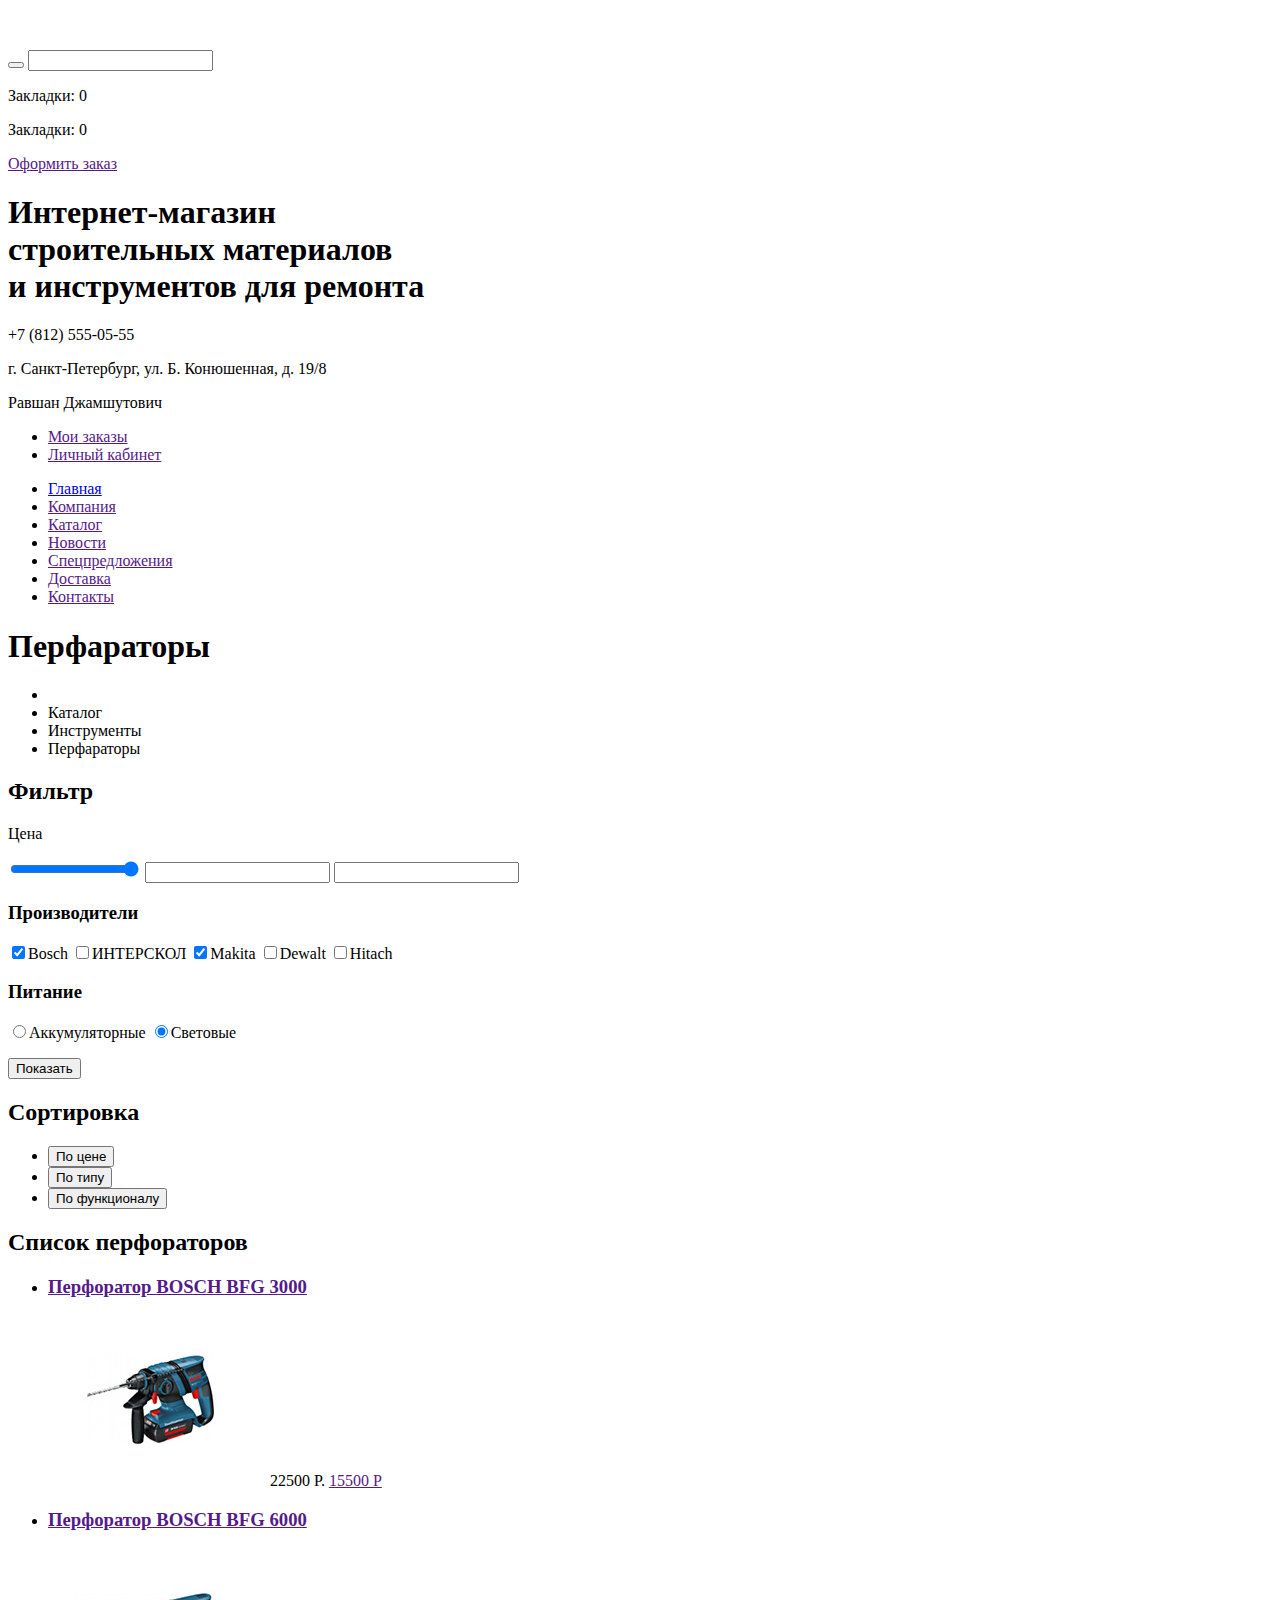
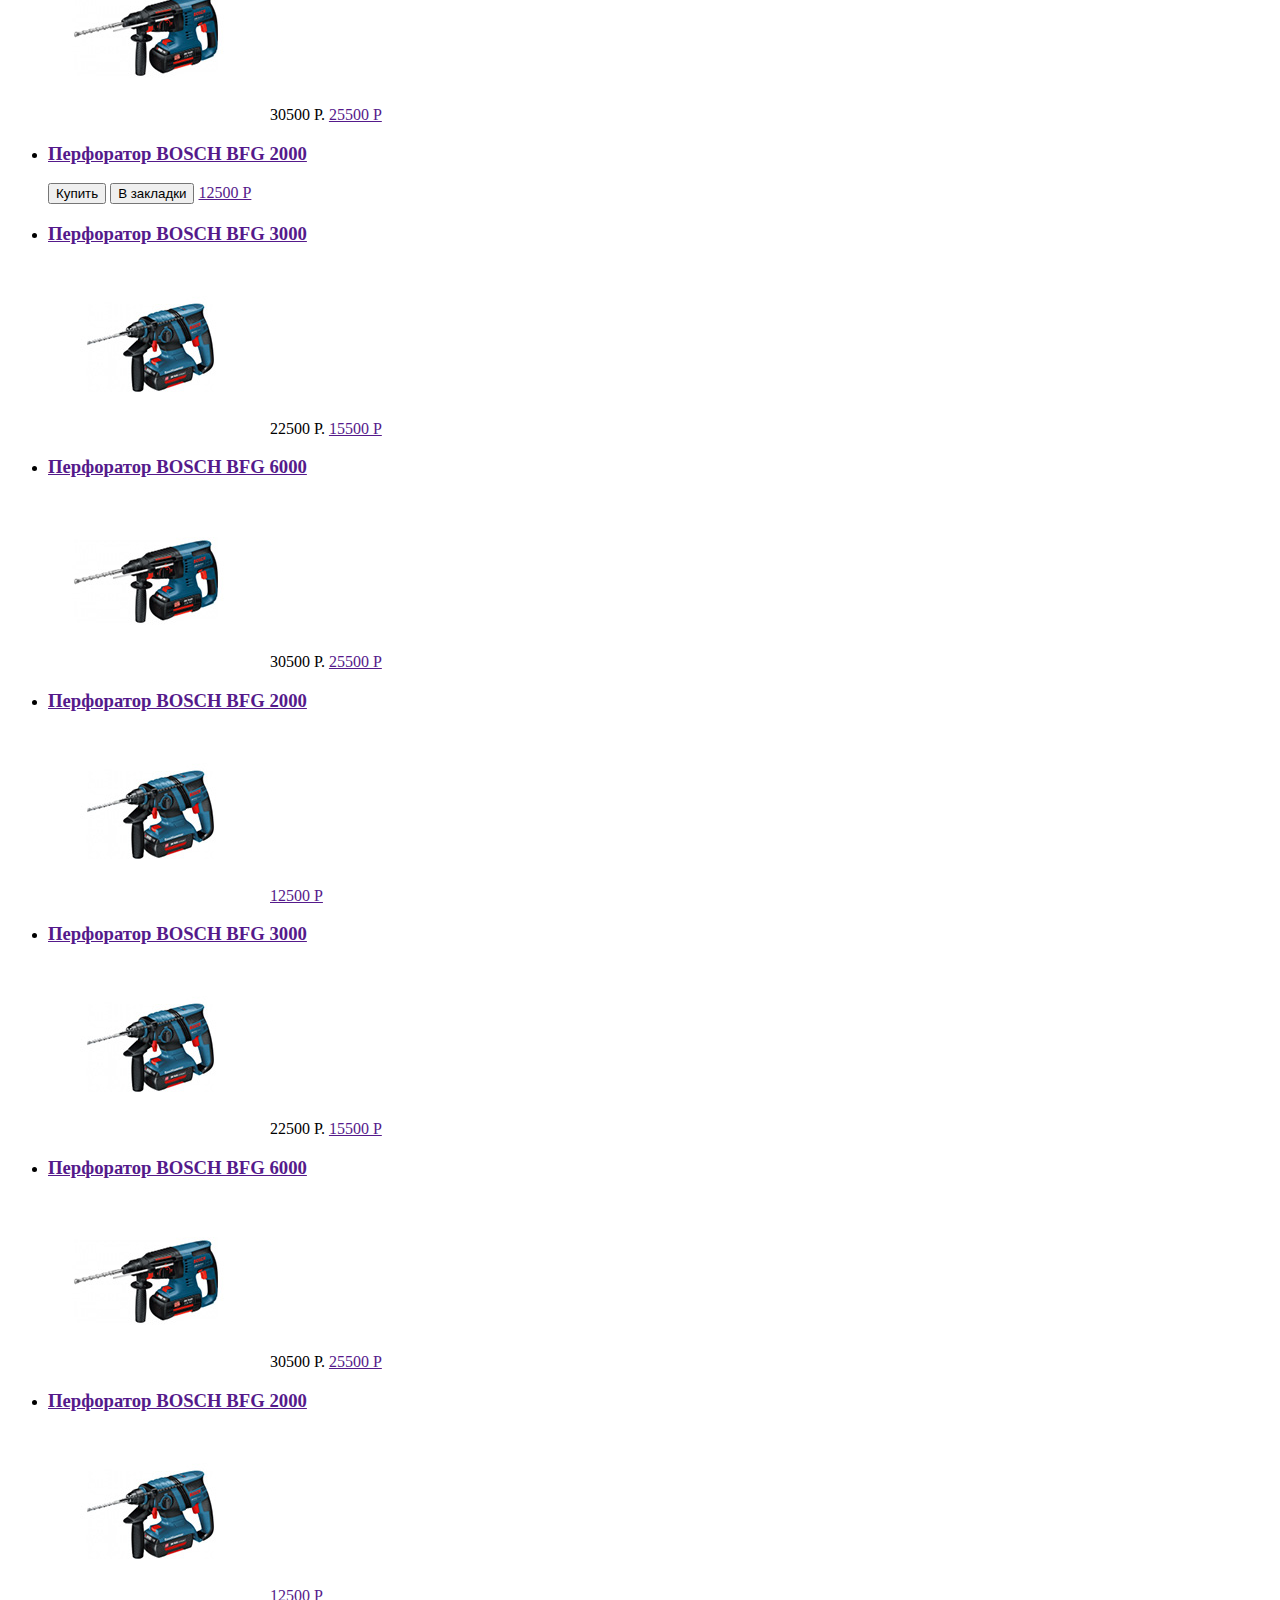
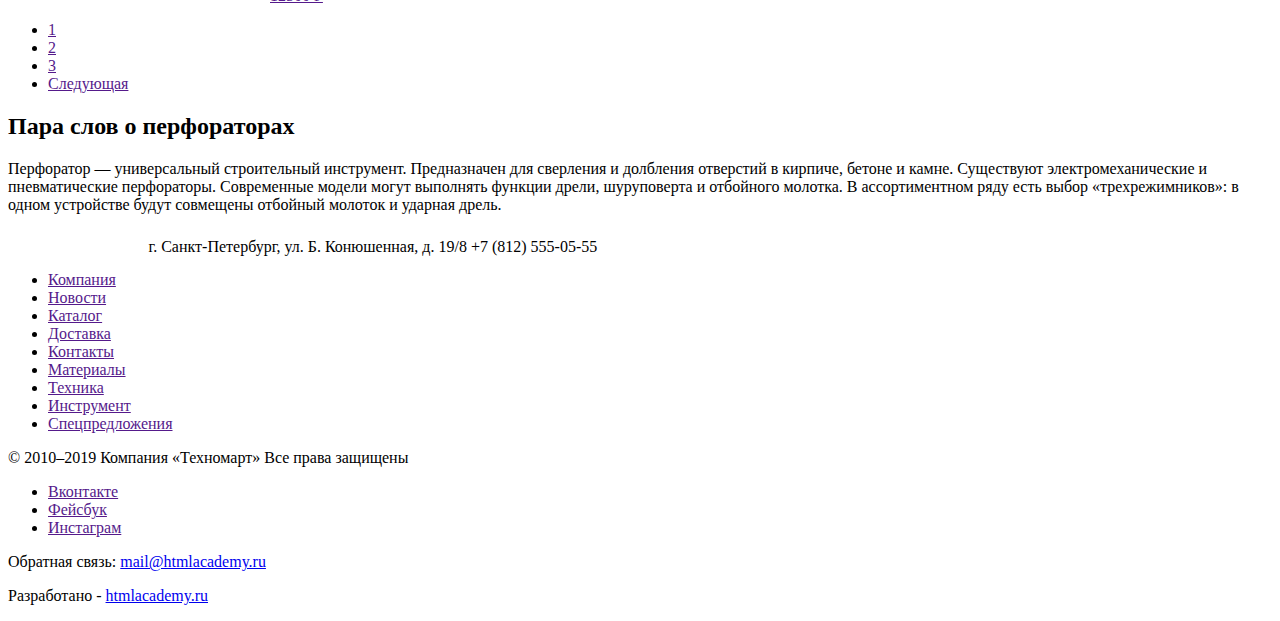
==== catalog.html @ bb12ab4a "Личный проект: продолжаем подготовку графики" ====
<!DOCTYPE html>
<html lang="en">
<head>
    <meta charset="UTF-8">
    <meta name="viewport" content="width=device-width, initial-scale=1.0">
    <meta http-equiv="X-UA-Compatible" content="ie=edge">
    <title>Каталог</title>
</head>
<body>
    <header>
        <section>
          <a href="#">
            <img src="img/logo-technomart.svg" alt="Техномарт">
          </a>

          <p>
            <button type="button"></button>
            <input type="text" placehilder="Поиск:">
          </p>

          <p>
            <span>Закладки:</span>
            <span>0</span>
          </p>

          <p>
            <span>Закладки:</span>
            <span>0</span>
          </p>

          <a href="">Оформить заказ</a>
        </section>

        <section>
          <h1>Интернет-магазин <br> строительных материалов <br> и инструментов для ремонта</h1>
          <p>+7 (812) 555-05-55</p>
          <p>г. Санкт-Петербург, ул. Б. Конюшенная, д. 19/8</p>
          <p>
            <a>Равшан Джамшутович</a>
            <ul>
                <li><a href="">Мои заказы</a></li>
                <li><a href="">Личный кабинет</a></li>
            </ul>
          </p>
        </section>

        <nav>
          <ul>
            <li><a href="index.html">Главная</a></li>
            <li><a href="">Компания</a></li>
            <li><a href="">Каталог</a></li>
            <li><a href="">Новости</a></li>
            <li><a href="">Спецпредложения</a></li>
            <li><a href="">Доставка</a></li>
            <li><a href="">Контакты</a></li>
          </ul>
        </nav>
    </header>

    <main>
        <h1>Перфараторы</h1>

        <section>
            <ul>
                <li><a href=""></a></li>
                <li><a href=""></a>Каталог</li>
                <li><a href=""></a>Инструменты</li>
                <li>Перфараторы</li>
            </ul>
        </section>
    
        <section>
            <h2>Фильтр</h2>
            <p>Цена</p>
            <input type="range" min="0" max="35000" step="100" value="35000">
            <input type="text">
            <input type="text">
    
            <p>
                <h3>Производители</h3>
                <p>
                    <input type="checkbox" name="option1" value="bosch" id="check1" checked><label for="check1">Bosch</label>
                    <input type="checkbox" name="option2" value="ИНТЕРСКОЛ" id="check2"><label for="check2">ИНТЕРСКОЛ</label>
                    <input type="checkbox" name="option3" value="Makita" id="check3" checked><label for="check3">Makita</label>
                    <input type="checkbox" name="option4" value="Dewalt" id="check4"><label for="check4">Dewalt</label>
                    <input type="checkbox" name="option5" value="Hitach" id="check5"><label for="check5">Hitach</label>
                </p>
            </p>
    
            <p>
                <h3>Питание</h3>
                <input type="radio" name="feed" value="Аккумуляторные" id="check6" checked><label for="check6">Аккумуляторные</label>
                <input type="radio" name="feed" value="Световые" id="check7" checked><label for="check7">Световые</label>
            </p>
            <button type="button">Показать</button>
        </section>
    
        <section>
            <h2>Сортировка</h2>
            <ul>
              <li><button type="button">По цене</button></li>
              <li><button type="button">По типу</button></li>
              <li><button type="button">По функционалу</button></li>
            </ul>
        </section>
    
        <section>
            <h2>Список перфораторов</h2>
            <ul>
                <li>
                    <h3><a href="">Перфоратор BOSCH BFG 3000</a></h3>
                    <a href=""><img src="img/Perforator_1.jpg" width="218" height="170" alt="Перфоратор BOSCH BFG 3000"></a>
                    <span>22500 Р.</span>
                    <a href="">15500 Р</a>
                </li>
                <li>
                    <h3><a href="">Перфоратор BOSCH BFG 6000</a></h3>
                    <a href=""><img src="img/Perforator_2.jpg" width="218" height="170" alt="Перфоратор BOSCH BFG 6000"></a>
                    <span>30500 Р.</span>
                    <a href="">25500 Р</a>
                </li>
                <li>
                    <h3><a href="">Перфоратор BOSCH BFG 2000</a></h3>
                    <button type="button">Купить</button>
                    <button type="button">В закладки</button>
                    <span></span>
                    <a href="">12500 Р</a>
                </li>
                <li>
                    <h3><a href="">Перфоратор BOSCH BFG 3000</a></h3>
                    <a href=""><img src="img/Perforator_1.jpg" width="218" height="170" alt="Перфоратор BOSCH BFG 3000"></a>
                    <span>22500 Р.</span>
                    <a href="">15500 Р</a>
                </li>
                <li>
                    <h3><a href="">Перфоратор BOSCH BFG 6000</a></h3>
                    <a href=""><img src="img/Perforator_2.jpg" width="218" height="170" alt="Перфоратор BOSCH BFG 6000"></a>
                    <span>30500 Р.</span>
                    <a href="">25500 Р</a>
                </li>
                <li>
                    <h3><a href="">Перфоратор BOSCH BFG 2000</a></h3>
                    <a href=""><img src="img/Perforator_3.jpg" width="218" height="170" alt="Перфоратор BOSCH BFG 3000"></a>
                    <span></span>
                    <a href="">12500 Р</a>
                </li>
                <li>
                    <h3><a href="">Перфоратор BOSCH BFG 3000</a></h3>
                    <a href=""><img src="img/Perforator_1.jpg" width="218" height="170" alt="Перфоратор BOSCH BFG 3000"></a>
                    <span>22500 Р.</span>
                    <a href="">15500 Р</a>
                </li>
                <li>
                    <h3><a href="">Перфоратор BOSCH BFG 6000</a></h3>
                    <a href=""><img src="img/Perforator_2.jpg" width="218" height="170" alt="Перфоратор BOSCH BFG 6000"></a>
                    <span>30500 Р.</span>
                    <a href="">25500 Р</a>
                </li>
                <li>
                    <h3><a href="">Перфоратор BOSCH BFG 2000</a></h3>
                    <a href=""><img src="img/Perforator_3.jpg" width="218" height="170" alt="Перфоратор BOSCH BFG 3000"></a>
                    <span></span>
                    <a href="">12500 Р</a>
                </li>
            </ul>
            <ul>
                <li><a href="">1</a></li>
                <li><a href="">2</a></li>
                <li><a href="">3</a></li>
                <li><a href="">Следующая</a></li>
            </ul>
        </section>

        <section>
            <h2>Пара слов о перфораторах</h2>
            <p>
                Перфоратор — универсальный строительный инструмент. Предназначен для сверления и долбления отверстий в кирпиче, бетоне и камне.
                Существуют электромеханические и пневматические перфораторы. Современные модели могут выполнять функции дрели, шуруповерта и отбойного молотка. 
                В ассортиментном ряду есть выбор «трехрежимников»: в одном устройстве будут совмещены отбойный молоток и ударная дрель.
            </p>
        </section>
    </main>

    <footer>
        <div>
          <p>
            <a href=""><img src="img/logo-technomart.svg" alt="Техномарт"></a>
            <span>г. Санкт-Петербург, ул. Б. Конюшенная, д. 19/8 +7 (812) 555-05-55</span>
          </p>

          <ul>
            <li><a href="">Компания</a></li>
            <li><a href="">Новости</a></li>
            <li><a href="">Каталог</a></li>
            <li><a href="">Доставка</a></li>
            <li><a href="">Контакты</a></li>
            <li><a href="">Материалы</a></li>
            <li><a href="">Техника</a></li>
            <li><a href="">Инструмент</a></li>
            <li><a href="">Спецпредложения</a></li>
          </ul>
        </div>

        <div>
          <p>© 2010–2019 Компания «Техномарт» Все права защищены</p>
          <p>
            <ul>
              <li><a href="">Вконтакте</a></li>
              <li><a href="">Фейсбук</a></li>
              <li><a href="">Инстаграм</a></li>
            </ul>
          </p>
          <p>
            Обратная связь:
            <a href="https://mail@htmlacademy.ru">mail@htmlacademy.ru</a>
          </p>
          <p>
            Разработано - 
            <a href="https://htmlacademy.ru">htmlacademy.ru</a>
          </p>
        </div>
      </footer>
</body>
</html>
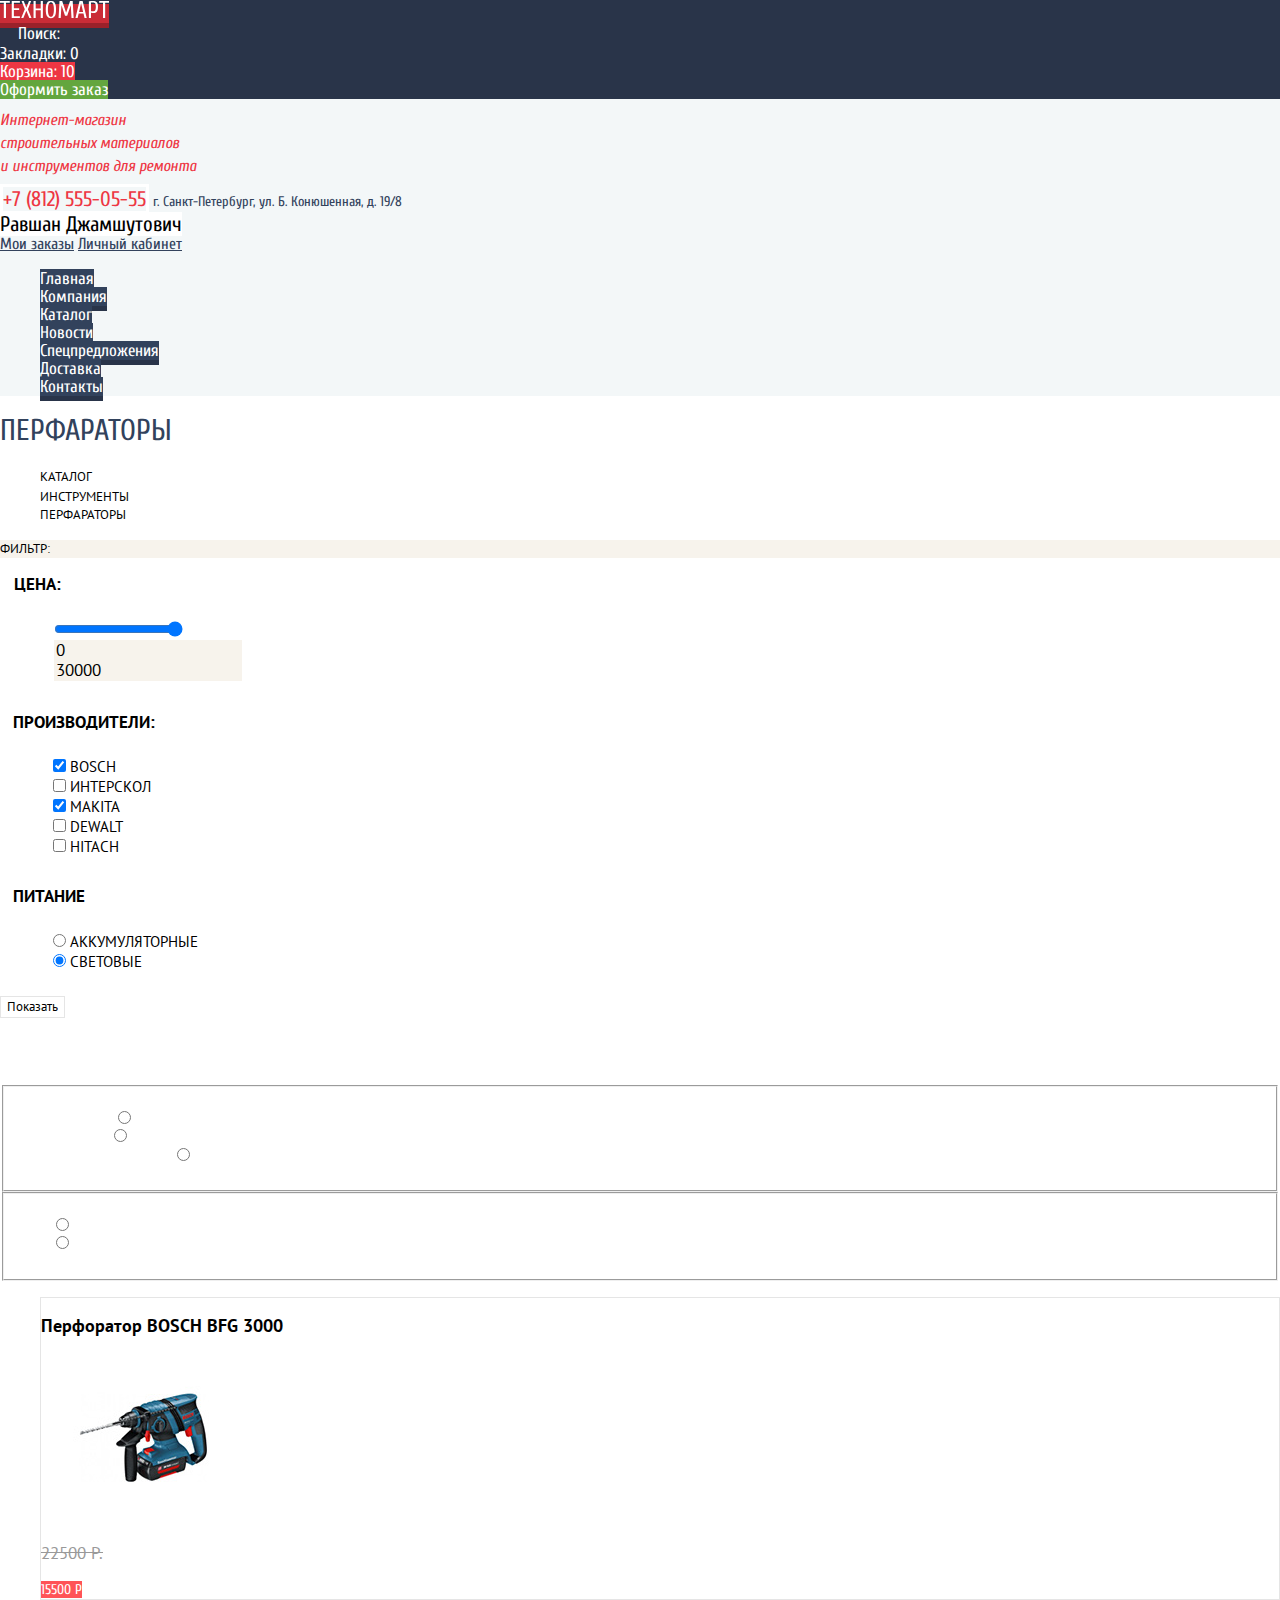
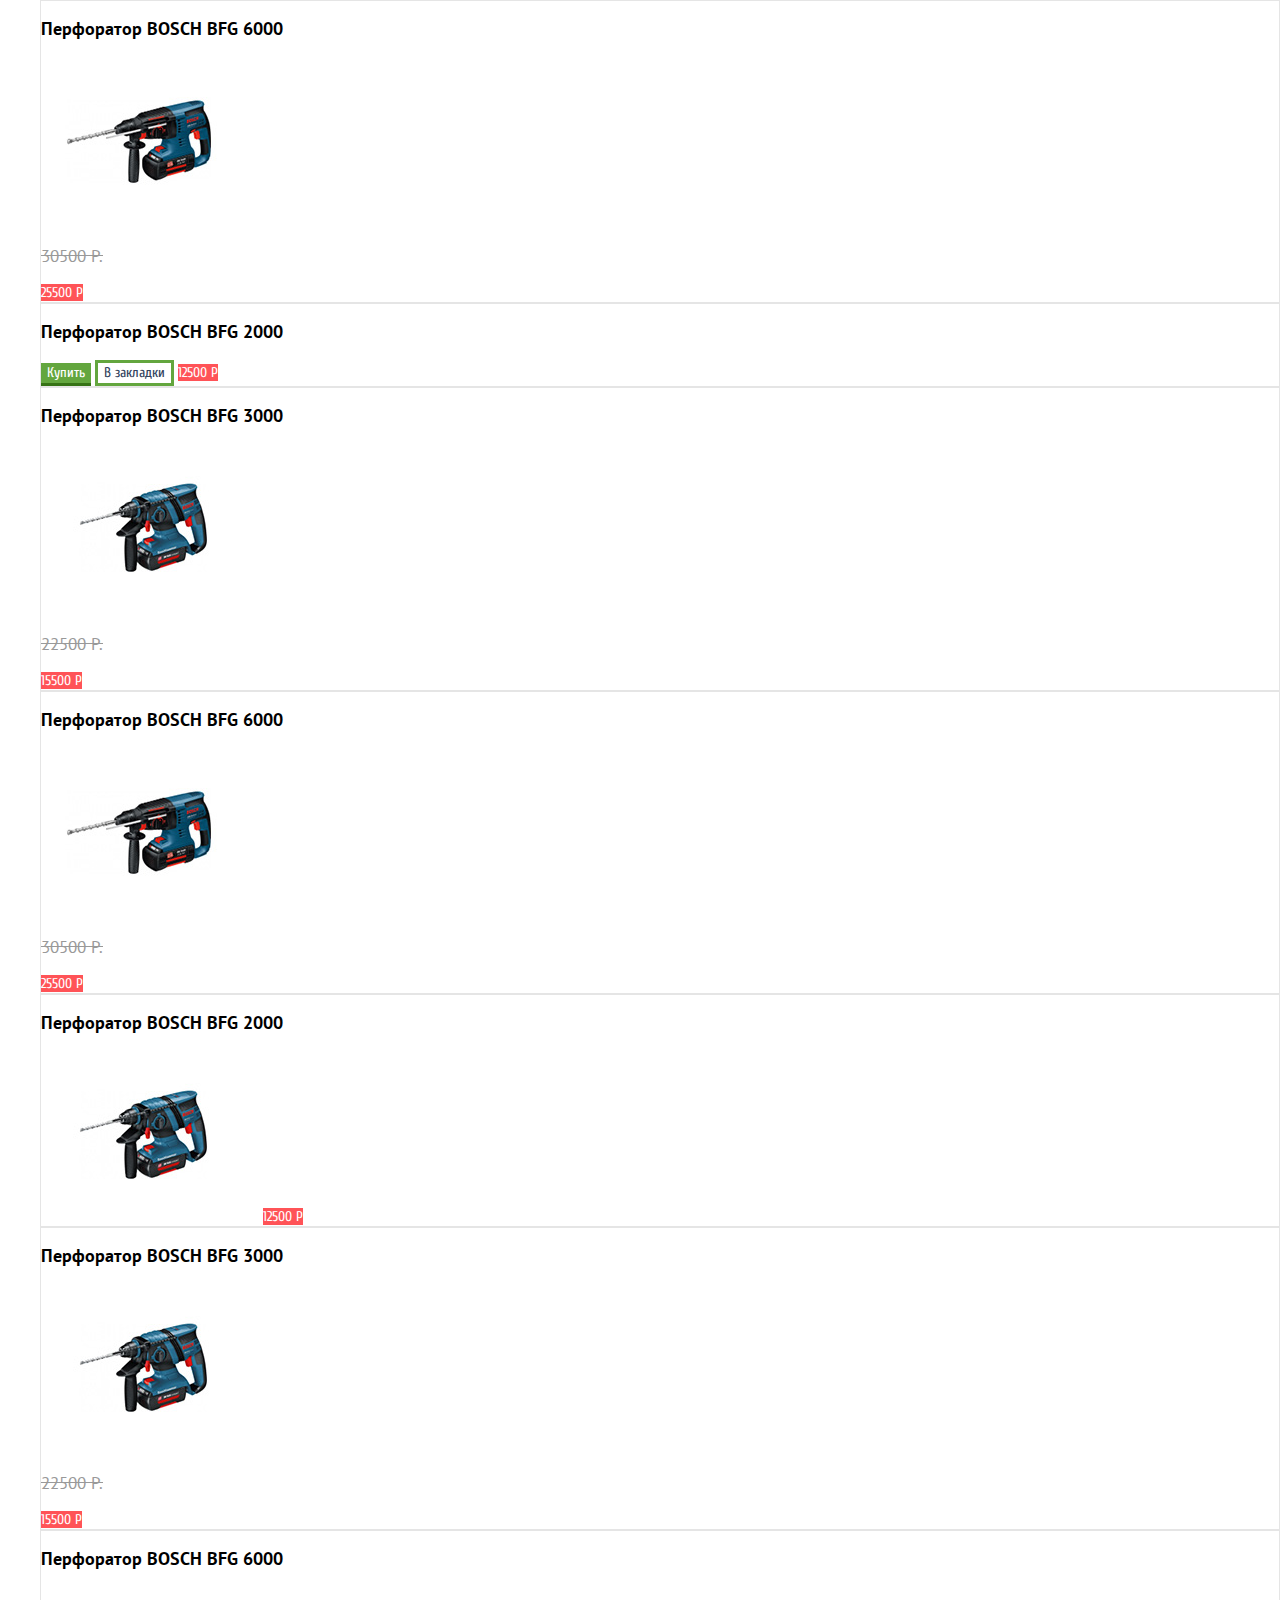
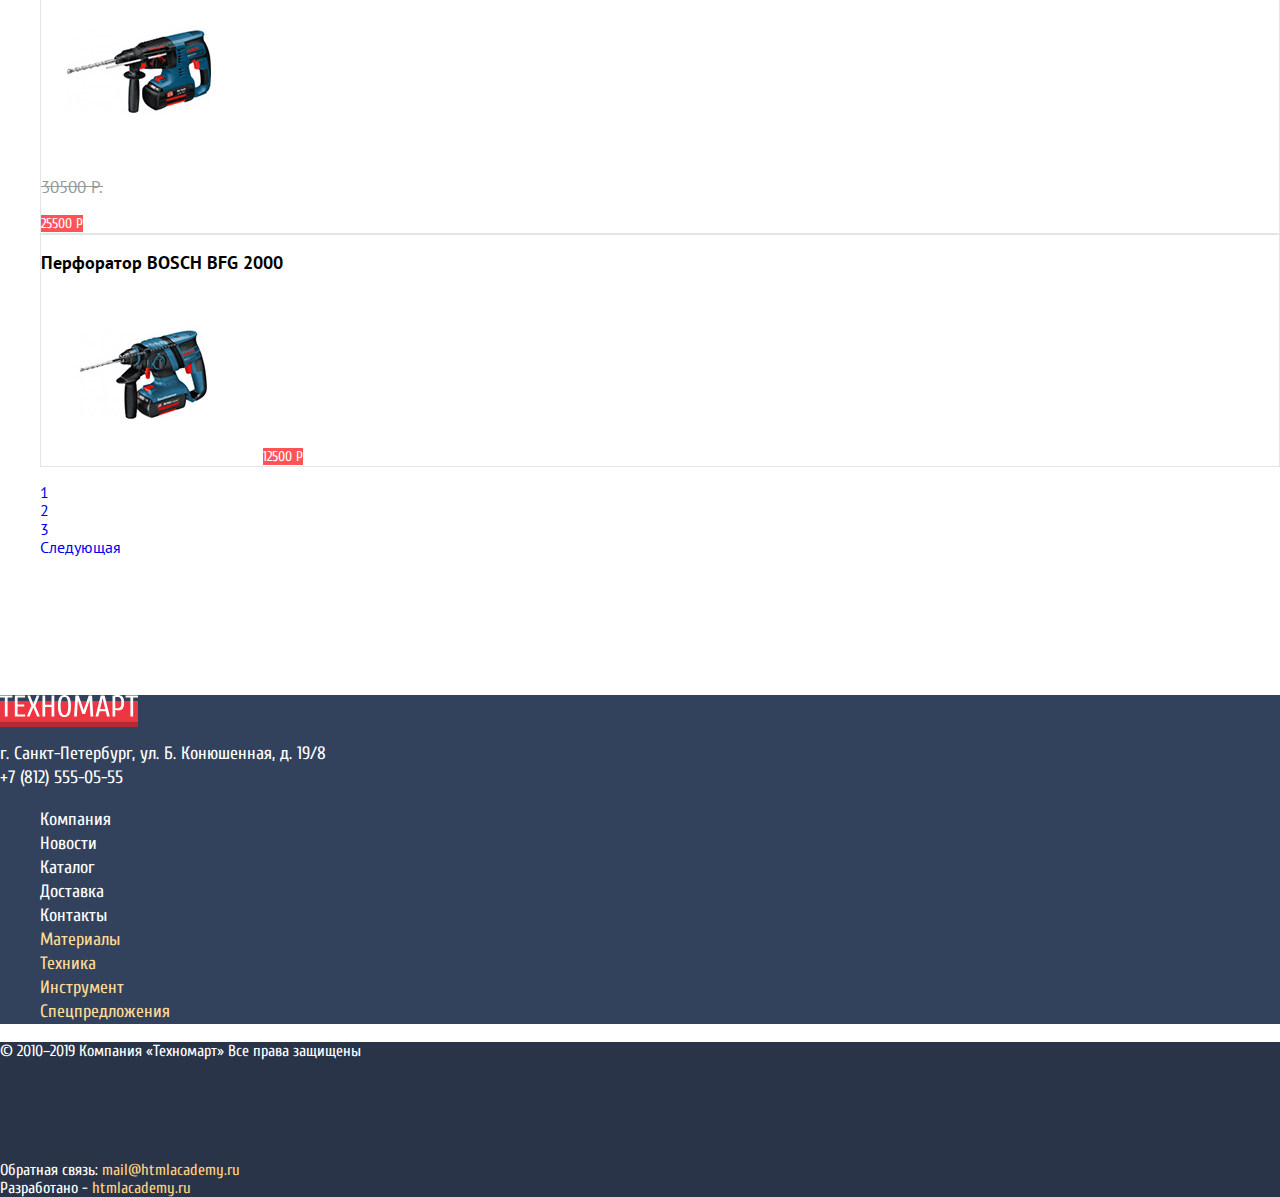
==== commit 06047550: "Личный проект: начинаем базовую стилизацию" ====
--- a/catalog.html
+++ b/catalog.html
@@ -4,171 +4,272 @@
     <meta charset="UTF-8">
     <meta name="viewport" content="width=device-width, initial-scale=1.0">
     <meta http-equiv="X-UA-Compatible" content="ie=edge">
+    <link href="https://fonts.googleapis.com/css?family=Cuprum:400,400i,700|PT+Sans:400,700&display=swap&subset=cyrillic" rel="stylesheet">
+    <link rel="stylesheet" href="css/normalize.css">
+    <link rel="stylesheet" href="css/style.css">
     <title>Каталог</title>
 </head>
 <body>
-    <header>
-        <section>
-          <a href="#">
-            <img src="img/logo-technomart.svg" alt="Техномарт">
-          </a>
-
-          <p>
-            <button type="button"></button>
-            <input type="text" placehilder="Поиск:">
-          </p>
-
-          <p>
-            <span>Закладки:</span>
-            <span>0</span>
-          </p>
-
-          <p>
-            <span>Закладки:</span>
-            <span>0</span>
-          </p>
-
-          <a href="">Оформить заказ</a>
-        </section>
-
-        <section>
-          <h1>Интернет-магазин <br> строительных материалов <br> и инструментов для ремонта</h1>
-          <p>+7 (812) 555-05-55</p>
-          <p>г. Санкт-Петербург, ул. Б. Конюшенная, д. 19/8</p>
-          <p>
-            <a>Равшан Джамшутович</a>
-            <ul>
-                <li><a href="">Мои заказы</a></li>
-                <li><a href="">Личный кабинет</a></li>
-            </ul>
-          </p>
-        </section>
-
-        <nav>
-          <ul>
-            <li><a href="index.html">Главная</a></li>
-            <li><a href="">Компания</a></li>
-            <li><a href="">Каталог</a></li>
-            <li><a href="">Новости</a></li>
-            <li><a href="">Спецпредложения</a></li>
-            <li><a href="">Доставка</a></li>
-            <li><a href="">Контакты</a></li>
+  <header class="header">
+    <section class="header-menu">
+      <div>
+        <a class="logo header-logo" href="#">
+          <img src="img/logo-technomart.svg" width="109" height="19" alt="На главную Техномарт">
+        </a>
+      </div>
+
+      <form class="form-search" action="" method="GET">
+        <button type="submit"></button>
+        <input type="search" name="search-field" placeholder="Поиск:">
+      </form>
+
+     <div>
+        <a class="bookmarks" href="#">
+          <span class="bookmarks-text">Закладки:</span>
+          <span class="bookmarks-count">0</span>
+        </a>
+     </div>
+
+      <div>
+        <a class="basket" href="#">
+          <span class="basket-text">Корзина:</span>
+          <span class="basket-count">10</span>
+        </a>
+      </div>
+
+      <div>
+        <a class="checkout-button" href="#">
+          Оформить заказ
+        </a>
+      </div>
+    </section>
+
+    <section class="header-info">
+      <h1>
+        Интернет-магазин <br>
+        строительных материалов <br> 
+        и инструментов для ремонта
+      </h1>
+
+      <div>
+        <span class="info-phone">+7 (812) 555-05-55</span>
+        <span class="info-address">г. Санкт-Петербург, ул. Б. Конюшенная, д. 19/8</span>
+      </div>
+      
+      <div>
+        <a class="personal-area" href="#">Равшан Джамшутович</a>
+        <div class="catalog-header-inner">
+          <a href="#">Мои заказы</a>
+          <a href="#">Личный кабинет</a>
+        </div>
+      </div>
+    </section>
+
+    <nav class="navigation">
+      <ul class="navigation-list">
+        <li class="navigation-item"><a href="index.html">Главная</a></li>
+        <li class="navigation-item"><a href="#">Компания</a></li>
+        <li class="navigation-item"><a href="catalog.html">Каталог</a></li>
+        <li class="navigation-item"><a href="#">Новости</a></li>
+        <li class="navigation-item"><a href="#">Спецпредложения</a></li>
+        <li class="navigation-item"><a href="#">Доставка</a></li>
+        <li class="navigation-item"><a href="#">Контакты</a></li>
+      </ul>
+    </nav>
+  </header>
+
+    <main class="catalog">
+        <h1>Перфараторы</h1>
+
+        <section class="catalog-breadcrumbs">
+          <ul class="catalog-breadcrumbs-list">
+              <li class="catalog-breadcrumbs-item"><a href="index.html"></a></li>
+              <li class="catalog-breadcrumbs-item"><a href="#">Каталог</a></li>
+              <li class="catalog-breadcrumbs-item"><a href="#">Инструменты</a></li>
+              <li class="catalog-breadcrumbs-item current">Перфараторы</li>
           </ul>
-        </nav>
-    </header>
-
-    <main>
-        <h1>Перфараторы</h1>
-
-        <section>
-            <ul>
-                <li><a href=""></a></li>
-                <li><a href=""></a>Каталог</li>
-                <li><a href=""></a>Инструменты</li>
-                <li>Перфараторы</li>
-            </ul>
-        </section>
-    
-        <section>
-            <h2>Фильтр</h2>
-            <p>Цена</p>
-            <input type="range" min="0" max="35000" step="100" value="35000">
-            <input type="text">
-            <input type="text">
-    
-            <p>
-                <h3>Производители</h3>
-                <p>
-                    <input type="checkbox" name="option1" value="bosch" id="check1" checked><label for="check1">Bosch</label>
-                    <input type="checkbox" name="option2" value="ИНТЕРСКОЛ" id="check2"><label for="check2">ИНТЕРСКОЛ</label>
-                    <input type="checkbox" name="option3" value="Makita" id="check3" checked><label for="check3">Makita</label>
-                    <input type="checkbox" name="option4" value="Dewalt" id="check4"><label for="check4">Dewalt</label>
-                    <input type="checkbox" name="option5" value="Hitach" id="check5"><label for="check5">Hitach</label>
-                </p>
-            </p>
-    
-            <p>
-                <h3>Питание</h3>
-                <input type="radio" name="feed" value="Аккумуляторные" id="check6" checked><label for="check6">Аккумуляторные</label>
-                <input type="radio" name="feed" value="Световые" id="check7" checked><label for="check7">Световые</label>
-            </p>
-            <button type="button">Показать</button>
-        </section>
-    
-        <section>
-            <h2>Сортировка</h2>
-            <ul>
-              <li><button type="button">По цене</button></li>
-              <li><button type="button">По типу</button></li>
-              <li><button type="button">По функционалу</button></li>
-            </ul>
-        </section>
-    
-        <section>
-            <h2>Список перфораторов</h2>
-            <ul>
+        </section>
+    
+        <section class="catalog-filter">
+          <h2>Фильтр:</h2>
+          <form action="" method="GET">
+            <fieldset class="catalog-filter-price">
+              <legend>Цена:</legend>
+              <ul>
                 <li>
-                    <h3><a href="">Перфоратор BOSCH BFG 3000</a></h3>
-                    <a href=""><img src="img/Perforator_1.jpg" width="218" height="170" alt="Перфоратор BOSCH BFG 3000"></a>
-                    <span>22500 Р.</span>
-                    <a href="">15500 Р</a>
+                  <label class="visually-hidden" for="filter-price-range">Диапозон цен</label>
+                  <input type="range" min="0" max="35000" step="100" value="35000" id="filter-price-range">
                 </li>
                 <li>
-                    <h3><a href="">Перфоратор BOSCH BFG 6000</a></h3>
-                    <a href=""><img src="img/Perforator_2.jpg" width="218" height="170" alt="Перфоратор BOSCH BFG 6000"></a>
-                    <span>30500 Р.</span>
-                    <a href="">25500 Р</a>
+                  <label class="visually-hidden" for="filter-min-price">Минимальная цена</label>
+                  <input type="text" name="min-price" placeholder="0" id="filter-min-price">
                 </li>
                 <li>
-                    <h3><a href="">Перфоратор BOSCH BFG 2000</a></h3>
-                    <button type="button">Купить</button>
-                    <button type="button">В закладки</button>
-                    <span></span>
-                    <a href="">12500 Р</a>
+                  <label class="visually-hidden" for="filter-max-price">Максимальная цена</label>
+                  <input type="text" name="max-price" placeholder="30000" id="filter-max-price">
                 </li>
-                <li>
-                    <h3><a href="">Перфоратор BOSCH BFG 3000</a></h3>
-                    <a href=""><img src="img/Perforator_1.jpg" width="218" height="170" alt="Перфоратор BOSCH BFG 3000"></a>
-                    <span>22500 Р.</span>
-                    <a href="">15500 Р</a>
-                </li>
-                <li>
-                    <h3><a href="">Перфоратор BOSCH BFG 6000</a></h3>
-                    <a href=""><img src="img/Perforator_2.jpg" width="218" height="170" alt="Перфоратор BOSCH BFG 6000"></a>
-                    <span>30500 Р.</span>
-                    <a href="">25500 Р</a>
-                </li>
-                <li>
-                    <h3><a href="">Перфоратор BOSCH BFG 2000</a></h3>
-                    <a href=""><img src="img/Perforator_3.jpg" width="218" height="170" alt="Перфоратор BOSCH BFG 3000"></a>
-                    <span></span>
-                    <a href="">12500 Р</a>
-                </li>
-                <li>
-                    <h3><a href="">Перфоратор BOSCH BFG 3000</a></h3>
-                    <a href=""><img src="img/Perforator_1.jpg" width="218" height="170" alt="Перфоратор BOSCH BFG 3000"></a>
-                    <span>22500 Р.</span>
-                    <a href="">15500 Р</a>
-                </li>
-                <li>
-                    <h3><a href="">Перфоратор BOSCH BFG 6000</a></h3>
-                    <a href=""><img src="img/Perforator_2.jpg" width="218" height="170" alt="Перфоратор BOSCH BFG 6000"></a>
-                    <span>30500 Р.</span>
-                    <a href="">25500 Р</a>
-                </li>
-                <li>
-                    <h3><a href="">Перфоратор BOSCH BFG 2000</a></h3>
-                    <a href=""><img src="img/Perforator_3.jpg" width="218" height="170" alt="Перфоратор BOSCH BFG 3000"></a>
-                    <span></span>
-                    <a href="">12500 Р</a>
-                </li>
-            </ul>
-            <ul>
-                <li><a href="">1</a></li>
-                <li><a href="">2</a></li>
-                <li><a href="">3</a></li>
-                <li><a href="">Следующая</a></li>
-            </ul>
+              </ul>
+            </fieldset>
+    
+            <fieldset class="catalog-filter-manufacturers">
+                <legend>Производители:</legend>
+                <ul>
+                  <li>
+                    <input type="checkbox" name="Bosch" value="bosch" id="filter-bosch" checked>
+                    <label for="filter-bosch">Bosch</label>
+                  </li>
+                  <li>
+                    <input type="checkbox" name="interscol" value="interscol" id="filter-interscol">
+                    <label for="filter-interscol">ИНТЕРСКОЛ</label>
+                  </li>
+                  <li>
+                    <input type="checkbox" name="makita" value="makita" id="filter-makita" checked>
+                    <label for="filter-makita">Makita</label>
+                  </li>
+                  <li>
+                    <input type="checkbox" name="dewalt" value="dewalt" id="filter-dewalt">
+                    <label for="filter-dewalt">Dewalt</label>
+                  </li>
+                  <li>
+                    <input type="checkbox" name="hitach" value="hitach" id="filter-hitach">
+                    <label for="filter-hitach">Hitach</label>
+                  </li>
+                </ul>
+            </fieldset>
+    
+            <fieldset class="catalog-filter-feed">
+                <legend>Питание</legend>
+                <ul>
+                  <li>
+                    <input type="radio" name="feed" value="battery" id="filter-battery" checked>
+                    <label for="filter-battery">Аккумуляторные</label>
+                  </li>
+                  <li>
+                    <input type="radio" name="feed" value="light" id="filter-light" checked>
+                    <label for="filter-light">Световые</label>
+                  </li>
+                </ul>
+            </fieldset>
+            <button type="submit">Показать</button>
+          </form>
+        </section>
+    
+        <section class="catalog-sort">
+          <h2>Сортировка:</h2>
+            <form action="" method="GET">
+              <fieldset>
+                <ul>
+                  <li>
+                    <label for="sort-price">По цене</label>
+                    <input type="radio" name="sort-type" value="price" id="sort-price">
+                  </li>
+                  <li>
+                    <label for="sort-type">По типу</label>
+                    <input type="radio" name="sort-type" value="type" id="sort-type">
+                  </li>
+                  <li>
+                    <label for="sort-func">По функционалу</label>
+                    <input type="radio" name="sort-type" value="func" id="sort-func">
+                  </li>
+                </ul>
+              </fieldset>
+              <fieldset>
+                <ul>
+                  <li>
+                    <label class="visually-hidden" for="growth-increase">По возрастанию</label>
+                    <input type="radio" name="growth" value="increase" id="growth-increase">
+                  </li>
+                  <li>
+                    <label class="visually-hidden" for="growth-decrease">По убиыванию</label>
+                    <input type="radio" name="growth" value="decrease" id="growth-decrease">
+                  </li>
+                </ul>
+              </fieldset>
+            </form>
+        </section>
+    
+        <section class="catalog-products">
+          <h2 class="visually-hidden">Список перфораторов</h2>
+          <ul>
+            <li>
+              <a href="#">
+                <h3>Перфоратор BOSCH BFG 3000</h3>
+                <img src="img/Perforator_1.jpg" width="218" height="170" alt="Перфоратор BOSCH BFG 3000">
+              </a>
+              <p>22500 Р.</p>
+              <a class="button price-link" href="#">15500 Р</a>
+            </li>
+            <li>
+              <a href="#">
+                <h3>Перфоратор BOSCH BFG 6000</h3>
+                <img src="img/Perforator_2.jpg" width="218" height="170" alt="Перфоратор BOSCH BFG 6000">
+              </a>
+              <p>30500 Р.</p>
+              <a class="button price-link" href="#">25500 Р</a>
+            </li>
+            <li>
+              <a href="#"></a><h3>Перфоратор BOSCH BFG 2000</h3></a>
+              <button class="product-buy" type="button">Купить</button>
+              <button class="product-add-bookmarks" type="button">В закладки</button>
+              <a class="button price-link" href="#">12500 Р</a>
+            </li>
+            <li>
+              <a href="#">
+                <h3>Перфоратор BOSCH BFG 3000</h3>
+                <img src="img/Perforator_1.jpg" width="218" height="170" alt="Перфоратор BOSCH BFG 3000">
+              </a>
+              <p>22500 Р.</p>
+              <a class="button price-link" href="#">15500 Р</a>
+            </li>
+            <li>
+              <a href="#">
+                <h3>Перфоратор BOSCH BFG 6000</h3>
+                <img src="img/Perforator_2.jpg" width="218" height="170" alt="Перфоратор BOSCH BFG 6000">
+              </a>
+              <p>30500 Р.</p>
+              <a class="button price-link" href="#">25500 Р</a>
+            </li>
+            <li>
+              <a href="#">
+                <h3>Перфоратор BOSCH BFG 2000</h3>
+                <img src="img/Perforator_3.jpg" width="218" height="170" alt="Перфоратор BOSCH BFG 3000">
+              </a>
+              <a class="button price-link" href="#">12500 Р</a>
+            </li>
+            <li>
+              <a href="#">
+                <h3>Перфоратор BOSCH BFG 3000</h3>
+                <img src="img/Perforator_1.jpg" width="218" height="170" alt="Перфоратор BOSCH BFG 3000">
+              </a>
+              <p>22500 Р.</p>
+              <a class="button price-link" href="#">15500 Р</a>
+            </li>
+            <li>
+              <a href="#">
+                <h3>Перфоратор BOSCH BFG 6000</h3>
+                <img src="img/Perforator_2.jpg" width="218" height="170" alt="Перфоратор BOSCH BFG 6000">
+              </a>
+              <p>30500 Р.</p>
+              <a class="button price-link" href="#">25500 Р</a>
+            </li>
+            <li>
+              <a href="#">
+                <h3>Перфоратор BOSCH BFG 2000</h3>
+                <img src="img/Perforator_3.jpg" width="218" height="170" alt="Перфоратор BOSCH BFG 3000">
+              </a>
+              <a class="button price-link" href="#">12500 Р</a>
+            </li>
+          </ul>
+        </section>
+
+        <section class="catalog-pagination">
+          <h2 class="visually-hidden">Пагинация</h2>
+          <ul>
+            <li><a class="active" href="#">1</a></li>
+            <li><a href="#">2</a></li>
+            <li><a href="#">3</a></li>
+            <li><a href="#">Следующая</a></li>
+        </ul>
         </section>
 
         <section>
@@ -181,44 +282,49 @@
         </section>
     </main>
 
-    <footer>
+    <footer class="footer">
+      <div class="footer-wrapper">
         <div>
-          <p>
-            <a href=""><img src="img/logo-technomart.svg" alt="Техномарт"></a>
-            <span>г. Санкт-Петербург, ул. Б. Конюшенная, д. 19/8 +7 (812) 555-05-55</span>
-          </p>
-
-          <ul>
-            <li><a href="">Компания</a></li>
-            <li><a href="">Новости</a></li>
-            <li><a href="">Каталог</a></li>
-            <li><a href="">Доставка</a></li>
-            <li><a href="">Контакты</a></li>
-            <li><a href="">Материалы</a></li>
-            <li><a href="">Техника</a></li>
-            <li><a href="">Инструмент</a></li>
-            <li><a href="">Спецпредложения</a></li>
-          </ul>
+          <a class="logo" href="#"><img src="img/logo-technomart.svg" width="138" height="22" alt="Техномарт"></a>
+          <p>г. Санкт-Петербург, ул. Б. Конюшенная, д. 19/8 <br> +7 (812) 555-05-55</p>
         </div>
 
+        <ul class="footer-list">
+          <li class="footer-item"><a href="#">Компания</a></li>
+          <li class="footer-item"><a href="#">Новости</a></li>
+          <li class="footer-item"><a href="catalog.html">Каталог</a></li>
+          <li class="footer-item"><a href="#">Доставка</a></li>
+          <li class="footer-item"><a href="#">Контакты</a></li>
+          <li class="footer-item"><a href="#">Материалы</a></li>
+          <li class="footer-item"><a href="#">Техника</a></li>
+          <li class="footer-item"><a href="#">Инструмент</a></li>
+          <li class="footer-item"><a href="#">Спецпредложения</a></li>
+        </ul>
+      </div>
+
+      <div class="footer-wrapper">
+        <p class="footer-copyright">© 2010–2019 Компания «Техномарт» Все права защищены</p>
+        <ul class="footer-society-list">
+          <li class="footer-society-item"><a href="#">Вконтакте</a></li>
+          <li class="footer-society-item"><a href="#">Фейсбук</a></li>
+          <li class="footer-society-item"><a href="#">Инстаграм</a></li>
+        </ul>
         <div>
-          <p>© 2010–2019 Компания «Техномарт» Все права защищены</p>
-          <p>
-            <ul>
-              <li><a href="">Вконтакте</a></li>
-              <li><a href="">Фейсбук</a></li>
-              <li><a href="">Инстаграм</a></li>
-            </ul>
-          </p>
-          <p>
-            Обратная связь:
-            <a href="https://mail@htmlacademy.ru">mail@htmlacademy.ru</a>
-          </p>
-          <p>
-            Разработано - 
-            <a href="https://htmlacademy.ru">htmlacademy.ru</a>
-          </p>
+          Обратная связь:
+          <a class="footer-dev-link" href="https://mail@htmlacademy.ru">mail@htmlacademy.ru</a>
         </div>
-      </footer>
+        <div>
+          Разработано - 
+          <a class="footer-dev-link" href="https://htmlacademy.ru">htmlacademy.ru</a>
+        </div>
+      </div>
+    </footer>
+
+      <section class="product-add">
+        <p>Товар добавлен в корзину!</p>
+        <a href="#">Оформить заказ</a>
+        <button type="button">Продолжить покупки</button>
+        <button type="button">Закрыть</button>
+      </section>
 </body>
 </html>--- a/css/style.css
+++ b/css/style.css
@@ -0,0 +1,575 @@
+.visually-hidden {
+	position: absolute !important;
+	clip: rect(1px 1px 1px 1px); /* IE6, IE7 */
+	clip: rect(1px, 1px, 1px, 1px);
+	padding:0 !important;
+	border:0 !important;
+	height: 1px !important; 
+	width: 1px !important; 
+	overflow: hidden;
+}
+
+body {
+    padding: 0;
+    margin: 0;
+
+    color: #ffffff;
+}
+
+a {
+    text-decoration: none;
+}
+
+.logo {
+    background-color: #ee3643;
+    border-bottom: 5px solid #b52933;
+}
+
+.logo:hover {
+    background-color: #ca2c37;
+    border-bottom-color: #9a212a;
+}
+
+.logo:active {
+    background-color: #ba2732;
+    border-bottom-color: #8e1e26;
+}
+
+.button {
+    font-family: 'Cuprum', sans-serif;
+    font-size: 14px;
+    font-weight: normal;
+    line-height: 18px;
+    text-transform: uppercase;
+    color: #ffffff;
+
+    border: none;
+    background-color: #ff5357;
+
+    cursor: pointer;
+}
+
+.button:hover {
+    background-color: #ca2c37;
+}
+
+.button:active {
+    background-color: #ba2732;
+}
+
+/* === section header-menu === */
+.header {
+    font-family: 'Cuprum', sans-serif;
+    font-weight: normal;
+    font-size: 17px;
+    line-height: 18px;
+
+    background-color: #f3f7f8;
+}
+
+.header a {
+    color: #ffffff;
+}
+  
+.header-menu {
+    background-color: #293449;
+}
+
+.form-search button {
+   background: none;
+   border: none;   
+}
+
+.form-search input {
+    background: none;
+    border: none;
+}
+
+.form-search input::placeholder {
+    color: #ffffff;
+}
+
+.checkout-button {
+    background-color: #63a63e;
+}
+
+.basket {
+    background-color: #ee3643;
+}
+
+.form-search:hover,
+.bookmarks:hover,
+.basket:hover {
+    background-color: #212a3a;
+}
+
+.checkout-button:hover {
+    background-color: #5fbb2d;
+}
+
+.bookmarks:active,
+.basket:active {
+    background-color: #161d29;
+}
+
+.checkout-button:active {
+    background-color: #518534;
+}
+
+.form-search input:focus {
+    background-color: #ffffff;
+}
+
+.form-search input:focus::placeholder {
+    color: #000000;
+}
+/* === /section header-menu === */
+
+/* === section header-info === */
+.header-info h1 {
+    font-size: 16px;
+    font-style: italic;
+    font-weight: inherit;
+    line-height: 23px;
+    color: #ee3643;
+}
+
+.info-phone {
+    font-size: 21px;
+    line-height: 21px;
+    color: #ee3643;
+
+    border: 3px solid #ffffff;
+}
+
+.info-address {
+    font-size: 14px;
+    line-height: 24px;
+    color: #32425c;
+}
+
+div .button-authorization,
+div .button-registration {
+    font-size: 21px;
+    line-height: 21px;
+    color: #000000;
+
+    background-color: #ffffff;
+}
+
+div .button-authorization:hover,
+div .button-registration:hover,
+.catalog-header-inner a:hover {
+    color: #ee3643;
+}
+
+div .button-authorization:active,
+div .button-registration:active,
+div .personal-area:active,
+.catalog-header-inner a:active {
+    color: #b2b2b2;
+}
+
+div .personal-area {
+    font-size: 21px;
+    line-height: 21px;
+    font-weight: normal;
+    color: #000000;
+
+    background-color: #ffffff;
+}
+
+.catalog-header-inner a {
+    font-size: 16px;
+    line-height: 18px;
+    font-weight: normal;
+    color: #32425c;
+    text-decoration: underline;
+}
+/* === /section header-info === */
+
+/* === section navigation === */
+.navigation-list {
+    list-style: none;
+    line-height: 18px;
+}
+
+.navigation-list a {
+    background-color: #32425c;
+    border-bottom: 5px solid #293449;
+}
+
+.navigation-list a:hover {
+    background-color: #293449;
+}
+
+.navigation-list a:active {
+    color: #8e939c;
+
+    background-color: #1d2739;
+}
+/* === /section navigation === */
+
+/* === section categories === */
+/* === /section categories === */
+
+/* === section products === */
+/* === /section products === */
+
+/* === section manufacturers === */
+/* === /section manufacturers === */
+
+/* === section services === */
+.services {
+    background-color: #f4f8f9;
+
+    font-weight: normal;
+    color: #000000;
+}
+
+.services ul {
+    list-style: none;
+}
+
+.services h2,
+.services h3 {
+    font-family: 'Cuprum', sans-serif;
+    text-transform: uppercase;
+}
+
+.services h2 {
+    font-size: 30px;
+    line-height: 30px;
+}
+
+.services h3 {
+    font-size: 36px;
+    line-height: 36px;
+    color: #32425c;
+}
+
+.services p {
+    font-family: 'PT Sans', sans-serif;
+    font-size: 13px;
+    line-height: 24px;
+    font-weight: normal;
+}
+
+.services input {
+    display: none;
+}
+
+.services label {
+    font-family: 'Cuprum', sans-serif;
+    font-weight: bold;
+    font-size: 21px;
+    line-height: 30px;
+    color: #ffffff;
+
+    background-color: #32425c;
+}
+
+.services label:hover {
+    background-color: #293449;
+}
+
+.services input:checked + label {
+    color: #32425c;
+
+    background-color: #ffffff;
+}
+/* === /section services === */
+
+/* === section company-and-contacts === */
+.company-and-contacts {
+    color: #000000;
+}
+
+.company-and-contacts h2 {
+    font-family: 'Cuprum', sans-serif;
+    font-weight: normal;
+    font-size: 30px;
+    line-height: 30px;
+}
+
+.company-and-contacts p {
+    font-family: 'PT Sans', sans-serif;
+    font-size: 13px;
+    line-height: 24px; 
+}
+
+.company ul {
+    font-family: 'Cuprum', sans-serif;
+    font-weight: normal;   
+    font-size: 18px;
+    line-height: 20px;
+}
+
+.company-item a {
+    color: inherit;
+}
+/* === /section company-and-contacts === */
+
+/* === section catalog === */
+.catalog h1 {
+    font-family: 'Cuprum', sans-serif;
+    font-size: 30px;
+    font-weight: normal;
+    line-height: 30px;
+    text-transform: uppercase;
+    color: #32425c;
+}
+
+.catalog {
+    font-family: 'PT sans', sans-serif;
+}
+/* === /section catalog === */
+
+/* === section catalog-breadcrumbs === */
+.catalog-breadcrumbs ul {
+    list-style: none;
+}
+
+.catalog-breadcrumbs a,
+.catalog-breadcrumbs .current {
+    font-size: 13px;   
+    font-weight: normal;
+    line-height: 18px;
+    text-transform: uppercase;
+    color: #000000;
+}
+/* === /section catalog-breadcrumbs === */
+
+/* === section catalog-filter === */
+.catalog-filter {
+    text-transform: uppercase;
+    color: #000000;
+}
+
+.catalog-filter h2 {
+    font-size: 13px;
+    font-weight: normal;
+    line-height: 18px;
+
+    background-color: #f7f3ec;
+}
+
+.catalog-filter fieldset {
+    border: none;
+}
+
+.catalog-filter legend {
+    font-size: 17px;
+    font-weight: bold;
+    line-height: 30px;
+}
+
+.catalog-filter ul {
+    list-style: none;
+}
+
+.catalog-filter button {
+    font-size: 13px;
+    line-height: 18px;
+
+    border: 1px solid #e5e5e5;
+    background-color: transparent;
+}
+
+.catalog-filter input[type="range"],
+.catalog-filter input[type="text"] {
+    background-color: #f7f3ec;
+}
+
+.catalog-filter input[type="text"] {
+    border: none;
+}
+
+.catalog-filter input[type="text"]::placeholder {
+    font-size: 17px;
+    line-height: 18px;
+    font-weight: normal;
+    color: inherit;
+}
+
+input[disabled] + label,
+input[disabled] + label {
+    color: #999999;
+}
+
+.catalog-filter-manufacturers,
+.catalog-filter-feed {
+    font-size: 15px;
+    font-weight: normal;
+    line-height: 20px;
+}
+/* === /section catalog-filter === */
+
+/* === section catalog-sort === */
+/* === /section catalog-sort === */
+
+/* === section catalog-products === */
+.catalog-products h3 {
+    font-size: 18px;
+    font-weight: bold;
+    line-height: 20px;
+    color: #000000;
+}
+
+.catalog-products li {
+    border: 1px solid #e5e5e5;
+}
+
+.catalog-products p {
+    font-size: 17px;
+    font-weight: normal;
+    line-height: 18px;
+    color: #999999;
+    text-decoration: line-through;
+}
+
+.product-buy {
+    color: #ffffff;
+
+    background-color: #63a63e;
+    border: none;
+    border-bottom: 3px solid #367315;
+}
+
+.product-add-bookmarks {
+    color: #32425c;
+
+    background-color: transparent;
+    border: 3px solid #63a63e;
+}
+
+.product-buy,
+.product-add-bookmarks {
+    font-family: 'Cuprum', sans-serif;
+    font-size: 14px;
+    font-weight: normal;
+    line-height: 18px;
+}
+
+.product-buy:hover {
+    background-color: #5fbb2d;
+}
+
+.product-buy:active {
+    background-color: #518534;
+}
+
+.product-add-bookmarks:hover {
+    border-color: #32425c;
+}
+
+.product-add-bookmarks:active {
+    color: #c1c6ce;
+
+    border-color: #c1c6ce;
+}
+/* === /section catalog-products === */
+
+/* === section catalog-pagination === */
+/* .catalog-pagination a {
+    font-size: 13px;
+    font-weight: normal;
+    line-height: 18px;
+    color: #000000;
+
+    border: 1px solid #e5e5e5;
+}
+
+.catalog-pagination a:hover {
+    border-color: #bdc6ca;
+}
+
+.catalog-pagination a:active {
+    border-color: #ee3744;
+}
+
+.catalog-pagination .active {
+    color: #ffffff;
+
+    background-color: #ee3744;
+    border-color: #ee3744;  
+} */
+/* === /section catalog-pagination === */
+
+/* === section footer === */
+.footer {
+    color: #ffffff;
+}
+
+.footer ul {
+    list-style: none;
+}
+
+.footer-wrapper:first-child {
+    font-family: 'Cuprum', sans-serif;
+    font-weight: normal;
+    font-size: 18px;
+    line-height: 24px;
+
+    background-color: #32425c;
+}
+
+.footer-item:nth-child(-n + 5) a {
+    color: #ffffff;
+}
+
+.footer-item:nth-child(n + 6) a {
+    color: #ffda96;
+}
+
+.footer-item:hover a {
+    text-decoration: underline;
+}
+
+.footer-item:nth-child(-n + 5):active a {
+    color: #929caa;
+
+    text-decoration: none;
+}
+
+.footer-item:nth-child(n + 6):active a {
+    color: #ad956f;
+
+    text-decoration: none;
+}
+
+.footer-wrapper:last-child {
+    font-family: 'Cuprum', sans-serif;
+    font-size: 16px;
+    font-weight: normal;
+    line-height: 18px;
+
+    background-color: #293449;
+}
+
+.footer-society-item a {
+    font-size: 0;
+
+    background-color: #212a3a;
+}
+
+.footer-dev-link {
+    color: #ffd180;
+}
+
+.footer-dev-link:hover {
+    text-decoration: underline;
+}
+
+.footer-dev-link:active {
+    color: #ee3643;
+
+    text-decoration: none;
+}
+/* === /section footer === */
+
+.writeus,
+.map,
+.product-add {
+    display: none;
+}  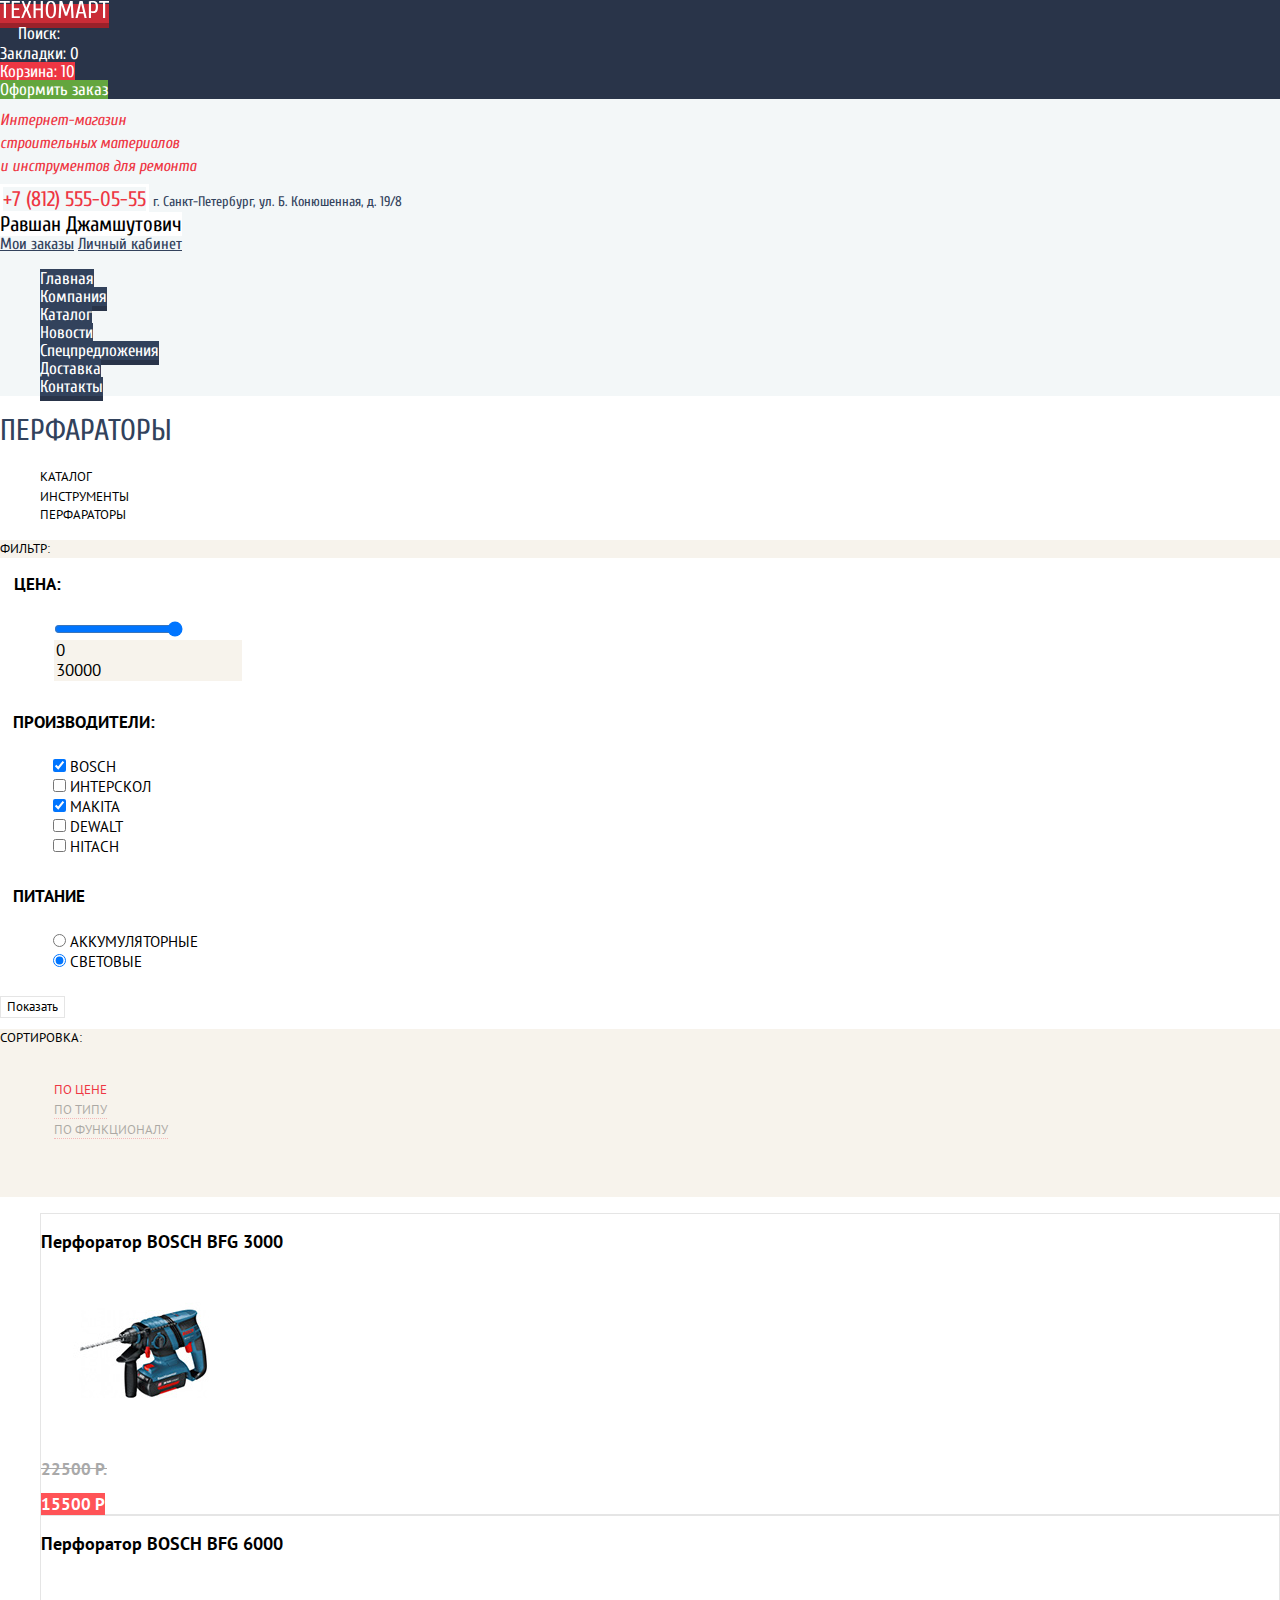
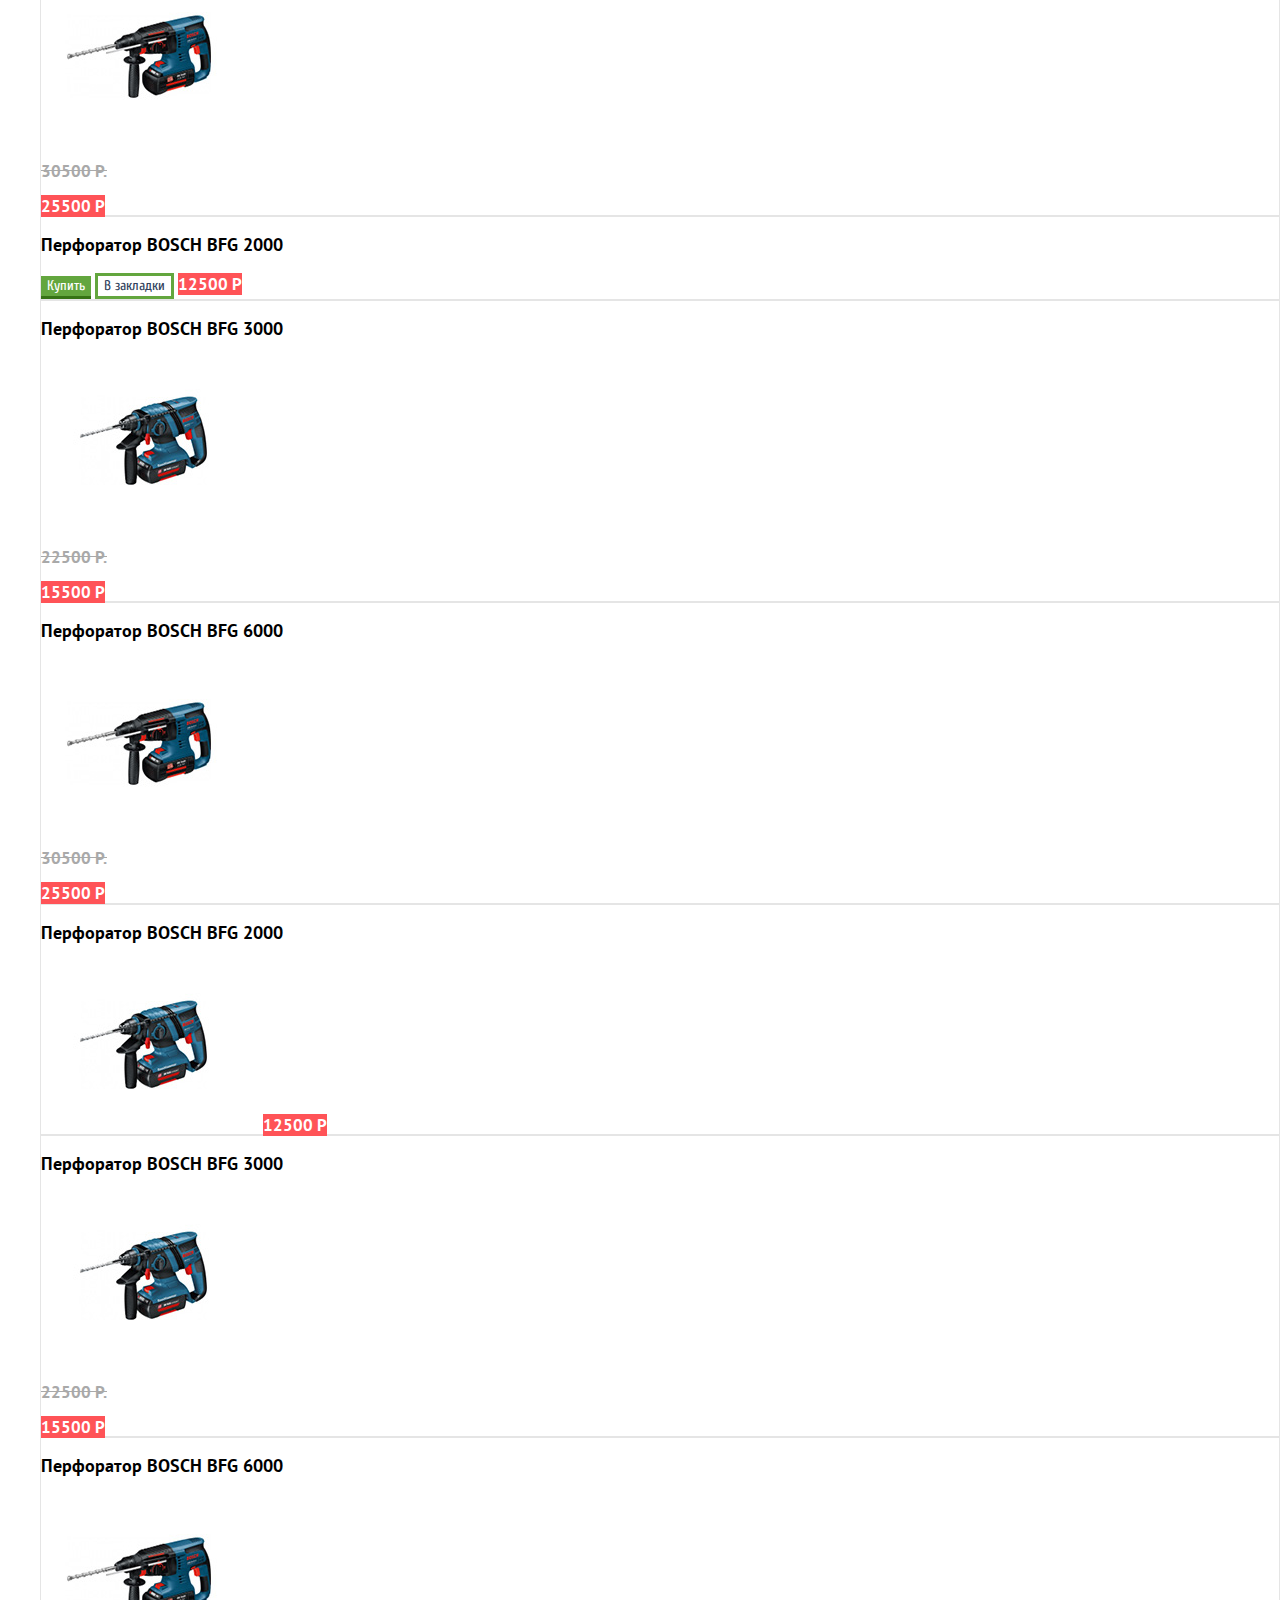
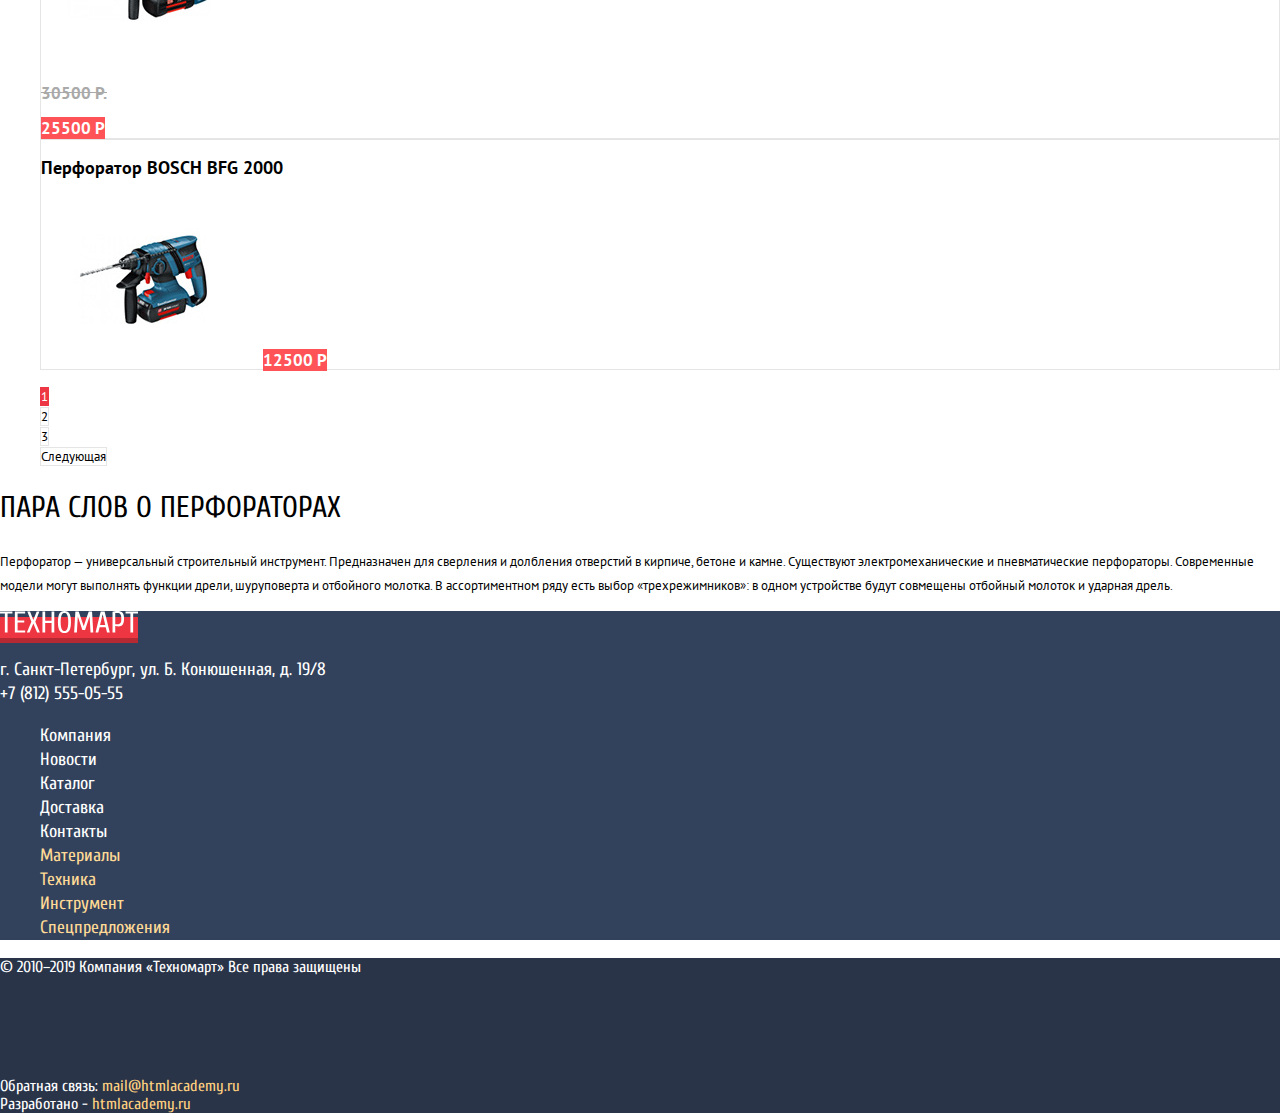
==== commit 5002683f: "Личный проект: завершаем базовую стилизацию" ====
--- a/catalog.html
+++ b/catalog.html
@@ -31,16 +31,14 @@
      </div>
 
       <div>
-        <a class="basket" href="#">
+        <a class="basket bg-basket" href="#">
           <span class="basket-text">Корзина:</span>
           <span class="basket-count">10</span>
         </a>
       </div>
 
       <div>
-        <a class="checkout-button" href="#">
-          Оформить заказ
-        </a>
+        <a class="checkout-button" href="#">Оформить заказ</a>
       </div>
     </section>
 
@@ -160,8 +158,8 @@
               <fieldset>
                 <ul>
                   <li>
-                    <label for="sort-price">По цене</label>
-                    <input type="radio" name="sort-type" value="price" id="sort-price">
+                    <label class="active" for="sort-price">По цене</label>
+                    <input type="radio" name="sort-type" value="price" id="sort-price" checked>
                   </li>
                   <li>
                     <label for="sort-type">По типу</label>
@@ -190,74 +188,74 @@
     
         <section class="catalog-products">
           <h2 class="visually-hidden">Список перфораторов</h2>
-          <ul>
+          <ul class="products-list">
             <li>
               <a href="#">
                 <h3>Перфоратор BOSCH BFG 3000</h3>
                 <img src="img/Perforator_1.jpg" width="218" height="170" alt="Перфоратор BOSCH BFG 3000">
               </a>
-              <p>22500 Р.</p>
-              <a class="button price-link" href="#">15500 Р</a>
+              <p class="products-sale">22500 Р.</p>
+              <a class="button products-buy-button" href="#">15500 Р</a>
             </li>
             <li>
               <a href="#">
                 <h3>Перфоратор BOSCH BFG 6000</h3>
                 <img src="img/Perforator_2.jpg" width="218" height="170" alt="Перфоратор BOSCH BFG 6000">
               </a>
-              <p>30500 Р.</p>
-              <a class="button price-link" href="#">25500 Р</a>
+              <p class="products-sale">30500 Р.</p>
+              <a class="button products-buy-button" href="#">25500 Р</a>
             </li>
             <li>
               <a href="#"></a><h3>Перфоратор BOSCH BFG 2000</h3></a>
               <button class="product-buy" type="button">Купить</button>
               <button class="product-add-bookmarks" type="button">В закладки</button>
-              <a class="button price-link" href="#">12500 Р</a>
+              <a class="button products-buy-button" href="#">12500 Р</a>
             </li>
             <li>
               <a href="#">
                 <h3>Перфоратор BOSCH BFG 3000</h3>
                 <img src="img/Perforator_1.jpg" width="218" height="170" alt="Перфоратор BOSCH BFG 3000">
               </a>
-              <p>22500 Р.</p>
-              <a class="button price-link" href="#">15500 Р</a>
+              <p class="products-sale">22500 Р.</p>
+              <a class="button products-buy-button" href="#">15500 Р</a>
             </li>
             <li>
               <a href="#">
                 <h3>Перфоратор BOSCH BFG 6000</h3>
                 <img src="img/Perforator_2.jpg" width="218" height="170" alt="Перфоратор BOSCH BFG 6000">
               </a>
-              <p>30500 Р.</p>
-              <a class="button price-link" href="#">25500 Р</a>
+              <p class="products-sale">30500 Р.</p>
+              <a class="button products-buy-button" href="#">25500 Р</a>
             </li>
             <li>
               <a href="#">
                 <h3>Перфоратор BOSCH BFG 2000</h3>
                 <img src="img/Perforator_3.jpg" width="218" height="170" alt="Перфоратор BOSCH BFG 3000">
               </a>
-              <a class="button price-link" href="#">12500 Р</a>
+              <a class="button products-buy-button" href="#">12500 Р</a>
             </li>
             <li>
               <a href="#">
                 <h3>Перфоратор BOSCH BFG 3000</h3>
                 <img src="img/Perforator_1.jpg" width="218" height="170" alt="Перфоратор BOSCH BFG 3000">
               </a>
-              <p>22500 Р.</p>
-              <a class="button price-link" href="#">15500 Р</a>
+              <p class="products-sale">22500 Р.</p>
+              <a class="button products-buy-button" href="#">15500 Р</a>
             </li>
             <li>
               <a href="#">
                 <h3>Перфоратор BOSCH BFG 6000</h3>
                 <img src="img/Perforator_2.jpg" width="218" height="170" alt="Перфоратор BOSCH BFG 6000">
               </a>
-              <p>30500 Р.</p>
-              <a class="button price-link" href="#">25500 Р</a>
+              <p class="products-sale">30500 Р.</p>
+              <a class="button products-buy-button" href="#">25500 Р</a>
             </li>
             <li>
               <a href="#">
                 <h3>Перфоратор BOSCH BFG 2000</h3>
                 <img src="img/Perforator_3.jpg" width="218" height="170" alt="Перфоратор BOSCH BFG 3000">
               </a>
-              <a class="button price-link" href="#">12500 Р</a>
+              <a class="button products-buy-button" href="#">12500 Р</a>
             </li>
           </ul>
         </section>
@@ -272,7 +270,7 @@
         </ul>
         </section>
 
-        <section>
+        <section class="catalog-about">
             <h2>Пара слов о перфораторах</h2>
             <p>
                 Перфоратор — универсальный строительный инструмент. Предназначен для сверления и долбления отверстий в кирпиче, бетоне и камне.
--- a/css/style.css
+++ b/css/style.css
@@ -1,19 +1,17 @@
 .visually-hidden {
-	position: absolute !important;
+	position: absolute;
 	clip: rect(1px 1px 1px 1px); /* IE6, IE7 */
 	clip: rect(1px, 1px, 1px, 1px);
-	padding:0 !important;
-	border:0 !important;
-	height: 1px !important; 
-	width: 1px !important; 
+	padding:0;
+	border:0;
+	height: 1px; 
+	width: 1px; 
 	overflow: hidden;
 }
 
 body {
     padding: 0;
     margin: 0;
-
-    color: #ffffff;
 }
 
 a {
@@ -93,7 +91,7 @@
     background-color: #63a63e;
 }
 
-.basket {
+.bg-basket {
     background-color: #ee3643;
 }
 
@@ -109,10 +107,12 @@
 
 .bookmarks:active,
 .basket:active {
+    color: rgba(255, 255, 255, 0.6);
     background-color: #161d29;
 }
 
 .checkout-button:active {
+    color: rgba(255, 255, 255, 0.5);
     background-color: #518534;
 }
 
@@ -148,8 +148,8 @@
     color: #32425c;
 }
 
-div .button-authorization,
-div .button-registration {
+.header-info .button-authorization,
+.header-info .button-registration {
     font-size: 21px;
     line-height: 21px;
     color: #000000;
@@ -157,20 +157,23 @@
     background-color: #ffffff;
 }
 
-div .button-authorization:hover,
-div .button-registration:hover,
+.header-info .button-authorization:hover,
+.header-info .button-registration:hover,
 .catalog-header-inner a:hover {
     color: #ee3643;
 }
 
-div .button-authorization:active,
-div .button-registration:active,
-div .personal-area:active,
+.header-info .button-authorization:active,
+.header-info .button-registration:active,
+.header-info .personal-area:active {
+    color: rgba(0, 0, 0, 0.3)
+}
+
 .catalog-header-inner a:active {
-    color: #b2b2b2;
-}
-
-div .personal-area {
+    color: rgba(50, 66, 92, 0.3)
+}
+
+.header-info .personal-area {
     font-size: 21px;
     line-height: 21px;
     font-weight: normal;
@@ -204,19 +207,158 @@
 }
 
 .navigation-list a:active {
-    color: #8e939c;
+    color: rgba(255, 255, 255, 0.5);
 
     background-color: #1d2739;
 }
 /* === /section navigation === */
 
 /* === section categories === */
+.categories {
+    font-family: 'Cuprum', sans-serif;
+}
+
+.categories,
+.categories a {
+    color: #ffffff;
+}
+
+.categories ul {
+    list-style: none;
+}
+
+.categories li:first-child {
+    background-color: #ffbf47;
+}
+
+.categories li:nth-child(2) {
+    background-color: #3bbce3;
+}
+
+.categories li:nth-child(3) {
+    background-color: #dc91d8;
+}
+
+.categories li:nth-child(4) {
+    background-color: #8ed78f;
+}
+
+.categories li:nth-child(5) {
+    background-color: #ffc047;
+}
+
+.categories-list h3 {
+    font-size: 24px;
+    line-height: 30px;
+    font-weight: bold;
+}
+
+.categories-list a {
+    font-size: 14px;
+    line-height: 18px;
+    font-weight: normal;
+    text-transform: uppercase;
+
+    background-color: rgba(0, 0, 0, 0.1);
+}
+
+.categories-list a:hover {
+    background-color: rgba(0, 0, 0, 0.2); 
+}
+
+.categories-list a:active {
+    background-color: rgba(0, 0, 0, 0.3); 
+}
+
+.slider h3 {
+    font-size: 36px;
+    line-height: 36px;
+    font-weight: bold;
+    text-transform: uppercase;
+}
+
+.slider-text {
+    font-size: 18px;
+    line-height: 24px;
+    font-weight: normal;
+}
+
+.slider-item:first-child {
+    background-image: url(../img/slide1.jpg);
+    background-repeat: no-repeat;
+    background-size: cover;
+}
+
+.slider-item:last-child {
+    background-image: url(../img/slide2.jpg);
+    background-repeat: no-repeat;
+    background-size: cover;
+}
 /* === /section categories === */
 
 /* === section products === */
+.products h2 {
+    font-family: 'Cuprum', sans-serif;
+    font-size: 30px;
+    line-height: 30px;
+    font-weight: normal;
+    color: #32425c;
+}
+
+.products ul {
+    list-style: none;
+}
+
+.popular-products {
+    background-color: #f9f5f0;
+}
+
+.products-list h3 {
+    font-family: 'PT sans', sans-serif;
+    font-size: 18px;
+    line-height: 20px;
+    font-weight: bold;
+    color: #000000;
+}
+
+.products-list li {
+    border: 1px solid #e5e5e5;
+}
+
+.products-sale,
+.products-buy-button {
+    font-family: 'PT sans', sans-serif;
+    font-size: 17px;
+    line-height: 18px;
+    font-weight: bold;
+}
+
+.products-sale {
+    color: #a9a9a9;
+    text-decoration: line-through;
+}
 /* === /section products === */
 
 /* === section manufacturers === */
+.manufacturers h2 {
+    font-family: 'Cuprum', sans-serif;
+    font-size: 30px;
+    line-height: 30px;
+    font-weight: normal;
+    color: #32425c;
+}
+
+.manufacturers ul {
+    list-style: none;
+}
+
+.popular-manufacturers {
+    background-color: #f9f5f0;
+}
+
+.manufacturers-item a {
+    border: 1px solid #eaeaea;
+}
 /* === /section manufacturers === */
 
 /* === section services === */
@@ -394,7 +536,7 @@
 
 input[disabled] + label,
 input[disabled] + label {
-    color: #999999;
+    color: rgba(0, 0, 0, 0.4);
 }
 
 .catalog-filter-manufacturers,
@@ -406,26 +548,49 @@
 /* === /section catalog-filter === */
 
 /* === section catalog-sort === */
+.catalog-sort {
+    background-color: #f7f3ec;
+}
+
+.catalog-sort h2 {
+    font-size: 13px;
+    line-height: 18px;
+    font-weight: normal;
+    text-transform: uppercase;
+}
+
+.catalog-sort ul {
+    list-style: none;
+}
+
+.catalog-sort input {
+    display: none;
+}
+
+.catalog-sort fieldset {
+    border: none;
+}
+
+.catalog-sort label {
+    font-size: 13px;
+    line-height: 18px;
+    font-weight: normal;
+    text-transform: uppercase;
+
+    opacity: 0.3;
+    border-bottom: 1px dotted #ee3643;
+}
+
+.catalog-sort .active {
+    opacity: 1;
+    color: #ee3643;
+    border: none;
+}
 /* === /section catalog-sort === */
 
 /* === section catalog-products === */
-.catalog-products h3 {
-    font-size: 18px;
-    font-weight: bold;
-    line-height: 20px;
-    color: #000000;
-}
-
-.catalog-products li {
-    border: 1px solid #e5e5e5;
-}
-
-.catalog-products p {
-    font-size: 17px;
-    font-weight: normal;
-    line-height: 18px;
-    color: #999999;
-    text-decoration: line-through;
+.catalog-products ul {
+    list-style: none;
 }
 
 .product-buy {
@@ -464,14 +629,18 @@
 }
 
 .product-add-bookmarks:active {
-    color: #c1c6ce;
+    color: rgba(50, 66, 92, 0.3);
 
     border-color: #c1c6ce;
 }
 /* === /section catalog-products === */
 
 /* === section catalog-pagination === */
-/* .catalog-pagination a {
+.catalog-pagination ul {
+    list-style: none;
+}
+
+.catalog-pagination a {
     font-size: 13px;
     font-weight: normal;
     line-height: 18px;
@@ -493,8 +662,24 @@
 
     background-color: #ee3744;
     border-color: #ee3744;  
-} */
+}
 /* === /section catalog-pagination === */
+
+/* === section catalog-about=== */
+.catalog-about h2 {
+    font-family: 'Cuprum', sans-serif;
+    font-size: 30px;
+    background-image: 30px;
+    font-weight: normal;
+    text-transform: uppercase;
+}
+
+.catalog-about p {
+    font-size: 13px;
+    line-height: 24px;
+    font-weight: normal;
+}
+/* === /section catalog-about=== */
 
 /* === section footer === */
 .footer {
@@ -527,13 +712,13 @@
 }
 
 .footer-item:nth-child(-n + 5):active a {
-    color: #929caa;
+    color: rgba(255, 255, 255, 0.5);
 
     text-decoration: none;
 }
 
 .footer-item:nth-child(n + 6):active a {
-    color: #ad956f;
+    color: rgba(255, 209, 128, 0.5);
 
     text-decoration: none;
 }
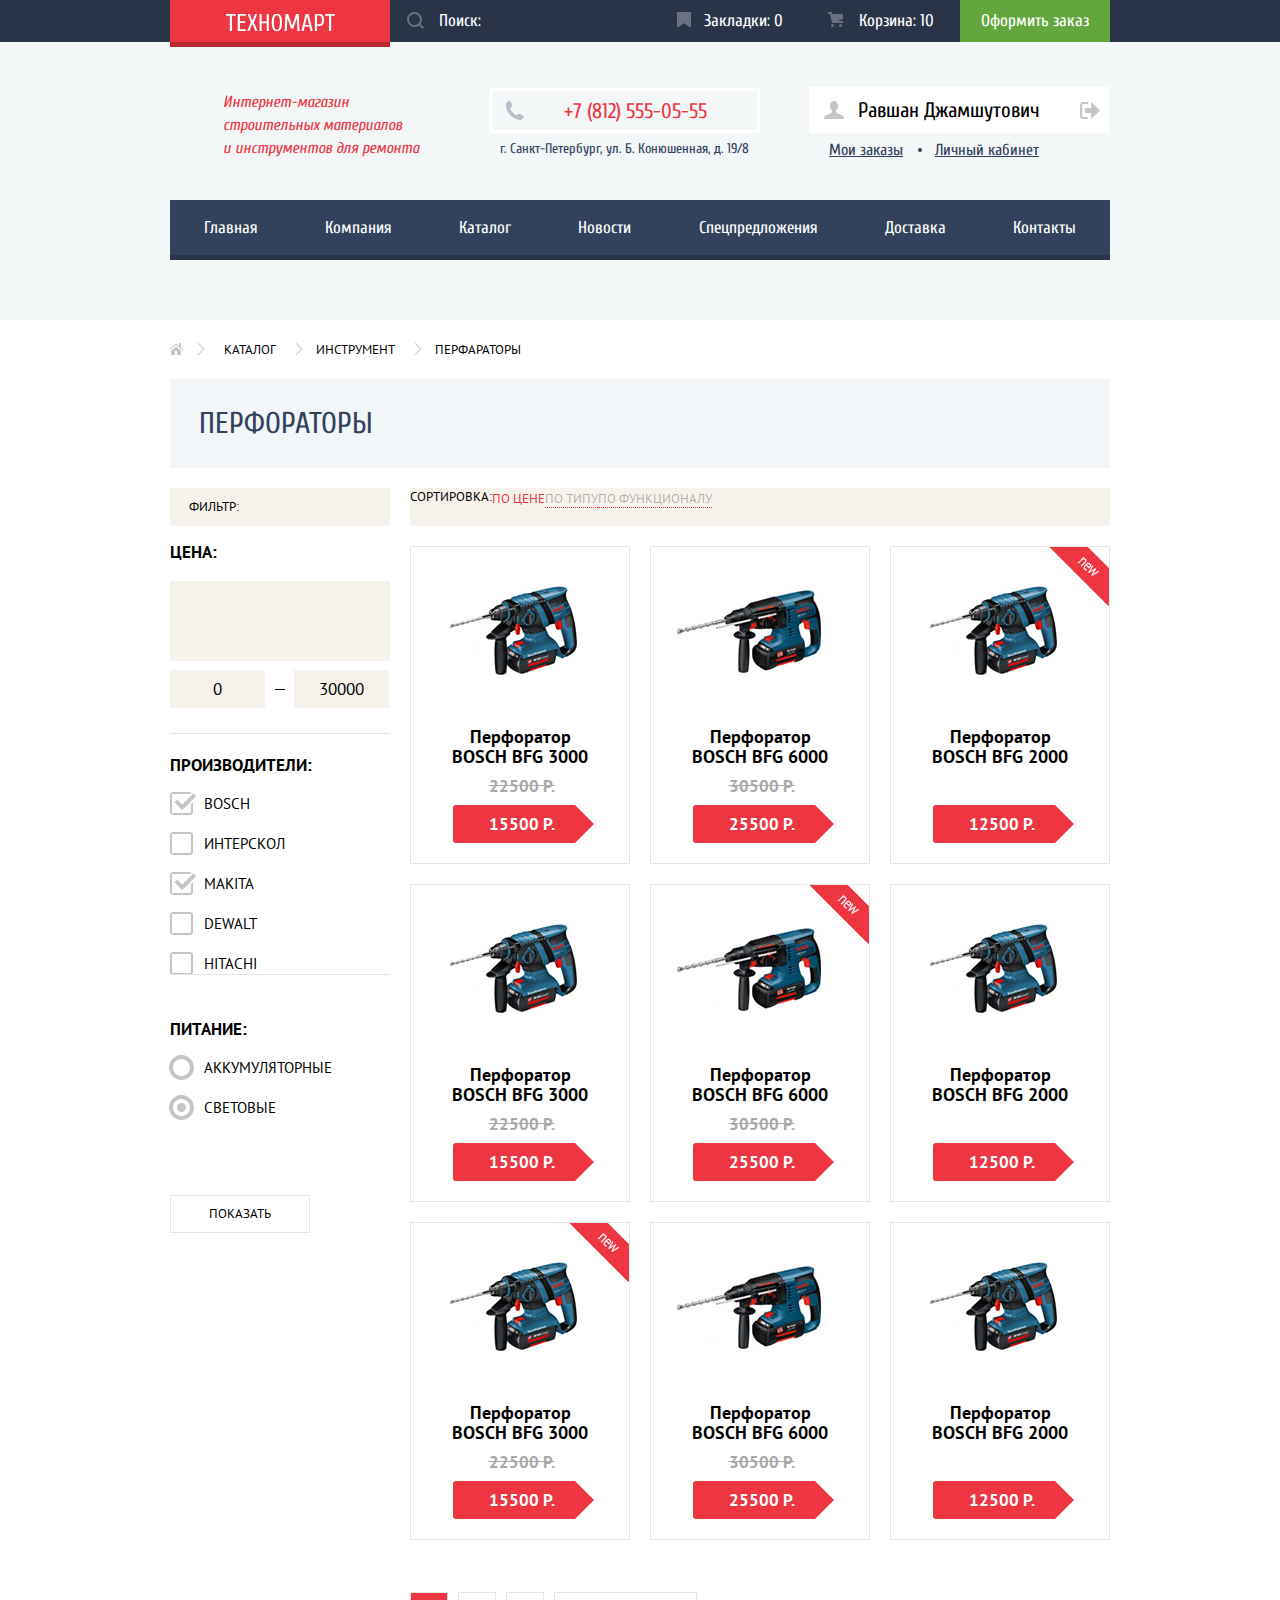
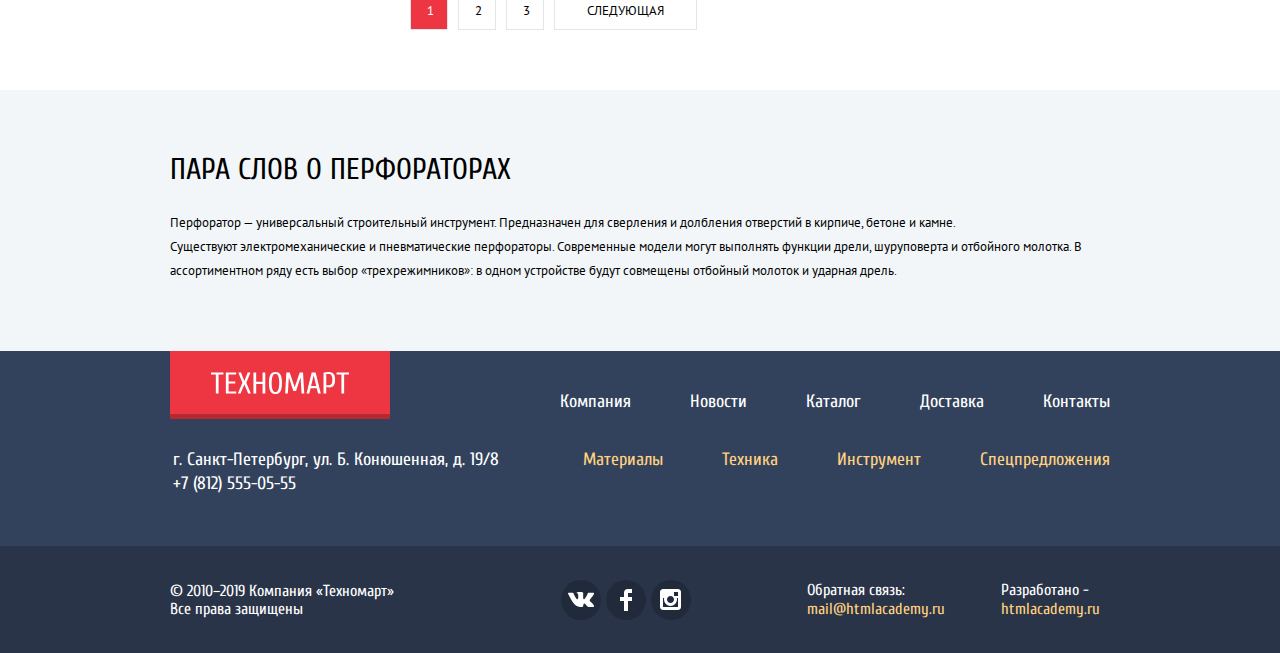
==== commit 009fa59f: "18. Личный проект: начинаем оформление декоративных элементов" ====
--- a/catalog.html
+++ b/catalog.html
@@ -11,318 +11,459 @@
 </head>
 <body>
   <header class="header">
-    <section class="header-menu">
-      <div>
-        <a class="logo header-logo" href="#">
-          <img src="img/logo-technomart.svg" width="109" height="19" alt="На главную Техномарт">
+    <div class="header__menu header-menu">
+      <div class="wrap">
+        <a class="header-menu__logo header-menu--logo logo" href="#">
+          <img class="header-menu__img" src="img/logo-technomart.svg" width="109" height="19" alt="На главную Техномарт">
         </a>
+
+        <form class="header-menu__search header-search" action="#" method="GET">
+          <input class="header-search__field" type="text" name="search-field" placeholder="Поиск:">
+          <button class="header-search__btn" type="submit">
+            <svg class="header-search__svg" xmlns="http://www.w3.org/2000/svg" width="17" height="17" viewBox="0 0 17 17">
+              <path class="header-search__path" fill="#ffffff" d="M17 15.586l-3.542-3.542A7.465 7.465 0 0 0 15 7.5 7.5 7.5 0 1 0 7.5 15c1.71 0 3.282-.579 4.544-1.542L15.586 17 17 15.586zM2 7.5C2 4.467 4.467 2 7.5 2 10.532 2 13 4.467 13 7.5c0 3.032-2.468 5.5-5.5 5.5A5.506 5.506 0 0 1 2 7.5z"/>
+            </svg>
+          </button>
+      </form>
+
+        <a class="header-menu__bookmarks header-bookmarks" href="#">
+          <span class="header-bookmarks__text">Закладки:</span>
+          <span class="header-bookmarks__count">0</span>
+        </a>
+
+        <a class="header-menu__basket header-basket" href="#">
+          <span class="header-basket__text">Корзина:</span>
+          <span class="header-basket__count">10</span>
+        </a>
+
+        <a class="header-menu__btn" href="#">Оформить заказ</a>
       </div>
-
-      <form class="form-search" action="" method="GET">
-        <button type="submit"></button>
-        <input type="search" name="search-field" placeholder="Поиск:">
-      </form>
-
-     <div>
-        <a class="bookmarks" href="#">
-          <span class="bookmarks-text">Закладки:</span>
-          <span class="bookmarks-count">0</span>
-        </a>
-     </div>
-
-      <div>
-        <a class="basket bg-basket" href="#">
-          <span class="basket-text">Корзина:</span>
-          <span class="basket-count">10</span>
-        </a>
-      </div>
-
-      <div>
-        <a class="checkout-button" href="#">Оформить заказ</a>
-      </div>
-    </section>
-
-    <section class="header-info">
-      <h1>
-        Интернет-магазин <br>
-        строительных материалов <br> 
-        и инструментов для ремонта
-      </h1>
-
-      <div>
-        <span class="info-phone">+7 (812) 555-05-55</span>
-        <span class="info-address">г. Санкт-Петербург, ул. Б. Конюшенная, д. 19/8</span>
-      </div>
-      
-      <div>
-        <a class="personal-area" href="#">Равшан Джамшутович</a>
-        <div class="catalog-header-inner">
-          <a href="#">Мои заказы</a>
-          <a href="#">Личный кабинет</a>
+    </div>
+
+    <div class="wrap">
+      <div class="header__info header-info">
+        <h1 class="header-info__heading">
+          Интернет-магазин <br>
+          строительных материалов <br> 
+          и инструментов для ремонта
+        </h1>
+
+        <div class="header-info__contacts header-contacts">
+          <span class="header-contacts__phone">+7 (812) 555-05-55</span>
+          <span class="header-contacts__address">г. Санкт-Петербург, ул. Б. Конюшенная, д. 19/8</span>
+        </div>
+        
+        <div class="header-info__login header-login">
+          <div class="info-inner">
+            <a class="header-login__profile" href="#">
+              <svg xmlns="http://www.w3.org/2000/svg" width="20" height="18" viewBox="0 0 20 18">
+                <path fill="#c5c5c5" d="M17.881 14.166c-2.144-.735-4.256-1.666-5.207-2.39-.657-.501-.77-1.618-.517-2.415 1.118-.903 1.864-2.477 1.864-4.278C14.021 2.276 12.221 0 10 0S5.979 2.276 5.979 5.083c0 1.801.746 3.374 1.863 4.277.253.798.141 1.915-.517 2.416-.95.724-3.063 1.654-5.207 2.39S0 18 0 18h20s.025-3.099-2.119-3.834z"/>
+              </svg>
+              Равшан Джамшутович
+            </a>
+            <button class="header-login__logout" type="button">
+              <svg xmlns="http://www.w3.org/2000/svg" width="21" height="17" viewBox="0 0 21 17">
+                <g fill="#c5c5c5">
+                  <path fill="#c5c5c5" d="M21 8.5L12.125 0v6h-6v5h6v6z"/>
+                  <path fill="#c5c5c5" d="M3.106 13.952V3.048c.018-.376.171-1.057 1.01-1.057h5.027V0H4.116C1.938 0 1.112 1.81 1.087 3.027v10.946C1.112 15.189 1.938 17 4.116 17h5.027v-1.99H4.116c-.839 0-.992-.683-1.01-1.058z"/>
+                </g>
+              </svg>
+            </button>
+          </div>
+          <div class="header-login__inner">
+            <a class="header-login__orders" href="#">Мои заказы</a>
+            <a class="header-login__personal" href="#">Личный кабинет</a>
+          </div>
         </div>
       </div>
-    </section>
-
-    <nav class="navigation">
-      <ul class="navigation-list">
-        <li class="navigation-item"><a href="index.html">Главная</a></li>
-        <li class="navigation-item"><a href="#">Компания</a></li>
-        <li class="navigation-item"><a href="catalog.html">Каталог</a></li>
-        <li class="navigation-item"><a href="#">Новости</a></li>
-        <li class="navigation-item"><a href="#">Спецпредложения</a></li>
-        <li class="navigation-item"><a href="#">Доставка</a></li>
-        <li class="navigation-item"><a href="#">Контакты</a></li>
-      </ul>
-    </nav>
+
+      <nav class="header__navigation header-navigation">
+        <ul class="header-navigation__list">
+          <li class="header-navigation__item">
+            <a class="header-navigation__link" href="index.html">Главная</a>
+          </li>
+          <li class="header-navigation__item">
+            <a class="header-navigation__link" href="#">Компания</a>
+          </li>
+          <li class="header-navigation__item">
+            <a class="header-navigation__link" href="catalog.html">Каталог</a>
+          </li>
+          <li class="header-navigation__item">
+            <a class="header-navigation__link" href="#">Новости</a>
+          </li>
+          <li class="header-navigation__item">
+            <a class="header-navigation__link" href="#">Спецпредложения</a>
+          </li>
+          <li class="header-navigation__item">
+            <a class="header-navigation__link" href="#">Доставка</a>
+          </li>
+          <li class="header-navigation__item">
+            <a class="header-navigation__link" href="#">Контакты</a>
+          </li>
+        </ul>
+      </nav>
+    </div>
   </header>
 
-    <main class="catalog">
-        <h1>Перфараторы</h1>
-
-        <section class="catalog-breadcrumbs">
-          <ul class="catalog-breadcrumbs-list">
-              <li class="catalog-breadcrumbs-item"><a href="index.html"></a></li>
-              <li class="catalog-breadcrumbs-item"><a href="#">Каталог</a></li>
-              <li class="catalog-breadcrumbs-item"><a href="#">Инструменты</a></li>
-              <li class="catalog-breadcrumbs-item current">Перфараторы</li>
-          </ul>
-        </section>
-    
-        <section class="catalog-filter">
-          <h2>Фильтр:</h2>
-          <form action="" method="GET">
-            <fieldset class="catalog-filter-price">
-              <legend>Цена:</legend>
-              <ul>
-                <li>
-                  <label class="visually-hidden" for="filter-price-range">Диапозон цен</label>
-                  <input type="range" min="0" max="35000" step="100" value="35000" id="filter-price-range">
-                </li>
-                <li>
-                  <label class="visually-hidden" for="filter-min-price">Минимальная цена</label>
-                  <input type="text" name="min-price" placeholder="0" id="filter-min-price">
-                </li>
-                <li>
-                  <label class="visually-hidden" for="filter-max-price">Максимальная цена</label>
-                  <input type="text" name="max-price" placeholder="30000" id="filter-max-price">
+  <main class="catalog-page">
+    <div class="wrap">
+      <h1 class="catalog-page__heading">Перфораторы</h1>
+  
+      <section class="catalog-page__breadcrumbs catalog-breadcrumbs">
+        <h2 class="catalog-breadcrumbs__heading visually-hidden">Текущий путь</h2>
+
+        <ul class="catalog-breadcrumbs__list">
+            <li class="catalog-breadcrumbs__item">
+              <a class="catalog-breadcrumbs__link" href="index.html"></a>
+            </li>
+            <li class="catalog-breadcrumbs__item">
+              <a class="catalog-breadcrumbs__link" href="#">Каталог</a>
+            </li>
+            <li class="catalog-breadcrumbs__item">
+              <a class="catalog-breadcrumbs__link" href="#">Инструмент</a>
+            </li>
+            <li class="catalog-breadcrumbs__item current">
+              Перфараторы
+            </li>
+        </ul>
+      </section>
+  
+      <section class="catalog-page__filter filter">
+        <h2 class="filter__heading">Фильтр:</h2>
+  
+        <form class="filter__form filter-form" action="#" method="GET">
+          <fieldset class="filter-form__fieldset fieldset-price">
+            <legend class="fieldset-price__legend">Цена:</legend>
+              <div class="fieldset-price__range"></div>
+              <div class="fieldset-price__value min">
+                <input class="fieldset-price__input" type="text" name="min-price" placeholder="0" id="filter-min-price">
+                <label class="fieldset-price__label visually-hidden" for="filter-min-price">Минимальная цена</label>
+              </div>
+              <div class="fieldset-price__value max">
+                <input class="fieldset-price__input" type="text" name="max-price" placeholder="30000" id="filter-max-price">
+                <label class="fieldset-price__label visually-hidden" for="filter-max-price">Максимальная цена</label>
+              </div>
+          </fieldset>
+  
+          <fieldset class="filter-form__fieldset fieldset-manufacturers">
+              <legend class="fieldset-manufacturers__legend">Производители:</legend>
+              <ul class="fieldset-manufacturers__list">
+                <li class="fieldset-manufacturers__item">
+                  <input class="fieldset-manufacturers__input" type="checkbox" name="Bosch" value="bosch" id="filter-bosch" checked>
+                  <span class="fieldset-manufacturers__box"></span>
+                  <label class="fieldset-manufacturers__label" for="filter-bosch">Bosch</label>
+                </li>
+                <li class="fieldset-manufacturers__item">
+                  <input class="fieldset-manufacturers__input" type="checkbox" name="interscol" value="interscol" id="filter-interscol">
+                  <span class="fieldset-manufacturers__box"></span>
+                  <label class="fieldset-manufacturers__label" for="filter-interscol">ИНТЕРСКОЛ</label>
+                </li>
+                <li class="fieldset-manufacturers__item">
+                  <input class="fieldset-manufacturers__input" type="checkbox" name="makita" value="makita" id="filter-makita" checked>
+                  <span class="fieldset-manufacturers__box"></span>
+                  <label class="fieldset-manufacturers__label" for="filter-makita">Makita</label>
+                </li>
+                <li class="fieldset-manufacturers__item">
+                  <input class="fieldset-manufacturers__input" type="checkbox" name="dewalt" value="dewalt" id="filter-dewalt">
+                  <span class="fieldset-manufacturers__box"></span>
+                  <label class="fieldset-manufacturers__label" for="filter-dewalt">Dewalt</label>
+                </li>
+                <li class="fieldset-manufacturers__item">
+                  <input class="fieldset-manufacturers__input" type="checkbox" name="hitach" value="hitach" id="filter-hitach">
+                  <span class="fieldset-manufacturers__box"></span>
+                  <label class="fieldset-manufacturers__label" for="filter-hitach">Hitachi</label>
                 </li>
               </ul>
-            </fieldset>
-    
-            <fieldset class="catalog-filter-manufacturers">
-                <legend>Производители:</legend>
-                <ul>
-                  <li>
-                    <input type="checkbox" name="Bosch" value="bosch" id="filter-bosch" checked>
-                    <label for="filter-bosch">Bosch</label>
+          </fieldset>
+  
+          <fieldset class="filter-form__fieldset filedset-power">
+              <legend class="filedset-power__legend">Питание:</legend>
+              <ul class="filedset-power__list">
+                <li class="filedset-power__item">
+                  <input class="filedset-power__input" type="radio" name="feed" value="battery" id="filter-battery" checked>
+                  <span class="filedset-power__box"></span>
+                  <label class="filedset-power__label" for="filter-battery">Аккумуляторные</label>
+                </li>
+                <li class="filedset-power__item">
+                  <input class="filedset-power__input" type="radio" name="feed" value="light" id="filter-light" checked>
+                  <span class="filedset-power__box"></span>
+                  <label class="filedset-power__label" for="filter-light">Световые</label>
+                </li>
+              </ul>
+          </fieldset>
+          <button class="filter-form__btn" type="submit">Показать</button>
+        </form>
+      </section>
+  
+      <div class="catalog-wrap">
+        <section class="catalog-page__sort sort">
+          <h2 class="sort__heading">Сортировка:</h2>
+  
+            <form class="sort__form sort-form" action="#" method="GET">
+              <fieldset class="sort-form__fieldset fieldset-type">
+                <ul class="fieldset-type__list">
+                  <li class="fieldset-type__item">
+                    <input class="fieldset-type__input" type="radio" name="sort-type" value="price" id="sort-price" checked>
+                    <label class="fieldset-type__label active" for="sort-price">По цене</label>
                   </li>
-                  <li>
-                    <input type="checkbox" name="interscol" value="interscol" id="filter-interscol">
-                    <label for="filter-interscol">ИНТЕРСКОЛ</label>
+                  <li class="fieldset-type__item">
+                    <input class="fieldset-type__input" type="radio" name="sort-type" value="type" id="sort-type">
+                    <label class="fieldset-type__label " for="sort-type">По типу</label>
                   </li>
-                  <li>
-                    <input type="checkbox" name="makita" value="makita" id="filter-makita" checked>
-                    <label for="filter-makita">Makita</label>
-                  </li>
-                  <li>
-                    <input type="checkbox" name="dewalt" value="dewalt" id="filter-dewalt">
-                    <label for="filter-dewalt">Dewalt</label>
-                  </li>
-                  <li>
-                    <input type="checkbox" name="hitach" value="hitach" id="filter-hitach">
-                    <label for="filter-hitach">Hitach</label>
-                  </li>
-                </ul>
-            </fieldset>
-    
-            <fieldset class="catalog-filter-feed">
-                <legend>Питание</legend>
-                <ul>
-                  <li>
-                    <input type="radio" name="feed" value="battery" id="filter-battery" checked>
-                    <label for="filter-battery">Аккумуляторные</label>
-                  </li>
-                  <li>
-                    <input type="radio" name="feed" value="light" id="filter-light" checked>
-                    <label for="filter-light">Световые</label>
-                  </li>
-                </ul>
-            </fieldset>
-            <button type="submit">Показать</button>
-          </form>
-        </section>
-    
-        <section class="catalog-sort">
-          <h2>Сортировка:</h2>
-            <form action="" method="GET">
-              <fieldset>
-                <ul>
-                  <li>
-                    <label class="active" for="sort-price">По цене</label>
-                    <input type="radio" name="sort-type" value="price" id="sort-price" checked>
-                  </li>
-                  <li>
-                    <label for="sort-type">По типу</label>
-                    <input type="radio" name="sort-type" value="type" id="sort-type">
-                  </li>
-                  <li>
-                    <label for="sort-func">По функционалу</label>
-                    <input type="radio" name="sort-type" value="func" id="sort-func">
+                  <li class="fieldset-type__item">
+                    <input class="fieldset-type__input" type="radio" name="sort-type" value="func" id="sort-func">
+                    <label class="fieldset-type__label " for="sort-func">По функционалу</label>
                   </li>
                 </ul>
               </fieldset>
-              <fieldset>
-                <ul>
-                  <li>
-                    <label class="visually-hidden" for="growth-increase">По возрастанию</label>
-                    <input type="radio" name="growth" value="increase" id="growth-increase">
+  
+              <fieldset class="sort-form__fieldset fieldset-growth">
+                <ul class="fieldset-growth__list">
+                  <li class="fieldset-growth__item">
+                    <label class="fieldset-growth__label visually-hidden" for="growth-increase">По возрастанию</label>
+                    <input class="fieldset-growth__input" type="radio" name="growth" value="increase" id="growth-increase">
                   </li>
                   <li>
-                    <label class="visually-hidden" for="growth-decrease">По убиыванию</label>
-                    <input type="radio" name="growth" value="decrease" id="growth-decrease">
+                    <label class="fieldset-growth__label visually-hidden" for="growth-decrease">По убиыванию</label>
+                    <input class="fieldset-growth__input" type="radio" name="growth" value="decrease" id="growth-decrease">
                   </li>
                 </ul>
               </fieldset>
             </form>
         </section>
     
-        <section class="catalog-products">
-          <h2 class="visually-hidden">Список перфораторов</h2>
-          <ul class="products-list">
-            <li>
-              <a href="#">
-                <h3>Перфоратор BOSCH BFG 3000</h3>
-                <img src="img/Perforator_1.jpg" width="218" height="170" alt="Перфоратор BOSCH BFG 3000">
-              </a>
-              <p class="products-sale">22500 Р.</p>
-              <a class="button products-buy-button" href="#">15500 Р</a>
-            </li>
-            <li>
-              <a href="#">
-                <h3>Перфоратор BOSCH BFG 6000</h3>
-                <img src="img/Perforator_2.jpg" width="218" height="170" alt="Перфоратор BOSCH BFG 6000">
-              </a>
-              <p class="products-sale">30500 Р.</p>
-              <a class="button products-buy-button" href="#">25500 Р</a>
-            </li>
-            <li>
-              <a href="#"></a><h3>Перфоратор BOSCH BFG 2000</h3></a>
-              <button class="product-buy" type="button">Купить</button>
-              <button class="product-add-bookmarks" type="button">В закладки</button>
-              <a class="button products-buy-button" href="#">12500 Р</a>
-            </li>
-            <li>
-              <a href="#">
-                <h3>Перфоратор BOSCH BFG 3000</h3>
-                <img src="img/Perforator_1.jpg" width="218" height="170" alt="Перфоратор BOSCH BFG 3000">
-              </a>
-              <p class="products-sale">22500 Р.</p>
-              <a class="button products-buy-button" href="#">15500 Р</a>
-            </li>
-            <li>
-              <a href="#">
-                <h3>Перфоратор BOSCH BFG 6000</h3>
-                <img src="img/Perforator_2.jpg" width="218" height="170" alt="Перфоратор BOSCH BFG 6000">
-              </a>
-              <p class="products-sale">30500 Р.</p>
-              <a class="button products-buy-button" href="#">25500 Р</a>
-            </li>
-            <li>
-              <a href="#">
-                <h3>Перфоратор BOSCH BFG 2000</h3>
-                <img src="img/Perforator_3.jpg" width="218" height="170" alt="Перфоратор BOSCH BFG 3000">
-              </a>
-              <a class="button products-buy-button" href="#">12500 Р</a>
-            </li>
-            <li>
-              <a href="#">
-                <h3>Перфоратор BOSCH BFG 3000</h3>
-                <img src="img/Perforator_1.jpg" width="218" height="170" alt="Перфоратор BOSCH BFG 3000">
-              </a>
-              <p class="products-sale">22500 Р.</p>
-              <a class="button products-buy-button" href="#">15500 Р</a>
-            </li>
-            <li>
-              <a href="#">
-                <h3>Перфоратор BOSCH BFG 6000</h3>
-                <img src="img/Perforator_2.jpg" width="218" height="170" alt="Перфоратор BOSCH BFG 6000">
-              </a>
-              <p class="products-sale">30500 Р.</p>
-              <a class="button products-buy-button" href="#">25500 Р</a>
-            </li>
-            <li>
-              <a href="#">
-                <h3>Перфоратор BOSCH BFG 2000</h3>
-                <img src="img/Perforator_3.jpg" width="218" height="170" alt="Перфоратор BOSCH BFG 3000">
-              </a>
-              <a class="button products-buy-button" href="#">12500 Р</a>
+        <section class="catalog-page__products catalog-products">
+          <h2 class="catalog-products__heading visually-hidden">Список перфораторов</h2>
+  
+          <ul class="catalog-products__list">
+            <li class="catalog-products__item products-item">
+              <a class="products-item__link" href="#">
+                <h3 class="products-item__heading">Перфоратор BOSCH BFG 3000</h3>
+                <img class="products-item__img" src="img/Perforator_1.jpg" width="218" height="170" alt="Перфоратор BOSCH BFG 3000">
+              </a>
+              <div class="products-item__hover product-hover">
+                <button class="product-hover__buy" type="button">Купить</button>
+                <button class="product-hover__bookmarks" type="button">В закладки</button>
+              </div>
+              <strong class="products-item__sale">22500 Р.</strong>
+              <a class="products-item__btn button" href="#">15500 Р.</a>
+            </li>
+  
+            <li class="catalog-products__item products-item">
+              <a class="products-item__link" href="#">
+                <h3 class="products-item__heading">Перфоратор BOSCH BFG 6000</h3>
+                <img class="products-item__img" src="img/Perforator_2.jpg" width="218" height="170" alt="Перфоратор BOSCH BFG 6000">
+              </a>
+              <div class="products-item__hover product-hover">
+                <button class="product-hover__buy" type="button">Купить</button>
+                <button class="product-hover__bookmarks" type="button">В закладки</button>
+              </div>
+              <strong class="products-item__sale">30500 Р.</strong>
+              <a class="products-item__btn button" href="#">25500 Р.</a>
+            </li>
+  
+            <li class="catalog-products__item products-item new">
+              <a class="products-item__link" href="#">
+                <h3 class="products-item__heading">Перфоратор BOSCH BFG 2000</h3>
+                <img class="products-item__img" src="img/Perforator_3.jpg" width="218" height="170" alt="Перфоратор BOSCH BFG 2000">
+              </a>
+              <div class="products-item__hover product-hover">
+                <button class="product-hover__buy" type="button">Купить</button>
+                <button class="product-hover__bookmarks" type="button">В закладки</button>
+              </div>
+              <a class="products-item__btn button" href="#">12500 Р.</a>
+            </li>
+  
+            <li class="catalog-products__item products-item">
+              <a class="products-item__link" href="#">
+                <h3 class="products-item__heading">Перфоратор BOSCH BFG 3000</h3>
+                <img class="products-item__img" src="img/Perforator_1.jpg" width="218" height="170" alt="Перфоратор BOSCH BFG 3000">
+              </a>
+              <div class="products-item__hover product-hover">
+                <button class="product-hover__buy" type="button">Купить</button>
+                <button class="product-hover__bookmarks" type="button">В закладки</button>
+              </div>
+              <strong class="products-item__sale">22500 Р.</strong>
+              <a class="products-item__btn button" href="#">15500 Р.</a>
+            </li>
+  
+            <li class="catalog-products__item products-item new">
+              <a class="products-item__link" href="#">
+                <h3 class="products-item__heading">Перфоратор BOSCH BFG 6000</h3>
+                <img class="products-item__img" src="img/Perforator_2.jpg" width="218" height="170" alt="Перфоратор BOSCH BFG 6000">
+              </a>
+              <div class="products-item__hover product-hover">
+                <button class="product-hover__buy" type="button">Купить</button>
+                <button class="product-hover__bookmarks" type="button">В закладки</button>
+              </div>
+              <strong class="products-item__sale">30500 Р.</strong>
+              <a class="products-item__btn button" href="#">25500 Р.</a>
+            </li>
+  
+            <li class="catalog-products__item products-item">
+              <a class="products-item__link" href="#">
+                <h3 class="products-item__heading">Перфоратор BOSCH BFG 2000</h3>
+                <img class="products-item__img" src="img/Perforator_3.jpg" width="218" height="170" alt="Перфоратор BOSCH BFG 2000">
+              </a>
+              <div class="products-item__hover product-hover">
+                <button class="product-hover__buy" type="button">Купить</button>
+                <button class="product-hover__bookmarks" type="button">В закладки</button>
+              </div>
+              <a class="products-item__btn button" href="#">12500 Р.</a>
+            </li>
+  
+            <li class="catalog-products__item products-item new">
+              <a class="products-item__link" href="#">
+                <h3 class="products-item__heading">Перфоратор BOSCH BFG 3000</h3>
+                <img class="products-item__img" src="img/Perforator_1.jpg" width="218" height="170" alt="Перфоратор BOSCH BFG 3000">
+              </a>
+              <div class="products-item__hover product-hover">
+                <button class="product-hover__buy" type="button">Купить</button>
+                <button class="product-hover__bookmarks" type="button">В закладки</button>
+              </div>
+              <strong class="products-item__sale">22500 Р.</strong>
+              <a class="products-item__btn button" href="#">15500 Р.</a>
+            </li>
+  
+            <li class="catalog-products__item products-item">
+              <a class="products-item__link" href="#">
+                <h3 class="products-item__heading">Перфоратор BOSCH BFG 6000</h3>
+                <img class="products-item__img" src="img/Perforator_2.jpg" width="218" height="170" alt="Перфоратор BOSCH BFG 6000">
+              </a>
+              <div class="products-item__hover product-hover">
+                <button class="product-hover__buy" type="button">Купить</button>
+                <button class="product-hover__bookmarks" type="button">В закладки</button>
+              </div>
+              <strong class="products-item__sale">30500 Р.</strong>
+              <a class="products-item__btn button" href="#">25500 Р.</a>
+            </li>
+  
+            <li class="catalog-products__item products-item">
+              <a class="products-item__link" href="#">
+                <h3 class="products-item__heading">Перфоратор BOSCH BFG 2000</h3>
+                <img class="products-item__img" src="img/Perforator_3.jpg" width="218" height="170" alt="Перфоратор BOSCH BFG 2000">
+              </a>
+              <div class="products-item__hover product-hover">
+                <button class="product-hover__buy" type="button">Купить</button>
+                <button class="product-hover__bookmarks" type="button">В закладки</button>
+              </div>
+              <a class="products-item__btn button" href="#">12500 Р.</a>
             </li>
           </ul>
         </section>
-
-        <section class="catalog-pagination">
-          <h2 class="visually-hidden">Пагинация</h2>
-          <ul>
-            <li><a class="active" href="#">1</a></li>
-            <li><a href="#">2</a></li>
-            <li><a href="#">3</a></li>
-            <li><a href="#">Следующая</a></li>
-        </ul>
+  
+        <section class="catalog-page__pagination catalog-pagination">
+          <h2 class="catalog-pagination__heading visually-hidden">Пагинация</h2>
+
+          <ul class="catalog-pagination__list">
+            <li class="catalog-pagination__item">
+              <a class="catalog-pagination__link active" href="#">1</a>
+            </li>
+            <li class="catalog-pagination__item">
+              <a class="catalog-pagination__link" href="#">2</a>
+            </li>
+            <li class="catalog-pagination__item">
+              <a class="catalog-pagination__link" href="#">3</a>
+            </li>
+            <li class="catalog-pagination__item">
+              <a class="catalog-pagination__link" href="#">Следующая</a>
+            </li>
+          </ul>
         </section>
-
-        <section class="catalog-about">
-            <h2>Пара слов о перфораторах</h2>
-            <p>
-                Перфоратор — универсальный строительный инструмент. Предназначен для сверления и долбления отверстий в кирпиче, бетоне и камне.
-                Существуют электромеханические и пневматические перфораторы. Современные модели могут выполнять функции дрели, шуруповерта и отбойного молотка. 
-                В ассортиментном ряду есть выбор «трехрежимников»: в одном устройстве будут совмещены отбойный молоток и ударная дрель.
-            </p>
-        </section>
-    </main>
-
-    <footer class="footer">
-      <div class="footer-wrapper">
-        <div>
-          <a class="logo" href="#"><img src="img/logo-technomart.svg" width="138" height="22" alt="Техномарт"></a>
-          <p>г. Санкт-Петербург, ул. Б. Конюшенная, д. 19/8 <br> +7 (812) 555-05-55</p>
+      </div>
+    </div>
+
+      <section class="catalog-page__description catalog-description">
+        <div class="wrap">
+          <h2 class="catalog-description__headin">Пара слов о перфораторах</h2>
+  
+          <p class="catalog-description__text text">
+              Перфоратор — универсальный строительный инструмент. Предназначен для сверления и долбления отверстий в кирпиче, бетоне и камне. <br>
+              Существуют электромеханические и пневматические перфораторы. Современные модели могут выполнять функции дрели, шуруповерта и отбойного молотка.
+              В <br> ассортиментном ряду есть выбор «трехрежимников»: в одном устройстве будут совмещены отбойный молоток и ударная дрель.
+          </p>
         </div>
-
-        <ul class="footer-list">
-          <li class="footer-item"><a href="#">Компания</a></li>
-          <li class="footer-item"><a href="#">Новости</a></li>
-          <li class="footer-item"><a href="catalog.html">Каталог</a></li>
-          <li class="footer-item"><a href="#">Доставка</a></li>
-          <li class="footer-item"><a href="#">Контакты</a></li>
-          <li class="footer-item"><a href="#">Материалы</a></li>
-          <li class="footer-item"><a href="#">Техника</a></li>
-          <li class="footer-item"><a href="#">Инструмент</a></li>
-          <li class="footer-item"><a href="#">Спецпредложения</a></li>
-        </ul>
-      </div>
-
-      <div class="footer-wrapper">
-        <p class="footer-copyright">© 2010–2019 Компания «Техномарт» Все права защищены</p>
-        <ul class="footer-society-list">
-          <li class="footer-society-item"><a href="#">Вконтакте</a></li>
-          <li class="footer-society-item"><a href="#">Фейсбук</a></li>
-          <li class="footer-society-item"><a href="#">Инстаграм</a></li>
-        </ul>
-        <div>
-          Обратная связь:
-          <a class="footer-dev-link" href="https://mail@htmlacademy.ru">mail@htmlacademy.ru</a>
+      </section>
+  </main>
+
+  <footer class="footer">
+        <div class="footer__top footer-top">
+          <div class="wrap">
+            <div class="footer-top__inner">
+              <a class="footer-top__logo logo" href="#">
+                <img class="footer-top__img" src="img/logo-technomart.svg" width="138" height="22" alt="Техномарт">
+              </a>
+              <p class="footer-top__text">г. Санкт-Петербург, ул. Б. Конюшенная, д. 19/8 <br> +7 (812) 555-05-55</p>
+            </div>
+  
+            <ul class="footer-top__list">
+              <li class="footer-top__item">
+                <a class="footer-top__link" href="#">Компания</a>
+              </li>
+              <li class="footer-top__item">
+                <a class="footer-top__link" href="#">Новости</a>
+              </li>
+              <li class="footer-top__item">
+                <a class="footer-top__link" href="catalog.html">Каталог</a>
+              </li>
+              <li class="footer-top__item">
+                <a class="footer-top__link" href="#">Доставка</a>
+              </li>
+              <li class="footer-top__item">
+                <a class="footer-top__link" href="#">Контакты</a>
+              </li>
+              <li class="footer-top__item">
+                <a class="footer-top__link" href="#">Материалы</a>
+              </li>
+              <li class="footer-top__item">
+                <a class="footer-top__link" href="#">Техника</a>
+              </li>
+              <li class="footer-top__item">
+                <a class="footer-top__link" href="#">Инструмент</a>
+              </li>
+              <li class="footer-top__item">
+                <a class="footer-top__link" href="#">Спецпредложения</a>
+              </li>
+            </ul>
+          </div>
         </div>
-        <div>
-          Разработано - 
-          <a class="footer-dev-link" href="https://htmlacademy.ru">htmlacademy.ru</a>
-        </div>
-      </div>
-    </footer>
-
-      <section class="product-add">
-        <p>Товар добавлен в корзину!</p>
-        <a href="#">Оформить заказ</a>
-        <button type="button">Продолжить покупки</button>
-        <button type="button">Закрыть</button>
-      </section>
+
+        <div class="footer__bottom footer-bottom">
+          <div class="wrap">
+            <p class="footer-bottom__copyright">© 2010–2019 Компания «Техномарт» Все права защищены</p>
+  
+            <ul class="footer-bottom__society">
+              <li class="footer-bottom__item">
+                <a class="footer-bottom__link" href="#">Вконтакте</a>
+              </li>
+              <li class="footer-bottom__item">
+                <a class="footer-bottom__link" href="#">Фейсбук</a>
+              </li>
+              <li class="footer-bottom__item">
+                <a class="footer-bottom__link" href="#">Инстаграм</a>
+              </li>
+            </ul>
+  
+            <div class="footer-bottom__inner footer-dev">
+              <span class="footer-dev__text">Обратная связь:</span>
+              <a class="footer-dev__link" href="https://mail@htmlacademy.ru">mail@htmlacademy.ru</a>
+            </div>
+  
+            <div class="footer-bottom__inner footer-dev">
+              <span class="footer-dev__text">Разработано - </span>
+              <a class="footer-dev__link" href="https://htmlacademy.ru">htmlacademy.ru</a>
+            </div>
+          </div>
+          </div>
+  </footer>
+
+  <section class="add-popup">
+    <h2 class="add-popup__heading">Товар добавлен в корзину!</h2>
+    <div class="add-inner">
+      <a class="add-popup__link button" href="#">Оформить заказ</a>
+      <button class="add-popup__btn" type="button">Продолжить покупки</button>
+    </div>
+    <button class="add-popup__close" type="button">Закрыть</button>
+  </section>
 </body>
 </html>--- a/css/style.css
+++ b/css/style.css
@@ -1,3 +1,4 @@
+/* ===== common ===== */
 .visually-hidden {
 	position: absolute;
 	clip: rect(1px 1px 1px 1px); /* IE6, IE7 */
@@ -9,6 +10,9 @@
 	overflow: hidden;
 }
 
+html { box-sizing: border-box; }
+*, *::before, *::after { box-sizing: inherit; }
+
 body {
     padding: 0;
     margin: 0;
@@ -36,18 +40,20 @@
 .button {
     font-family: 'Cuprum', sans-serif;
     font-size: 14px;
-    font-weight: normal;
     line-height: 18px;
+    font-weight: normal;
+    color: #ffffff;
     text-transform: uppercase;
-    color: #ffffff;
 
     border: none;
-    background-color: #ff5357;
-
-    cursor: pointer;
-}
-
-.button:hover {
+    border-radius: 3px;
+    background-color: #ee3643;
+
+    padding: 0;
+    margin: 0;
+}
+
+.button:hover{
     background-color: #ca2c37;
 }
 
@@ -55,205 +61,571 @@
     background-color: #ba2732;
 }
 
-/* === section header-menu === */
+.text {
+    font-family: 'PT sans', sans-serif;
+    font-size: 13px;
+    line-height: 24px;
+    font-weight: normal;
+}
+
+.wrap {
+    max-width: 940px;
+    margin: 0 auto;
+}
+/* ===== /common ===== */
+
+/* ===== header ===== */
 .header {
     font-family: 'Cuprum', sans-serif;
-    font-weight: normal;
+
+    background-color: #f3f7f8;
+
+    padding-bottom: 60px;
+}
+
+.header-menu {
+    background-color: #293449;
+}
+
+.header-menu .wrap {
+    display: flex;
+    align-items: center;
+    justify-content: flex-end;
+
+    position: relative;
+}
+
+.header-menu .header-menu__logo {
+    position: absolute;
+    left: 0;
+    top: 0;
+
+    width: 220px;
+    min-height: 47px;
+    padding-top: 13px;
+    padding-bottom: 6px;
+
+    vertical-align: middle;
+    text-align: center;
+}
+
+.header-menu .header-menu__btn {
+    width: 150px;
+    height: 42px;
+    padding-top: 12px;
+
+    text-align: center;
+
+    background-color: #63a63e;
+}
+
+.header-menu .header-menu__search {
+    position: relative;
+
+    width: 270px;
+    min-height: 42px;
+}
+
+.header-search {
+    position: relative;
+}
+
+.header-search .header-search__btn {
+    position: absolute;
+    left: 0;
+    top: 0;
+
+    width: 45px; 
+    padding: 0;
+
+    cursor: pointer;
+}
+
+.header-search .header-search__field {
+    width: 270px;
+    padding-left: 49px;
+}
+
+.header-search .header-search__btn,
+.header-search .header-search__field {
+    min-height: 42px;
+
+    vertical-align: middle;
+
+    border: none;
+    background: none;
+}
+
+.header-search .header-search__svg {
+    position: absolute;
+    left: 17px;
+    top: 12px;
+
+    opacity: 0.3;
+}
+
+.header-menu a,
+.header-search .header-search__field::placeholder {
     font-size: 17px;
     line-height: 18px;
-
-    background-color: #f3f7f8;
-}
-
-.header a {
+    font-weight: normal;
     color: #ffffff;
 }
-  
-.header-menu {
-    background-color: #293449;
-}
-
-.form-search button {
-   background: none;
-   border: none;   
-}
-
-.form-search input {
-    background: none;
-    border: none;
-}
-
-.form-search input::placeholder {
-    color: #ffffff;
-}
-
-.checkout-button {
-    background-color: #63a63e;
-}
-
-.bg-basket {
-    background-color: #ee3643;
-}
-
-.form-search:hover,
-.bookmarks:hover,
-.basket:hover {
+
+.header-menu .header-menu__bookmarks,
+.header-menu .header-menu__basket {
+    position: relative;
+
+    width: 150px;
+    min-height: 42px;
+    padding-top: 12px;
+}
+
+.header-menu .header-menu__bookmarks {
+        padding-left: 44px;
+}
+
+.header-bookmarks::after {
+    content: "";
+    
+    position: absolute;
+    top: 12px;
+    left: 17px;
+
+    width: 14px;
+    height: 16px;
+
+    opacity: 0.3;
+    background-image: url(../img/icon-bookmark.svg);
+    background-position: 0 0;
+    background-repeat: no-repeat;
+}
+
+.header-basket::after {
+    content: "";
+    
+    position: absolute;
+    top: 12px;
+    left: 18px;
+
+    width: 15px;
+    height: 15px;
+
+    opacity: 0.3;
+    background-image: url(../img/icon-cart.svg);
+    background-position: 0 0;
+    background-repeat: no-repeat;
+}
+
+.header-bookmarks:hover::after,
+.header-basket:hover::after {
+    opacity: 1;
+}
+
+.header-menu .header-menu__basket {
+    padding-left: 49px;
+}
+
+.header-search .header-search__field:hover,
+.header-menu .header-menu__bookmarks:hover,
+.header-menu .header-menu__basket:hover {
     background-color: #212a3a;
 }
 
-.checkout-button:hover {
+.header-search__field:hover ~ .header-search__svg {
+    opacity: 1;
+}
+
+.header-menu .header-menu__bookmarks:active,
+.header-menu .header-menu__basket:active {
+    color: rgba(255, 255, 255, 0.6);
+
+    background-color: #161d29;
+}
+
+.header-menu .header-menu__btn:hover {
     background-color: #5fbb2d;
 }
 
-.bookmarks:active,
-.basket:active {
-    color: rgba(255, 255, 255, 0.6);
-    background-color: #161d29;
-}
-
-.checkout-button:active {
+.header-menu .header-menu__btn:active {
     color: rgba(255, 255, 255, 0.5);
+
     background-color: #518534;
 }
 
-.form-search input:focus {
-    background-color: #ffffff;
-}
-
-.form-search input:focus::placeholder {
+.header-search .header-search__field:focus {
+    background-color: #fff;
+}
+
+.header-search .header-search__field:focus::placeholder {
     color: #000000;
 }
-/* === /section header-menu === */
-
-/* === section header-info === */
+
+.header-search__field:focus + .header-search__btn path {
+    fill: #ee3643;
+}
+
+.header-search__field:focus + .header-search__btn .header-search__svg {
+    opacity: 1;
+}
+
+.header-info {
+    display: flex;
+    align-items: center;
+    justify-content: space-between;
+
+    min-height: 158px;
+    padding-left: 53px;
+}
+
 .header-info h1 {
     font-size: 16px;
+    line-height: 23px;
+    font-weight: normal;
     font-style: italic;
-    font-weight: inherit;
-    line-height: 23px;
     color: #ee3643;
-}
-
-.info-phone {
+
+    margin: 0;
+    padding: 0;
+    padding-top: 9px;
+}
+
+.header-info .header-info__contacts {
+    display: flex;
+    flex-direction: column;
+    justify-content: space-between;
+
+    width: 270px;
+    min-height: 68px;
+    padding-top: 1px;
+    padding-left: 1px;
+}
+
+.header-contacts .header-contacts__phone {
+    position: relative;
+
     font-size: 21px;
     line-height: 21px;
+    font-weight: normal;
     color: #ee3643;
 
     border: 3px solid #ffffff;
-}
-
-.info-address {
+
+    width: 270px;
+    min-height: 45px;
+    padding-top: 10px;
+    padding-left: 71px;
+}
+
+.header-contacts .header-contacts__phone::after {
+    content: "";
+
+    position: absolute;
+    left: 12px;
+    top: 10px;
+
+    width: 19px;
+    height: 19px;
+
+    background-image: url(../img/icon-phone.svg);
+    background-position: 0 0;
+    background-repeat: no-repeat;
+}
+
+.header-contacts .header-contacts__address {
     font-size: 14px;
     line-height: 24px;
+    font-weight: normal;
     color: #32425c;
-}
-
-.header-info .button-authorization,
-.header-info .button-registration {
+    
+    padding-left: 10px;
+    margin-bottom: -6px;
+}
+
+.header-login {
+    width: 281px;
+    height: 68px;
+}
+
+.header-login .header-login__authorization {
+    display: inline-block;
+    vertical-align: top;
+
+    position: relative;
+
+    width: 121px;
+    margin-right: 6px;
+    padding-left: 48px;
+    padding-top: 13px;
+}
+
+.header-login .header-login__svg {
+    position: absolute;
+    left: 14px;
+    top: 15px;
+}
+
+.header-login:hover .header-login__svg path {
+    fill: #32425c;
+}
+
+.header-login:active .header-login__svg path {
+    fill: #c5c5c5;
+}
+
+.header-login .header-login__registration {
+    display: inline-block;
+    vertical-align: top;
+
+    width: 150px;
+    padding-left: 25px;
+    padding-top: 13px;
+}
+
+.header-login .header-login__profile {
+    display: inline-block;
+    vertical-align: top;
+
+    width: 260px;
+    
+    padding: 13px 0px 10px 49px;
+}
+
+.header-login .info-inner {
+    position: relative;
+
+    background-color: #ffffff;
+
+    width: 300px;
+    height: 46px;
+    margin-left: -20px;
+    margin-bottom: 8px;
+}
+
+.header-login__profile svg {
+    position: absolute;
+    left: 15px;
+    top: 14px;
+
+    width: 20px;
+    height: 18px;
+}
+
+.header-login__profile:hover path {
+    fill: #32425c;
+}
+
+.header-login__profile:active path {
+    fill: #c5c5c5;
+}
+
+.header-login__logout {
+    position: absolute;
+    right: 9px;
+    top: 15px;
+    
+    width: 21px;
+    height: 17px;
+
+    padding: 0;
+
+    border: none;
+    background: none;
+}
+
+.header-login__logout:hover path {
+    fill: #32425c;
+}
+
+.header-login__logout:active path {
+    fill: #c5c5c5;
+}
+
+.header-login .header-login__inner {
+    position: relative;
+}
+
+.header-login .header-login__inner::after {
+    content: "";
+
+    position: absolute;
+    top: 7px;
+    left: 89px;
+
+    width: 4px;
+    height: 4px;
+
+    background-color: #32425c;
+    background-position: 0 0;
+    background-repeat: no-repeat;
+
+    border-radius: 50%;
+}
+
+.header-login .header-login__orders {
+    margin-right: 28px;
+}
+
+.header-login .header-login__authorization,
+.header-login .header-login__registration,
+.header-login .header-login__profile {
     font-size: 21px;
     line-height: 21px;
+    font-weight: normal;
     color: #000000;
 
     background-color: #ffffff;
-}
-
-.header-info .button-authorization:hover,
-.header-info .button-registration:hover,
-.catalog-header-inner a:hover {
-    color: #ee3643;
-}
-
-.header-info .button-authorization:active,
-.header-info .button-registration:active,
-.header-info .personal-area:active {
-    color: rgba(0, 0, 0, 0.3)
-}
-
-.catalog-header-inner a:active {
-    color: rgba(50, 66, 92, 0.3)
-}
-
-.header-info .personal-area {
-    font-size: 21px;
-    line-height: 21px;
-    font-weight: normal;
-    color: #000000;
-
-    background-color: #ffffff;
-}
-
-.catalog-header-inner a {
+
+    min-height: 45px;
+}
+
+.header-login .header-login__orders,
+.header-login .header-login__personal {
     font-size: 16px;
     line-height: 18px;
     font-weight: normal;
     color: #32425c;
     text-decoration: underline;
 }
-/* === /section header-info === */
-
-/* === section navigation === */
-.navigation-list {
+
+.header-login .header-login__authorization:hover,
+.header-login .header-login__registration:hover,
+.header-login .header-login__orders:hover,
+.header-login .header-login__personal:hover {
+    color: #ee3643;
+}
+
+.header-login .header-login__authorization:active,
+.header-login .header-login__registration:active,
+.header-login .header-login__profile:active {
+    color: rgba(0, 0, 0, 0.3);
+}
+
+.header-login .header-login__orders:active,
+.header-login .header-login__personal:active {
+    color: rgba(50, 66, 92, 0.3);
+}
+
+.header-navigation .header-navigation__list {
+    display: flex;
+    flex-wrap: wrap;
+
     list-style: none;
-    line-height: 18px;
-}
-
-.navigation-list a {
+
+    min-height: 60px;
+    margin: 0;
+    padding: 0;
+}
+
+.header-navigation .header-navigation__item {
+    flex-grow: 1;
+}
+
+.header-navigation .header-navigation__link {
+    display: flex;
+    justify-content: center;
+    align-items: center;
+
+    font-size: 17px;
+    line-height: 17px;
+    font-weight: normal;
+    color: #ffffff;
+
     background-color: #32425c;
     border-bottom: 5px solid #293449;
-}
-
-.navigation-list a:hover {
+
+    min-height: 60px;
+    padding: 0;
+}
+
+.header-navigation .header-navigation__link:hover {
     background-color: #293449;
 }
 
-.navigation-list a:active {
+.header-navigation .header-navigation__link:active {
     color: rgba(255, 255, 255, 0.5);
 
     background-color: #1d2739;
 }
-/* === /section navigation === */
-
-/* === section categories === */
-.categories {
-    font-family: 'Cuprum', sans-serif;
-}
-
+/* ===== /header ===== */
+
+/* ===== categories ===== */
 .categories,
 .categories a {
+    font-family: 'Cuprum', sans-serif;
     color: #ffffff;
 }
 
-.categories ul {
+.categories {
+    padding-top: 60px;
+    padding-bottom: 33px;
+}
+
+.categories .wrap {
+    position: relative;
+}
+
+.categories h3 {
+    margin: 0;
+    padding: 0;
+}
+
+.categories .categories__list {
+    display: flex;
+    flex-wrap: wrap;
+    justify-content: flex-end;
+
     list-style: none;
-}
-
-.categories li:first-child {
+
+    margin: 0;
+    padding: 0;
+}
+
+.categories-item {
+    width: 300px;
+    min-height: 123px;
+}
+
+.break {
+    flex-basis: 100%;
+    height: 0;
+}
+
+.categories-item:not(:first-child) {
+    margin-left: 20px;
+}
+
+.categories-item {
+    margin-bottom: 20px;
+}
+
+.categories-item:first-child {
     background-color: #ffbf47;
 }
 
-.categories li:nth-child(2) {
+.categories__item:nth-child(2) {
     background-color: #3bbce3;
 }
 
-.categories li:nth-child(3) {
-    background-color: #dc91d8;
-}
-
-.categories li:nth-child(4) {
+.categories__item:nth-child(3) {
+    background-color: #c682c2;
+}
+
+.categories__item:nth-child(4) {
     background-color: #8ed78f;
 }
 
-.categories li:nth-child(5) {
+.categories__item:nth-child(6) {
     background-color: #ffc047;
 }
 
-.categories-list h3 {
+.categories-item .categories-item__heading {
     font-size: 24px;
     line-height: 30px;
     font-weight: bold;
 }
 
-.categories-list a {
+.categories-item .categories-item__link {
     font-size: 14px;
     line-height: 18px;
     font-weight: normal;
@@ -262,499 +634,1633 @@
     background-color: rgba(0, 0, 0, 0.1);
 }
 
-.categories-list a:hover {
-    background-color: rgba(0, 0, 0, 0.2); 
-}
-
-.categories-list a:active {
-    background-color: rgba(0, 0, 0, 0.3); 
-}
-
-.slider h3 {
+.categories-item .categories-item__link:hover {
+    background-color: rgba(0, 0, 0, 0.2);
+}
+
+.categories-item .categories-item__link:active {
+    background-color: rgba(0, 0, 0, 0.3);
+}
+
+.slider {
+    position: absolute;
+    left: 0;
+    bottom: 20px;
+
+    width: 620px;
+    height: 266px;
+}
+
+.slider-item {
+    height: 266px;
+}
+
+.slider-item:first-child {
+    background-image: url(../img/slide1.jpg);
+}
+
+.slider-item:last-child {
+    background-image: url(../img/slide2.jpg);
+}
+
+.slider-item {
+    display: none;
+    background-repeat: no-repeat;
+    background-size: cover;
+}
+
+.slider-item.active {
+    display: block;
+}
+
+.slider-item .slider-item__heading {
     font-size: 36px;
     line-height: 36px;
     font-weight: bold;
     text-transform: uppercase;
 }
 
-.slider-text {
+.slider-item .slider-item__text {
     font-size: 18px;
     line-height: 24px;
     font-weight: normal;
 }
-
-.slider-item:first-child {
-    background-image: url(../img/slide1.jpg);
-    background-repeat: no-repeat;
-    background-size: cover;
-}
-
-.slider-item:last-child {
-    background-image: url(../img/slide2.jpg);
-    background-repeat: no-repeat;
-    background-size: cover;
-}
-/* === /section categories === */
-
-/* === section products === */
-.products h2 {
+/* ===== /categories ===== */
+
+/* ===== products ===== */
+.popular {
+    display: flex;
+    justify-content: space-between ;
+
+    background-color: #f9f5f0;
+
+    min-height: 89px;
+}
+
+.popular .popular__heading {
     font-family: 'Cuprum', sans-serif;
     font-size: 30px;
     line-height: 30px;
     font-weight: normal;
     color: #32425c;
-}
-
-.products ul {
+    text-transform: uppercase;
+
+    margin: 0;
+    padding: 0;
+}
+
+.products .products__list,
+.catalog-products .catalog-products__list {
+    display: flex;
+    flex-wrap: wrap;
+
+    font-family: 'PT sans', sans-serif;
+    font-weight: bold;
+
     list-style: none;
-}
-
-.popular-products {
-    background-color: #f9f5f0;
-}
-
-.products-list h3 {
-    font-family: 'PT sans', sans-serif;
+    margin: 0;
+    padding: 20px 0 20px;
+}
+
+.products__item,
+.catalog-products__item {
+    display: flex;
+    flex-direction: column;
+
+    position: relative;
+
+    width: 220px;
+    min-height: 318px;
+
+    border: 1px solid #e5e5e5;
+}
+
+.products-item__link {
+    display: flex;
+    flex-direction: column;
+}
+
+.products-item__img {
+    order: -1;
+    margin-bottom: 10px;
+}
+
+.products .products__item:not(:last-child) {
+    margin-right: 20px;
+}
+
+.products-item .products-item__heading {
     font-size: 18px;
     line-height: 20px;
-    font-weight: bold;
     color: #000000;
-}
-
-.products-list li {
-    border: 1px solid #e5e5e5;
-}
-
-.products-sale,
-.products-buy-button {
-    font-family: 'PT sans', sans-serif;
+
+    text-align: center;
+
+    margin: 0;
+    padding: 0;
+    padding-left: 30px;
+    padding-right: 30px;
+    margin-bottom: 10px;
+}
+
+.products-item .products-item__sale,
+.products-item .products-item__btn {
     font-size: 17px;
     line-height: 18px;
-    font-weight: bold;
-}
-
-.products-sale {
+
+    text-align: center;
+}
+
+.products-item .products-item__sale {
     color: #a9a9a9;
     text-decoration: line-through;
-}
-/* === /section products === */
-
-/* === section manufacturers === */
-.manufacturers h2 {
+
+    margin-bottom: 10px;
+    padding-left: 3px;
+}
+
+.products-item .products-item__btn {
+    font-family: 'PT sans', sans-serif;
+    font-weight: bold;
+    color: #ffffff;
+
+    position: absolute;
+    bottom: 20px;
+    left: 42px;
+
+    width: 141px;
+    height: 38px;
+    padding: 10px 0;
+    padding-right: 3px;
+
+    background-color: #ee3643;
+}
+
+.products-item .products-item__btn::after {
+    content: "";
+
+    position: absolute;
+    right: -19px;
+    bottom: 0px;
+
+    width: 0;
+    height: 0;
+
+    border: 19px solid #ffffff;
+    border-left-color: #ee3643;
+}
+
+.products-item .products-item__btn:hover::after {
+    border-left-color: #ca2c37;
+}
+
+.products-item .products-item__btn:active::after {
+    border-left-color: #ba2732;
+}
+
+.products-item .products-item__btn:hover {
+    background-color: #ca2c37;
+}
+
+.products-item .products-item__btn:active {
+    background-color: #ba2732;
+}
+
+.product-hover {
+    position: absolute;
+    top: 0;
+    left: 0;
+
+    width: 218px;
+    height: 170px;
+    padding: 43px 0;
+
+    background-color: rgba(255,255,255,0.9);
+}
+
+.product-hover .product-hover__bookmarks,
+.product-hover .product-hover__buy {
+    display: block;
+
+    width: 136px;
+    height: 38px;
+    margin: 0 auto;
+    padding-top: 3px;
+    padding-left: 10px;
+
+    font-family: 'Cuprum', sans-serif;
+    font-size: 14px;
+    line-height: 18px;
+    font-weight: normal;
+    text-transform: uppercase;
+
+    border: none;
+    border-radius: 3px;
+}
+
+.product-hover .product-hover__buy::before {
+    content: "";
+
+    position: absolute;
+    top: 11px;
+    left: 14px;
+
+    width: 15px;
+    height: 15px;
+
+    opacity: 0.3;
+
+    background-image: url(../img/icon-cart.svg);
+    background-position: 0 0;
+    background-repeat: no-repeat;
+}
+
+.product-hover .product-hover__buy:hover::before {
+    opacity: 1;
+}
+
+.product-hover .product-hover__buy:active::before {
+    opacity: 1;
+}
+
+.product-hover .product-hover__buy {
+    position: relative;
+
+    margin-bottom: 8px;
+}
+
+.product-hover .product-hover__buy {
+    color: #ffffff;
+    
+    background-color: #63a63e;
+    border-bottom: 3px solid #367315;
+}
+
+.product-hover .product-hover__buy:hover {
+    background-color: #5fbb2d;
+}
+
+.product-hover .product-hover__buy:active {
+    background-color: #518534;
+    border-color: #518534;
+}
+
+.product-hover .product-hover__bookmarks {
+    color: #32425c;
+
+    background: none;
+    border: 3px solid #63a63e;
+}
+
+.product-hover .product-hover__bookmarks:hover {
+    border-color: #32425c;
+}
+
+.product-hover .product-hover__bookmarks:active {
+    color: rgba(50, 66, 92, 0.3);
+
+    border-color: rgba(50, 66, 92, 0.3);
+}
+
+.product-hover {
+    display: none;
+}
+
+.products-item:hover {
+    box-shadow: 0px 10px 25px 0px rgba(41, 52, 73, 0.5);
+}
+
+.products-item:hover .product-hover {
+    display: block;
+}
+/* ===== /products ===== */
+
+/* ===== manufacturers ===== */
+.manufacturers .manufacturers__list {
+    display: flex;
+    flex-wrap: wrap;
+
+    list-style: none;
+
+    margin: 0;
+    padding: 20px 0 65px;
+}
+
+.manufacturers .manufacturers__item {
+    width: 220px;
+    margin-bottom: 20px;
+
+    border: 1px solid #eaeaea;
+}
+
+.manufacturers .manufacturers__item:not(:nth-child(4n + 4)) {
+    margin-right: 20px;
+}
+/* ===== /manufacturers ===== */
+
+/* ===== services ===== */
+.services {
+    background-color: #f4f8fa;
+
+    padding-top: 65px;
+    padding-bottom: 98px;
+}
+
+.services .services__heading ,
+.services-tab .services-tab__heading {
+    font-family: 'Cuprum', sans-serif;
+    text-transform: uppercase;
+    
+    margin: 0;
+    padding: 0;
+}
+
+.services .services__heading {
+    font-size: 30px;
+    line-height: 30px;
+    font-weight: normal;
+
+    margin-bottom: 26px;
+}
+
+.services .services__text {
+    margin: 0;
+    padding: 0;
+    margin-bottom: 67px;
+}
+
+.services .services__list {
+    display: inline-block;
+    vertical-align: top;
+
+    position: relative;
+
+    font-family: 'Cuprum', sans-serif;
+    font-size: 21px;
+    line-height: 30px;
+    font-weight: bold;
+    color: #ffffff;
+    list-style: none;
+
+    width: 240px;
+    min-height: 186px;
+    margin: 0;
+    padding: 0;
+    margin-right: 75px;
+    margin-top: 2px;
+}
+
+.services .services__list::after {
+    content: "";
+
+    position: absolute;
+    top: 50%;
+    right: 0;
+
+    width: 10px;
+    height: 272px;
+    margin-top: -136px;
+
+    background-image: url(../img/shadow.png);
+    background-position: 0 0;
+    background-repeat: no-repeat;
+}
+
+.services .services__item {
+    min-height: 62px;
+
+    cursor: pointer;
+
+    border-top: 1px solid #405069;
+    border-bottom: 1px solid #293449;
+    background-color: #32425c;
+
+    padding: 13px 22px;
+}
+
+.services .services__item:not(.active):hover {
+    background-color: #293449;
+}
+
+.services .services__item.active {
+    border: none;
+    background-color: #ffffff;
+    color: #32425c;
+}
+
+.services-tab .services-tab__heading {
+    font-size: 36px;
+    line-height: 36px;
+    font-weight: normal;
+    color: #32425c;
+
+    margin-bottom: 25px;
+}
+
+.services-tab .services-tab__text {
+    margin: 0;
+    padding: 0;
+    margin-bottom: 26px;
+}
+
+.services-tab {
+    position: relative;
+
+    display: none;
+}
+
+.services-tab .services-tab__btn {
+    display: block;
+    
+    width: 195px;
+    height: 38px;
+    padding: 11px 44px;
+}
+
+.services-tab:first-of-type::before {
+    content: "";
+    top: 25px;
+    left: 151px;
+
+    width: 468px;
+    height: 261px;
+
+    position: absolute;
+    background-image: url(../img/delivery.png);
+    background-position: 0 0;
+    background-repeat: no-repeat;
+}
+
+.services-tab:nth-of-type(2)::before {
+    content: "";
+    top: 3px;
+    left: 239px;
+
+    width: 389px;
+    height: 261px;
+
+    position: absolute;
+    background-image: url(../img/guarantee.png);
+    background-position: 0 0;
+    background-repeat: no-repeat;  
+}
+
+.services-tab:nth-of-type(3)::before {
+    content: "";
+    top: 3px;
+    left: 239px;
+
+    width: 389px;
+    height: 261px;
+
+    position: absolute;
+    background-image: url(../img/guarantee.png);
+    background-position: 0 0;
+    background-repeat: no-repeat;  
+}
+
+.services-tab.active{
+    display: inline-block;
+    vertical-align: top;
+}
+
+.new {
+    position: relative;
+}
+
+.new:after {
+    content: "";
+
+    position: absolute;
+    top: 0;
+    right: 0;
+
+    width: 60px;
+    height: 60px;
+
+    background-image: url(../img/new-flag.png);
+    background-position: 0 0;
+    background-repeat: no-repeat;
+}
+/* ===== /services ===== */
+ 
+/* ===== company ===== */
+.company {
+    padding-top: 79px;
+    padding-bottom: 86px;
+}
+
+.company-info {
+    max-width: 640px;
+}
+
+.company .wrap {
+    display: flex;
+    justify-content: space-between;
+}
+
+.company-info .company-info__heading,
+.company-contacts .company-contacts__heading {
     font-family: 'Cuprum', sans-serif;
     font-size: 30px;
     line-height: 30px;
     font-weight: normal;
-    color: #32425c;
-}
-
-.manufacturers ul {
+    text-transform: uppercase;
+ 
+    margin: 0;
+    padding: 0;
+    margin-bottom: 26px;
+} 
+
+.company-info .company-info__text,
+.company-contacts .company-contacts__text {
+    margin: 0;
+    padding: 0;
+}
+
+.company-info .company-info__text:first-of-type {
+    margin-bottom: 24px;
+}
+
+.company-info .company-info__text:last-of-type {
+    margin-bottom: 21px;
+}
+
+.company-info .company-info__list {
     list-style: none;
-}
-
-.popular-manufacturers {
-    background-color: #f9f5f0;
-}
-
-.manufacturers-item a {
-    border: 1px solid #eaeaea;
-}
-/* === /section manufacturers === */
-
-/* === section services === */
-.services {
-    background-color: #f4f8f9;
-
+
+    margin: 0;
+    padding: 0;
+    margin-bottom: 36px;
+    padding-left: 36px;
+}
+
+.company-info .company-info__item {
+    position: relative;
+}
+
+.company-info .company-info__item::before {
+    content: "";
+
+    position: absolute;
+    top: 8px;
+    left: -37px;
+
+    width: 25px;
+    height: 2px;
+
+    background-color: #ee3643;
+}
+
+.company-info .company-info__item:not(:last-child ) {
+    margin-bottom: 20px;
+}
+
+.company-info .company-info__link {
+    font-family: 'Cuprum', sans-serif;
+    font-size: 18px;
+    line-height: 20px;
     font-weight: normal;
     color: #000000;
 }
 
-.services ul {
-    list-style: none;
-}
-
-.services h2,
-.services h3 {
+.company-button {
+    display: block;
+
+    width: 220px;
+    height: 38px;
+    padding: 10px 40px;
+}
+
+.company-contacts {
+    max-width: 301px;
+}
+
+.company-contacts .company-contacts__map {
+    margin-bottom: 35px;
+}
+
+.company-contacts .company-contacts__text {
+    margin-bottom: 31px;
+}
+
+.company-contacts .company-contacts__button {
+    width: 300px;
+    height: 38px;
+}
+/* ===== /company ===== */
+
+/* ===== catalog-page ===== */
+.catalog-page .wrap {
+    display: flex;
+    flex-wrap: wrap;
+}
+
+.catalog-page .catalog-page__heading {
     font-family: 'Cuprum', sans-serif;
-    text-transform: uppercase;
-}
-
-.services h2 {
     font-size: 30px;
     line-height: 30px;
-}
-
-.services h3 {
-    font-size: 36px;
-    line-height: 36px;
+    font-weight: normal;
     color: #32425c;
-}
-
-.services p {
-    font-family: 'PT Sans', sans-serif;
+    text-transform: uppercase;
+
+    background-color: #f2f6f8;
+
+    width: 100%;
+    min-height: 89px;
+    margin: 0;
+    padding: 0;
+    margin-bottom: 20px;
+    padding-top: 30px;
+    padding-left: 29px;
+}
+
+.catalog-page .catalog-page__breadcrumbs {
+    width: 100%;
+    padding-top: 21px;
+    padding-bottom: 18px;
+    
+    order: -1;
+}
+
+.catalog-page .catalog-page__filter {
+    width: 220px;
+    margin-right: 20px;
+}
+
+.catalog-wrap {
+    width: calc(100% - 240px);
+    padding-bottom: 60px;
+}
+
+.catalog-page .catalog-page__sort {
+    max-height: 38px;
+    margin-bottom: 20px;
+}
+
+.catalog-page .catalog-page__products {
+    margin-bottom: 52px;
+}
+/* ===== /catalog-page ===== */
+
+/* ===== catalog-breadcrumbs ===== */
+.catalog-breadcrumbs .catalog-breadcrumbs__list {
+    display: flex;
+
+    list-style: none;
+
+    margin: 0;
+    padding: 0;
+}
+
+.catalog-breadcrumbs .catalog-breadcrumbs__item:not(:nth-child(-n + 2)) {
+    padding-left: 40px;
+}
+
+.catalog-breadcrumbs .catalog-breadcrumbs__item:first-child {
+    padding-right: 34px;
+}
+
+.catalog-breadcrumbs__item .catalog-breadcrumbs__link {
+    position: relative;
+}
+
+.catalog-breadcrumbs__item:first-child .catalog-breadcrumbs__link {
+    display: block;
+
+    width: 20px;
+    height: 20px;
+
+    background-image: url(../img/icon-home.svg);
+    background-position: -2px 2px;
+    background-repeat: no-repeat;
+}
+
+.catalog-breadcrumbs__link::after {
+    content: "";
+
+    position: absolute;
+    top: 2px;
+    right: -27px;
+
+    width: 8px;
+    height: 12px;
+
+    background-image: url(../img/icon-right-small.svg);
+    background-position: 0 0;
+    background-repeat: no-repeat;
+}
+
+.catalog-breadcrumbs__item:first-child .catalog-breadcrumbs__link::after {
+    left: 27px;
+}
+
+.catalog-breadcrumbs .catalog-breadcrumbs__list,
+.catalog-breadcrumbs .catalog-breadcrumbs__link {
+    font-family: 'PT sans', sans-serif;
     font-size: 13px;
-    line-height: 24px;
-    font-weight: normal;
-}
-
-.services input {
+    line-height: 18px;
+    font-weight: normal;
+    color: #000000;
+    text-transform: uppercase;
+}
+/* ===== /catalog-breadcrumbs ===== */
+
+/* ===== filter ===== */
+.filter {
+    font-family: 'PT sans', sans-serif;
+}
+
+.filter .filter__heading {
+    min-height: 38px;
+
+    font-size: 13px;
+    line-height: 18px;
+    font-weight: normal;
+    text-transform: uppercase;
+
+    margin: 0;
+    padding: 0;
+    padding-top: 10px;
+    padding-left: 19px;
+    margin-bottom: 11px;
+}
+
+.filter .filter__heading,
+.fieldset-price .fieldset-price__range,
+.fieldset-price .fieldset-price__value {
+    background-color: #f7f3ec;
+}
+
+.fieldset-price .fieldset-price__input::placeholder {
+   font-size: 17px;
+   line-height: 18px;
+   font-weight: normal; 
+   color: #000000;
+}
+
+.fieldset-price {
+    position: relative;
+}
+
+.fieldset-price::after {
+    content: "";
+
+    position: absolute;
+    left: 0;
+    bottom: -26px;
+
+    width: 220px;
+    height: 1px;
+
+    background-color: #e5e5e5;
+}
+
+.filter-form .filter-form__fieldset {
+    border: none;
+
+    margin: 0;
+    padding: 0;
+}
+
+.filter-form .filter-form__fieldset:first-of-type {
+    margin-bottom: 26px;
+}
+
+.filter-form .filter-form__fieldset:nth-of-type(2) {
+    margin-bottom: 18px;
+}
+
+.filter-form .filter-form__fieldset:last-of-type{
+    margin-bottom: 77px;
+}
+
+.fieldset-price .fieldset-price__legend {
+    margin-bottom: 14px;
+}
+
+.fieldset-price .fieldset-price__range {
+    width: 220px;
+    min-height: 80px;
+    margin-bottom: 9px;
+}
+
+.fieldset-price .fieldset-price__value {
+    display: inline-block;
+}
+
+.fieldset-price .fieldset-price__value.min {
+    position: relative;
+}
+
+.fieldset-price .fieldset-price__value.min::after {
+    content: "";
+
+    position: absolute;
+    top: 50%;
+    left: 105px;
+
+    width: 10px;
+    height: 1px;
+
+    background-color: #000000;
+}
+
+.fieldset-price__value.min {
+    margin-right: 25px;
+}
+
+.fieldset-price .fieldset-price__input {
+    width: 95px;
+    min-height: 38px;
+    text-align: center;
+
+    border: none;
+    background-color: transparent;
+}
+
+.fieldset-price .fieldset-price__legend,
+.fieldset-manufacturers .fieldset-manufacturers__legend,
+.filedset-power .filedset-power__legend {
+    font-size: 17px;
+    line-height: 30px;
+    font-weight: bold;
+    text-transform: uppercase;
+}
+
+.fieldset-manufacturers .fieldset-manufacturers__label,
+.filedset-power .filedset-power__label {
+    font-size: 15px;
+    line-height: 20px;
+    font-weight: normal;
+    text-transform: uppercase;
+}
+
+.fieldset-manufacturers .fieldset-manufacturers__list,
+.filedset-power .filedset-power__list {
+    list-style: none;
+
+    margin: 0;
+    padding: 0;
+}
+
+.fieldset-manufacturers {
+    min-height: 262px;
+
+    position: relative;
+}
+
+.fieldset-manufacturers .fieldset-manufacturers__item:not(:last-child) {
+    margin-bottom: 20px;
+}
+
+.fieldset-manufacturers .fieldset-manufacturers__item {
+    position: relative;
+}
+
+.fieldset-manufacturers .fieldset-manufacturers__legend {
+    padding-top: 16px;
+    margin-bottom: 14px;
+}
+
+.fieldset-manufacturers .fieldset-manufacturers__input {
+    position: absolute;
+    top: -2px;
+
+    -webkit-appearance: none;
+    appearance: none;
+
+    width: 23px;
+    height: 23px;
+    z-index: 1;
+}
+
+.fieldset-manufacturers__input:checked + .fieldset-manufacturers__box {
+    background-image: url(../img/checkbox-on.svg);
+}
+
+.fieldset-manufacturers .fieldset-manufacturers__label {
+    margin-left: 34px;
+}
+
+.fieldset-manufacturers .fieldset-manufacturers__box {
+    position: absolute;
+    left: 0;
+    top: -2px;
+
+    width: 27px;
+    height: 23px;
+    background-image: url(../img/checkbox-off.svg);
+    background-position: 0 0;
+    background-repeat: no-repeat;
+}
+
+.fieldset-manufacturers::after {
+    content: "";
+
+    position: absolute;
+    left: 0;
+    bottom: -1px;
+
+    width: 220px;
+    height: 1px;
+
+    background-color: #e5e5e5;
+}
+
+.filedset-power .filedset-power__legend {
+    margin-bottom: 14px;
+}
+
+.filedset-power .filedset-power__item {
+    position: relative;
+}
+
+.filedset-power .filedset-power__item:not(:last-child) {
+    margin-bottom: 20px;
+}
+
+.filedset-power .filedset-power__input {
+    -webkit-appearance: none;
+    appearance: none;
+
+    position: absolute;
+    left: -1px;
+    top: -3px;
+    z-index: 1;
+
+    width: 25px;
+    height: 25px;
+}
+
+.filedset-power__input:checked + .filedset-power__box {
+    background-image: url(../img/radio-on.svg);
+}
+
+.filedset-power .filedset-power__label {
+    margin-left: 34px;
+}
+
+.filedset-power .filedset-power__box {
+    position: absolute;
+    left: -1px;
+    top: -3px;
+
+    width: 25px;
+    height: 25px;
+
+    background-image: url(../img/radio-off.svg);
+    background-position: 0 0;
+    background-repeat: no-repeat;
+}
+
+.filter-form .filter-form__btn {
+    font-size: 13px;
+    line-height: 18px;
+    font-weight: normal;
+    text-transform: uppercase;
+
+    width: 140px;
+    height: 38px;
+
+    border: 1px solid #e5e5e5;
+    background: none;
+}
+
+.fieldset-manufacturers__input:disabled + .fieldset-manufacturers__label,
+.filedset-power__input:disabled + .filedset-power__label {
+    color: rgba(0, 0, 0, 0.4);
+}
+/* ===== /filter ===== */
+
+/* ===== sort ===== */
+.sort {
+    font-family: 'PT sans', sans-serif;
+    text-transform: uppercase;
+
+    display: flex;
+
+    background-color: #f7f3ec;
+}
+
+.sort .sort__heading {
+    font-size: 13px;
+    line-height: 18px;
+    font-weight: normal;
+
+    min-height: 38px;
+    margin: 0;
+    padding: 0;
+}
+
+.sort-form .sort-form__fieldset {
+    border: none;
+
+    margin: 0;
+    padding: 0;
+}
+
+.fieldset-type .fieldset-type__list,
+.fieldset-growth .fieldset-growth__list {
+    display: flex;
+
+    list-style: none;
+
+    margin: 0;
+    padding: 0;
+}
+
+.fieldset-type .fieldset-type__label {
+    font-size: 13px;
+    line-height: 18px;
+    font-weight: normal;
+    color: rgba(0, 0, 0, 0.3);
+
+    border-bottom: 1px dotted #ee3643;
+}
+
+.fieldset-type .fieldset-type__label:hover {
+    color: #000000;
+    
+    border: none;
+}
+
+.fieldset-type__input:checked + .fieldset-type__label {
+    color: #ee3643;
+
+    border: none;
+}
+
+.fieldset-type .fieldset-type__input,
+.fieldset-growth .fieldset-growth__input {
     display: none;
 }
-
-.services label {
+/* ===== /sort ===== */ 
+
+/* ===== catalog-products ===== */ 
+.catalog-products .catalog-products__list {
+    display: flex;
+    flex-wrap: wrap;
+
+    list-style: none;
+
+    margin: 0;
+    padding: 0;
+}
+
+.catalog-products .catalog-products__item:not(:nth-child(3n)) {
+    margin-right: 20px;
+}
+
+.catalog-products .catalog-products__item:not(:nth-child(n + 7)) {
+    margin-bottom: 20px;
+}
+/* ===== /catalog-products ===== */ 
+
+/* ===== catalog-pagination ===== */ 
+.catalog-pagination .catalog-pagination__list {
+    display: flex;
+
+    list-style: none;
+
+    margin: 0;
+    padding: 0;
+}
+
+.catalog-pagination .catalog-pagination__item:not(:last-child) {
+    margin-right: 10px;
+
+    width: 38px;
+    height: 38px;
+}
+
+.catalog-pagination__item:not(:last-child) .catalog-pagination__link {
+    display: block;
+    padding: 9px 16px;
+}
+
+.catalog-pagination__item:last-child .catalog-pagination__link {
+    display: block;
+    padding: 9px 32px;
+}
+
+.catalog-pagination .catalog-pagination__link {
+    font-family: 'PT sans', sans-serif;
+    font-size: 13px;
+    line-height: 18px;
+    font-weight: normal;
+    color: #000000;
+    text-transform: uppercase;
+
+    border: 1px solid #e5e5e5;
+}
+
+.catalog-pagination .catalog-pagination__link:hover {
+    border-color: #bdc6ca;
+}
+
+.catalog-pagination .catalog-pagination__link:active {
+    border-color: #ee3643;
+}
+
+.catalog-pagination__link.active {
+    color: #ffffff;
+
+    background-color: #ee3643;
+}
+/* ===== /catalog-pagination ===== */ 
+
+/* ===== catalog-description ===== */ 
+.catalog-description {
+    background-color: #f2f6f8;
+
+    padding-top: 65px;
+    padding-bottom: 68px;
+}
+
+.catalog-description .catalog-description__headin {
     font-family: 'Cuprum', sans-serif;
-    font-weight: bold;
-    font-size: 21px;
-    line-height: 30px;
-    color: #ffffff;
-
-    background-color: #32425c;
-}
-
-.services label:hover {
-    background-color: #293449;
-}
-
-.services input:checked + label {
-    color: #32425c;
-
-    background-color: #ffffff;
-}
-/* === /section services === */
-
-/* === section company-and-contacts === */
-.company-and-contacts {
-    color: #000000;
-}
-
-.company-and-contacts h2 {
-    font-family: 'Cuprum', sans-serif;
-    font-weight: normal;
     font-size: 30px;
     line-height: 30px;
-}
-
-.company-and-contacts p {
-    font-family: 'PT Sans', sans-serif;
+    font-weight: normal;
+    text-transform: uppercase;
+    
+    margin: 0;
+    padding: 0;
+    margin-bottom: 26px;
+}
+
+.catalog-description .catalog-description__text {
+    margin: 0;
+    padding: 0;
+}
+/* ===== /catalog-description ===== */ 
+
+/* ===== footer ===== */
+.footer,
+.footer a {
+    font-family: 'Cuprum', sans-serif;
+    font-weight: normal;
+}
+
+.footer .footer__top {
+    background-color: #32425c;
+}
+
+.footer-top .wrap {
+    display: flex;
+    justify-content: space-between;
+    padding-bottom: 50px;
+}
+
+.footer-top .footer-top__inner {
+    max-width: 400px;
+}
+
+.footer-top .footer-top__logo {
+    display: block;
+    max-width: 220px;
+    height: 68px;
+    margin-bottom: 29px;
+
+    padding: 21px 41px;
+}
+
+.footer-top .footer-top__text {
+    font-size: 18px;
+    line-height: 24px;
+    color: #ffffff;
+
+    margin: 0;
+    padding: 0;
+    padding-left: 3px;
+}
+
+.footer-top .footer-top__list {
+    display: flex;
+    flex-wrap: wrap;
+    justify-content: flex-end;
+
+    list-style: none;
+
+    max-width: 550px;
+    margin: 0;
+    padding: 0;
+    margin-top: 39px;
+}
+
+.footer-top .footer-top__item:not(:last-child):not(:nth-child(5)) {
+    margin-right: 59px;
+}
+
+.footer-top .footer-top__link {
+    font-size: 18px;
+    line-height: 24px;
+}
+
+.footer-top__item:nth-child(-n + 5) .footer-top__link {
+    color: #ffffff;
+}
+
+.footer-top__item:nth-child(n + 6) .footer-top__link {
+    color: #ffd180;
+}
+
+.footer-top__item:nth-child(n + 6) {
+    padding-top: 10px;
+}
+
+.footer-top__item .footer-top__link:hover {
+    text-decoration: underline;
+}
+
+.footer-top__item:nth-child(-n + 5) .footer-top__link:active {
+    color: rgba(255, 255, 255, 0.5);
+}
+
+.footer-top__item:nth-child(n + 6) .footer-top__link:active {
+    color: rgba(255, 209, 128, 0.5);
+}
+
+.footer-bottom {
+    background-color: #293449;
+}
+
+.footer-bottom .wrap {
+    display: flex;
+    justify-content: space-between;
+    align-items: center;
+
+    min-height: 107px;
+}
+
+.footer-bottom .footer-bottom__copyright,
+.footer-dev .footer-dev__text,
+.footer-dev .footer-dev__link {
+    font-size: 16px;
+    line-height: 18px;
+}
+
+.footer-bottom .footer-bottom__copyright {
+    color: #ffffff;
+
+    max-width: 230px;
+    margin: 0;
+    padding: 0;
+    margin-right: 76px;
+}
+
+.footer-dev .footer-dev__text {
+    color: #ffffff;
+}
+
+.footer-bottom .footer-bottom__inner {
+    max-width: 109px;
+}
+
+.footer-bottom .footer-bottom__society {
+    display: flex;
+
+    font-size: 0;
+
+    list-style: none; 
+
+    width: 132px;
+    height: 40px;
+    margin: 0;
+    padding: 0;
+    margin-right: 30px;
+}
+
+.footer-bottom .footer-bottom__item {
+    width: 40px;
+    height: 40px;
+}
+
+.footer-bottom .footer-bottom__item:not(:last-child) {
+    margin-right: 5px;
+}
+
+.footer-bottom .footer-bottom__link {
+    display: block;
+
+    position: relative;
+
+    width: 40px;
+    height: 40px;
+}
+
+.footer-bottom .footer-bottom__item:first-child::before {
+    content: "";
+
+    position: absolute;
+
+    width: 40px;
+    height: 40px;
+
+    background-color: #212a3a;
+    background-image: url(../img/icon-vk.svg);
+    background-position: center center;
+    background-repeat: no-repeat;
+    border-radius: 50%;
+}
+
+.footer-bottom .footer-bottom__item:nth-child(2)::before {
+    content: "";
+
+    position: absolute;
+
+    width: 40px;
+    height: 40px;
+
+    background-color: #212a3a;
+    background-image: url(../img/icon-fb.svg);
+    background-position: center center;
+    background-repeat: no-repeat;
+    border-radius: 50%;
+}
+
+.footer-bottom .footer-bottom__item:nth-child(3)::before {
+    content: "";
+
+    position: absolute;
+
+    width: 40px;
+    height: 40px;
+
+    background-color: #212a3a;
+    background-image: url(../img/icon-insta.svg);
+    background-position: center center;
+    background-repeat: no-repeat;
+    border-radius: 50%;
+}
+
+.footer-bottom .footer-bottom__item:hover::before,
+.footer-bottom .footer-bottom__item:active::before {
+    background-color: #ee3643;
+}
+
+.footer-dev .footer-dev__link {
+    color: #ffd180;
+}
+
+.footer-dev .footer-dev__link:hover {
+    text-decoration: underline;
+}
+
+.footer-dev .footer-dev__link:active {
+    text-decoration: none;
+    color: #ee3643;
+}
+/* ===== /footer ===== */
+
+/* ===== writeus-popup ===== */
+.writeus-popup {
+    position: fixed;
+    top: 50%;
+    left: 50%;
+
+    width: 620px;
+    min-height: 420px;
+    margin-left: -310px;
+    margin-top: -210px;
+
+    background-color: #ffffff;
+    border-top: 7px solid #ff5357;
+
+    box-shadow: 0px 20px 40px 0px rgba(0, 0, 0, 0.75);
+}
+
+.writeus-popup .writeus-popup__form {
+    width: 620px;
+}
+
+.writeus-popup .wrapper {
+    display: flex;
+    flex-wrap: wrap;
+
+    width: 460px;
+    margin: 0 auto;
+    padding-top: 49px;
+    padding-bottom: 35px;
+}
+
+.writeus-popup .writeus-popup__label {
+    display: block;
+
+    font-family: 'Cuprum', sans-serif;
+    font-size: 18px;
+    line-height: 18px;
+    font-weight: normal;
+
+    margin-bottom: 8px;
+}
+
+.writeus-popup .writeus-popup__input:not(.message) {
+    border: 2px solid #e5e5e5;
+    border-radius: 3px;
+
+    width: 220px;
+    height: 38px;
+}
+
+.writeus-popup .writeus-popup__input::placeholder,
+.writeus-popup .message {
+    font-family: 'PT sans', sans-serif;
     font-size: 13px;
-    line-height: 24px; 
-}
-
-.company ul {
-    font-family: 'Cuprum', sans-serif;
-    font-weight: normal;   
-    font-size: 18px;
-    line-height: 20px;
-}
-
-.company-item a {
-    color: inherit;
-}
-/* === /section company-and-contacts === */
-
-/* === section catalog === */
-.catalog h1 {
+    line-height: 18px;
+    font-weight: normal;
+    color: #b4b4b4;
+    text-indent: 12px;
+    padding-top: 10px;
+}
+
+.writeus-popup .writeus-popup__item:first-child {
+    margin-right: 20px;
+}
+
+.writeus-popup .writeus-popup__item:not(:last-child) {
+    margin-bottom: 22px;
+    width: 220px;
+}
+
+.writeus-popup .writeus-popup__item:last-child {
+    width: 460px;
+}
+
+.writeus-popup .writeus-popup__input.message {
+    border: 2px solid #e5e5e5;
+    border-radius: 3px;
+
+    width: 460px;
+    height: 114px;
+}
+
+.bottom-wrap {
+    background-color: #f4f4f4;
+
+    height: 112px;
+    padding: 37px 80px;
+}
+
+.writeus-popup .writeus-popup__button {
+    width: 460px;
+    height: 38px;
+}
+
+.writeus-popup .writeus-popup__close {
+    position: absolute;
+    top: 9px;
+    right: 9px;
+
+    font-size: 0;
+
+    width: 21px;
+    height: 21px;
+    
+    border: none;
+    background: none;
+
+    background-image: url(../img/icon-close.svg);
+    background-position: 0 0;
+    background-repeat: no-repeat;
+}
+/* ===== /writeus-popup ===== */
+
+/* ===== map-popup ===== */
+.map-popup {
+    position: fixed;
+    top: 50%;
+    left: 50%;
+
+    max-width: 940px;
+    height: 446px;
+    margin-left: -470px;
+    margin-top: -223px;
+
+    box-shadow: 0px 0px 14.72px 1.28px rgba(47, 42, 43, 0.5);
+}
+
+.map-popup .map-popup__close {
+    position: absolute;
+    top: 9px;
+    right: 9px;
+
+    font-size: 0;
+
+    width: 21px;
+    height: 21px;
+    
+    border: none;
+    background: none;
+
+    background-image: url(../img/icon-close.svg);
+    background-position: 0 0;
+    background-repeat: no-repeat;
+}
+/* ===== /map-popup ===== */
+
+/* ===== add-popup ===== */
+.add-popup {
+    position: fixed;
+    top: 162px;
+    left: 50%;
+
+    width: 620px;
+    height: 282px;
+    margin-left: -310px;
+
+    border-top: 5px solid #ee3643;
+    background-color: #ffffff;
+    box-shadow: 0px 20px 40px 0px rgba(41, 52, 73, 0.75);
+}
+
+.add-popup .add-popup__heading {
+    position: relative;
+
     font-family: 'Cuprum', sans-serif;
     font-size: 30px;
-    font-weight: normal;
     line-height: 30px;
-    text-transform: uppercase;
-    color: #32425c;
-}
-
-.catalog {
-    font-family: 'PT sans', sans-serif;
-}
-/* === /section catalog === */
-
-/* === section catalog-breadcrumbs === */
-.catalog-breadcrumbs ul {
-    list-style: none;
-}
-
-.catalog-breadcrumbs a,
-.catalog-breadcrumbs .current {
-    font-size: 13px;   
-    font-weight: normal;
-    line-height: 18px;
-    text-transform: uppercase;
-    color: #000000;
-}
-/* === /section catalog-breadcrumbs === */
-
-/* === section catalog-filter === */
-.catalog-filter {
-    text-transform: uppercase;
-    color: #000000;
-}
-
-.catalog-filter h2 {
-    font-size: 13px;
-    font-weight: normal;
-    line-height: 18px;
-
-    background-color: #f7f3ec;
-}
-
-.catalog-filter fieldset {
-    border: none;
-}
-
-.catalog-filter legend {
-    font-size: 17px;
-    font-weight: bold;
-    line-height: 30px;
-}
-
-.catalog-filter ul {
-    list-style: none;
-}
-
-.catalog-filter button {
-    font-size: 13px;
-    line-height: 18px;
-
-    border: 1px solid #e5e5e5;
-    background-color: transparent;
-}
-
-.catalog-filter input[type="range"],
-.catalog-filter input[type="text"] {
-    background-color: #f7f3ec;
-}
-
-.catalog-filter input[type="text"] {
-    border: none;
-}
-
-.catalog-filter input[type="text"]::placeholder {
-    font-size: 17px;
-    line-height: 18px;
-    font-weight: normal;
-    color: inherit;
-}
-
-input[disabled] + label,
-input[disabled] + label {
-    color: rgba(0, 0, 0, 0.4);
-}
-
-.catalog-filter-manufacturers,
-.catalog-filter-feed {
-    font-size: 15px;
-    font-weight: normal;
-    line-height: 20px;
-}
-/* === /section catalog-filter === */
-
-/* === section catalog-sort === */
-.catalog-sort {
-    background-color: #f7f3ec;
-}
-
-.catalog-sort h2 {
-    font-size: 13px;
-    line-height: 18px;
-    font-weight: normal;
-    text-transform: uppercase;
-}
-
-.catalog-sort ul {
-    list-style: none;
-}
-
-.catalog-sort input {
-    display: none;
-}
-
-.catalog-sort fieldset {
-    border: none;
-}
-
-.catalog-sort label {
-    font-size: 13px;
-    line-height: 18px;
-    font-weight: normal;
-    text-transform: uppercase;
-
-    opacity: 0.3;
-    border-bottom: 1px dotted #ee3643;
-}
-
-.catalog-sort .active {
-    opacity: 1;
-    color: #ee3643;
-    border: none;
-}
-/* === /section catalog-sort === */
-
-/* === section catalog-products === */
-.catalog-products ul {
-    list-style: none;
-}
-
-.product-buy {
-    color: #ffffff;
-
-    background-color: #63a63e;
-    border: none;
-    border-bottom: 3px solid #367315;
-}
-
-.product-add-bookmarks {
-    color: #32425c;
-
-    background-color: transparent;
-    border: 3px solid #63a63e;
-}
-
-.product-buy,
-.product-add-bookmarks {
+    font-weight: normal;
+    text-align: center;
+
+    margin: 0;
+    padding-left: 53px;
+    padding-top: 66px;
+    padding-bottom: 68px;
+}
+
+.add-popup .add-popup__heading::before {
+    content: "";
+
+    position: absolute;
+    top: 49px;
+    left: 81px;
+
+    width: 66px;
+    height: 66px;
+
+    background-image: url(../img/icon-mark.svg);
+    background-position: 0 0;
+    background-repeat: no-repeat;
+}
+
+.add-popup .add-inner {
+    background-color: #f1f1f1;
+
+    text-align: center;
+
+    padding-top: 37px;
+    padding-bottom: 37px;
+}
+
+.add-popup__link,
+.add-popup__btn {
+    display: inline-block;
+    vertical-align: top;
+
+    width: 220px;
+    padding: 10px 0;
+}
+
+.add-popup__link {
+    margin-right: 14px;
+    padding-left: 1px;
+}
+
+.add-popup__btn {
     font-family: 'Cuprum', sans-serif;
     font-size: 14px;
-    font-weight: normal;
     line-height: 18px;
-}
-
-.product-buy:hover {
-    background-color: #5fbb2d;
-}
-
-.product-buy:active {
-    background-color: #518534;
-}
-
-.product-add-bookmarks:hover {
-    border-color: #32425c;
-}
-
-.product-add-bookmarks:active {
-    color: rgba(50, 66, 92, 0.3);
-
-    border-color: #c1c6ce;
-}
-/* === /section catalog-products === */
-
-/* === section catalog-pagination === */
-.catalog-pagination ul {
-    list-style: none;
-}
-
-.catalog-pagination a {
-    font-size: 13px;
-    font-weight: normal;
-    line-height: 18px;
-    color: #000000;
-
-    border: 1px solid #e5e5e5;
-}
-
-.catalog-pagination a:hover {
-    border-color: #bdc6ca;
-}
-
-.catalog-pagination a:active {
-    border-color: #ee3744;
-}
-
-.catalog-pagination .active {
-    color: #ffffff;
-
-    background-color: #ee3744;
-    border-color: #ee3744;  
-}
-/* === /section catalog-pagination === */
-
-/* === section catalog-about=== */
-.catalog-about h2 {
-    font-family: 'Cuprum', sans-serif;
-    font-size: 30px;
-    background-image: 30px;
     font-weight: normal;
     text-transform: uppercase;
-}
-
-.catalog-about p {
-    font-size: 13px;
-    line-height: 24px;
-    font-weight: normal;
-}
-/* === /section catalog-about=== */
-
-/* === section footer === */
-.footer {
-    color: #ffffff;
-}
-
-.footer ul {
-    list-style: none;
-}
-
-.footer-wrapper:first-child {
-    font-family: 'Cuprum', sans-serif;
-    font-weight: normal;
-    font-size: 18px;
-    line-height: 24px;
-
-    background-color: #32425c;
-}
-
-.footer-item:nth-child(-n + 5) a {
-    color: #ffffff;
-}
-
-.footer-item:nth-child(n + 6) a {
-    color: #ffda96;
-}
-
-.footer-item:hover a {
-    text-decoration: underline;
-}
-
-.footer-item:nth-child(-n + 5):active a {
-    color: rgba(255, 255, 255, 0.5);
-
-    text-decoration: none;
-}
-
-.footer-item:nth-child(n + 6):active a {
-    color: rgba(255, 209, 128, 0.5);
-
-    text-decoration: none;
-}
-
-.footer-wrapper:last-child {
-    font-family: 'Cuprum', sans-serif;
-    font-size: 16px;
-    font-weight: normal;
-    line-height: 18px;
-
-    background-color: #293449;
-}
-
-.footer-society-item a {
+
+    border: none;
+    border-radius: 3px;
+    background-color: #ffffff;
+}
+
+.add-popup .add-popup__close {
+    position: absolute;
+    top: 9px;
+    right: 9px;
+
     font-size: 0;
 
-    background-color: #212a3a;
-}
-
-.footer-dev-link {
-    color: #ffd180;
-}
-
-.footer-dev-link:hover {
-    text-decoration: underline;
-}
-
-.footer-dev-link:active {
-    color: #ee3643;
-
-    text-decoration: none;
-}
-/* === /section footer === */
-
-.writeus,
-.map,
-.product-add {
-    display: none;
-}  +    width: 21px;
+    height: 21px;
+    
+    border: none;
+    background: none;
+
+    background-image: url(../img/icon-close.svg);
+    background-position: 0 0;
+    background-repeat: no-repeat;
+}
+/* ===== /add-popup ===== */
+
+.writeus-popup,
+.map-popup,
+.add-popup {
+    display: none; 
+} 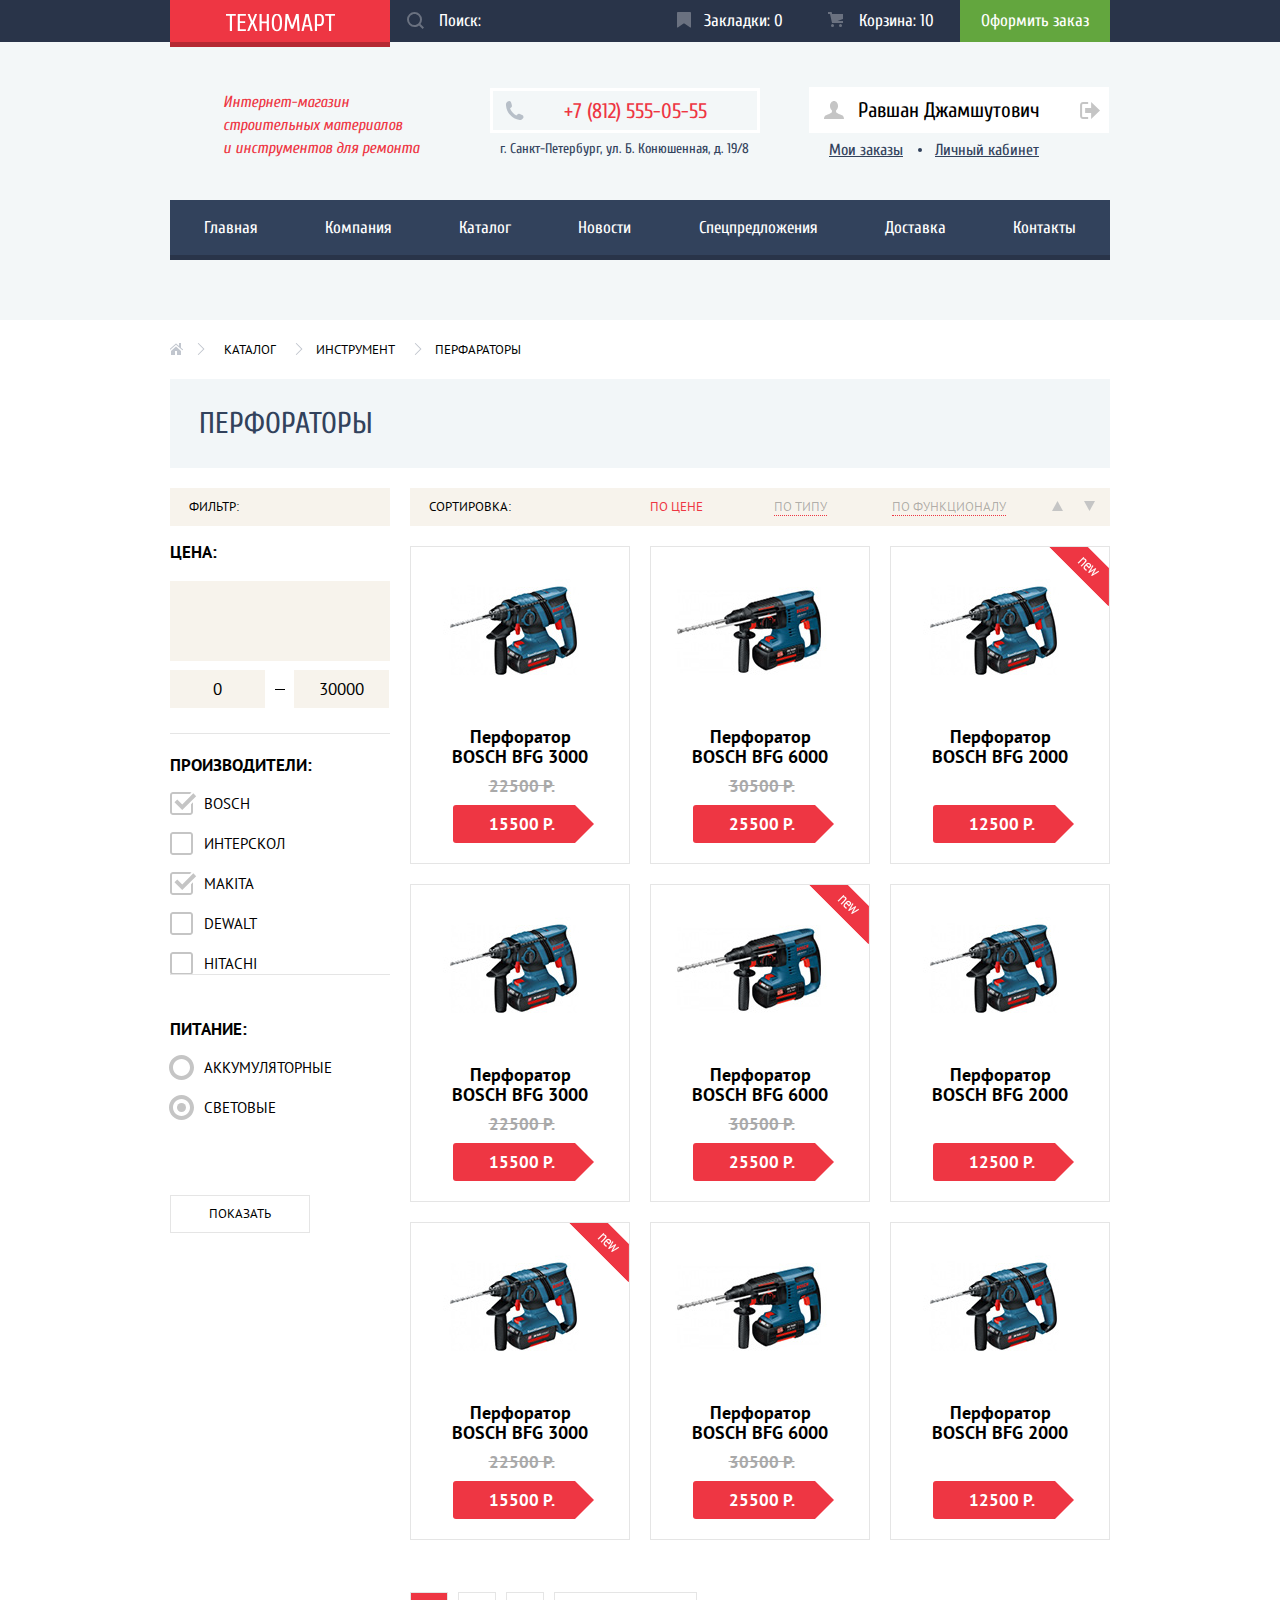
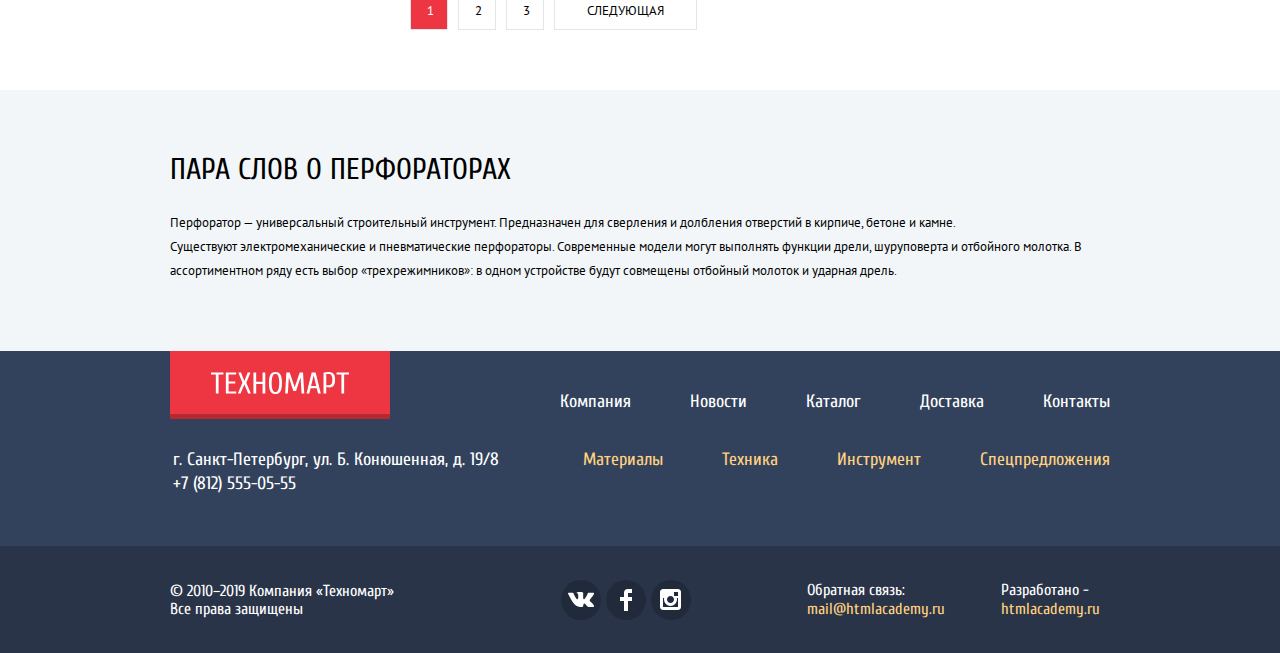
==== commit 7e3180e6: "Личный проект: продолжаем оформление декоративных элементов" ====
--- a/catalog.html
+++ b/catalog.html
@@ -222,10 +222,16 @@
                   <li class="fieldset-growth__item">
                     <label class="fieldset-growth__label visually-hidden" for="growth-increase">По возрастанию</label>
                     <input class="fieldset-growth__input" type="radio" name="growth" value="increase" id="growth-increase">
+                    <svg xmlns="http://www.w3.org/2000/svg" width="11" height="10" viewBox="0 0 11 10">
+                      <path fill="#231F20" d="M5.5 0L0 10h11z"/>
+                    </svg>
                   </li>
-                  <li>
+                  <li class="fieldset-growth__item">
                     <label class="fieldset-growth__label visually-hidden" for="growth-decrease">По убиыванию</label>
                     <input class="fieldset-growth__input" type="radio" name="growth" value="decrease" id="growth-decrease">
+                    <svg xmlns="http://www.w3.org/2000/svg" width="11" height="10" viewBox="0 0 11 10">
+                      <path fill="#231F20" d="M5.5 10L0 0h11"/>
+                    </svg>
                   </li>
                 </ul>
               </fieldset>
--- a/css/style.css
+++ b/css/style.css
@@ -557,7 +557,7 @@
 }
 
 .categories {
-    padding-top: 60px;
+    padding-top: 59px;
     padding-bottom: 33px;
 }
 
@@ -584,6 +584,10 @@
 .categories-item {
     width: 300px;
     min-height: 123px;
+
+    padding-left: 23px;
+    padding-top: 21px;
+    padding-bottom: 22px;
 }
 
 .break {
@@ -596,6 +600,8 @@
 }
 
 .categories-item {
+    position: relative;
+
     margin-bottom: 20px;
 }
 
@@ -603,34 +609,91 @@
     background-color: #ffbf47;
 }
 
+.categories-item:first-child::before {
+    top: 27px;
+    right: 26px;
+
+    background-image: url(../img/icon-1.svg);
+}
+
 .categories__item:nth-child(2) {
     background-color: #3bbce3;
 }
 
+.categories-item:nth-child(2)::before {
+    top: 27px;
+    right: 27px;
+
+    background-image: url(../img/icon-2.svg);
+}
+
 .categories__item:nth-child(3) {
     background-color: #c682c2;
 }
 
+.categories-item:nth-child(3)::before {
+    top: 25px;
+    right: 31px;
+    
+    background-image: url(../img/icon-3.svg);
+}
+
 .categories__item:nth-child(4) {
     background-color: #8ed78f;
 }
 
+.categories-item:nth-child(4)::before {
+    top: 26px;
+    right: 36px;
+    
+    background-image: url(../img/icon-4.svg);
+}
+
 .categories__item:nth-child(6) {
     background-color: #ffc047;
+}
+
+.categories-item:nth-child(6)::before {
+    top: 26px;
+    right: 31px;
+    
+    background-image: url(../img/icon-5.svg);
+}
+
+.categories-item::before {
+    content: "";
+
+    position: absolute;
+
+    width: 78px;
+    height: 72px;
+
+    background-position: center center;
+    background-repeat: no-repeat;
 }
 
 .categories-item .categories-item__heading {
     font-size: 24px;
     line-height: 30px;
     font-weight: bold;
+
+    margin-bottom: 12px;
 }
 
 .categories-item .categories-item__link {
+    display: block;
+
     font-size: 14px;
     line-height: 18px;
     font-weight: normal;
     text-transform: uppercase;
-
+    text-align: center;
+
+    width: 135px;
+    height: 38px;
+    padding-top: 11px;
+
+    border-radius: 3px;
     background-color: rgba(0, 0, 0, 0.1);
 }
 
@@ -653,20 +716,25 @@
 
 .slider-item {
     height: 266px;
-}
-
-.slider-item:first-child {
-    background-image: url(../img/slide1.jpg);
-}
-
-.slider-item:last-child {
-    background-image: url(../img/slide2.jpg);
-}
-
-.slider-item {
+
+    padding-left: 25px;
+    padding-top: 24px;
+
     display: none;
     background-repeat: no-repeat;
     background-size: cover;
+}
+
+.slider-item:first-child {
+    background-image: url(../img/slide1.jpg);
+}
+
+.slider-item:nth-child(2) {
+    background-image: url(../img/slide2.jpg);
+}
+
+.slider-item .slider-item__inner {
+    margin-bottom: 123px;
 }
 
 .slider-item.active {
@@ -685,6 +753,42 @@
     line-height: 24px;
     font-weight: normal;
 }
+
+.slider-item .slider-item__link {
+    display: block;
+    text-align: center;
+
+    width: 195px;
+    height: 38px;
+    padding-top: 10px;
+}
+
+.slider__btn-left,
+.slider__btn-right {
+    position: absolute;
+    top: 50%;
+
+    width: 22px;
+    height: 40px;
+    margin-top: -20px;
+
+    border: none;
+    background-color: transparent;
+    background-position: 0 0;
+    background-repeat: no-repeat;
+}
+
+.slider__btn-left {
+    left: 25px;
+
+    background-image: url(../img/icon-left.svg);
+}
+
+.slider__btn-right {
+    right: 20px;
+
+    background-image: url(../img/icon-right.svg);
+}
 /* ===== /categories ===== */
 
 /* ===== products ===== */
@@ -695,6 +799,9 @@
     background-color: #f9f5f0;
 
     min-height: 89px;
+    padding-left: 29px;
+    padding-right: 24px;
+    padding-top: 25px;
 }
 
 .popular .popular__heading {
@@ -707,6 +814,14 @@
 
     margin: 0;
     padding: 0;
+    padding-top: 5px;
+}
+
+.popular .popular__link {
+    width: 253px;
+    height: 38px;
+    padding-top: 10px;
+    text-align: center;
 }
 
 .products .products__list,
@@ -948,6 +1063,7 @@
 
 .manufacturers .manufacturers__item {
     width: 220px;
+    height: 145px;
     margin-bottom: 20px;
 
     border: 1px solid #eaeaea;
@@ -955,6 +1071,22 @@
 
 .manufacturers .manufacturers__item:not(:nth-child(4n + 4)) {
     margin-right: 20px;
+}
+
+.manufacturers-item .manufacturers-item__link {
+    display: flex;
+    justify-content: center;
+    align-items: center;
+
+    height: 145px;
+}
+
+.manufacturers .manufacturers__item:hover {
+    border: none;
+}
+
+.manufacturers-item .manufacturers-item__link:hover {
+    box-shadow: 0px 10px 25px 0px rgba(41, 52, 73, 0.5);
 }
 /* ===== /manufacturers ===== */
 
@@ -1641,6 +1773,9 @@
     display: flex;
 
     background-color: #f7f3ec;
+
+    padding-top: 10px;
+    padding-left: 19px;
 }
 
 .sort .sort__heading {
@@ -1648,9 +1783,15 @@
     line-height: 18px;
     font-weight: normal;
 
+    flex-basis: 221px;
+    
     min-height: 38px;
     margin: 0;
     padding: 0;
+}
+
+.sort-form {
+    display: flex;
 }
 
 .sort-form .sort-form__fieldset {
@@ -1658,16 +1799,36 @@
 
     margin: 0;
     padding: 0;
+    margin-top: -2px;
 }
 
 .fieldset-type .fieldset-type__list,
 .fieldset-growth .fieldset-growth__list {
     display: flex;
+    justify-content: space-between;
+    flex-basis: 200px;
 
     list-style: none;
 
     margin: 0;
     padding: 0;
+}
+
+.sort-form__fieldset.fieldset-type {
+    margin-right: 46px;
+}
+
+.sort-form__fieldset.fieldset-growth {
+    display: flex;
+    width: 43px;
+}
+
+.fieldset-type .fieldset-type__item:first-child {
+    margin-right: 71px;
+}
+
+.fieldset-type .fieldset-type__item:nth-child(2) {
+    margin-right: 65px;
 }
 
 .fieldset-type .fieldset-type__label {
@@ -1693,7 +1854,26 @@
 
 .fieldset-type .fieldset-type__input,
 .fieldset-growth .fieldset-growth__input {
-    display: none;
+    -webkit-appearance: none;
+    appearance: none;
+
+    position: absolute;
+    top: 5px;
+
+    width: 11px;
+    height: 10px;
+}
+
+.fieldset-growth__item {
+    position: relative;
+}
+
+.fieldset-growth__item path {
+    fill: #c5c5c5;
+}
+
+.fieldset-growth__input:checked + svg path {
+    fill: #ee3643;
 }
 /* ===== /sort ===== */ 
 
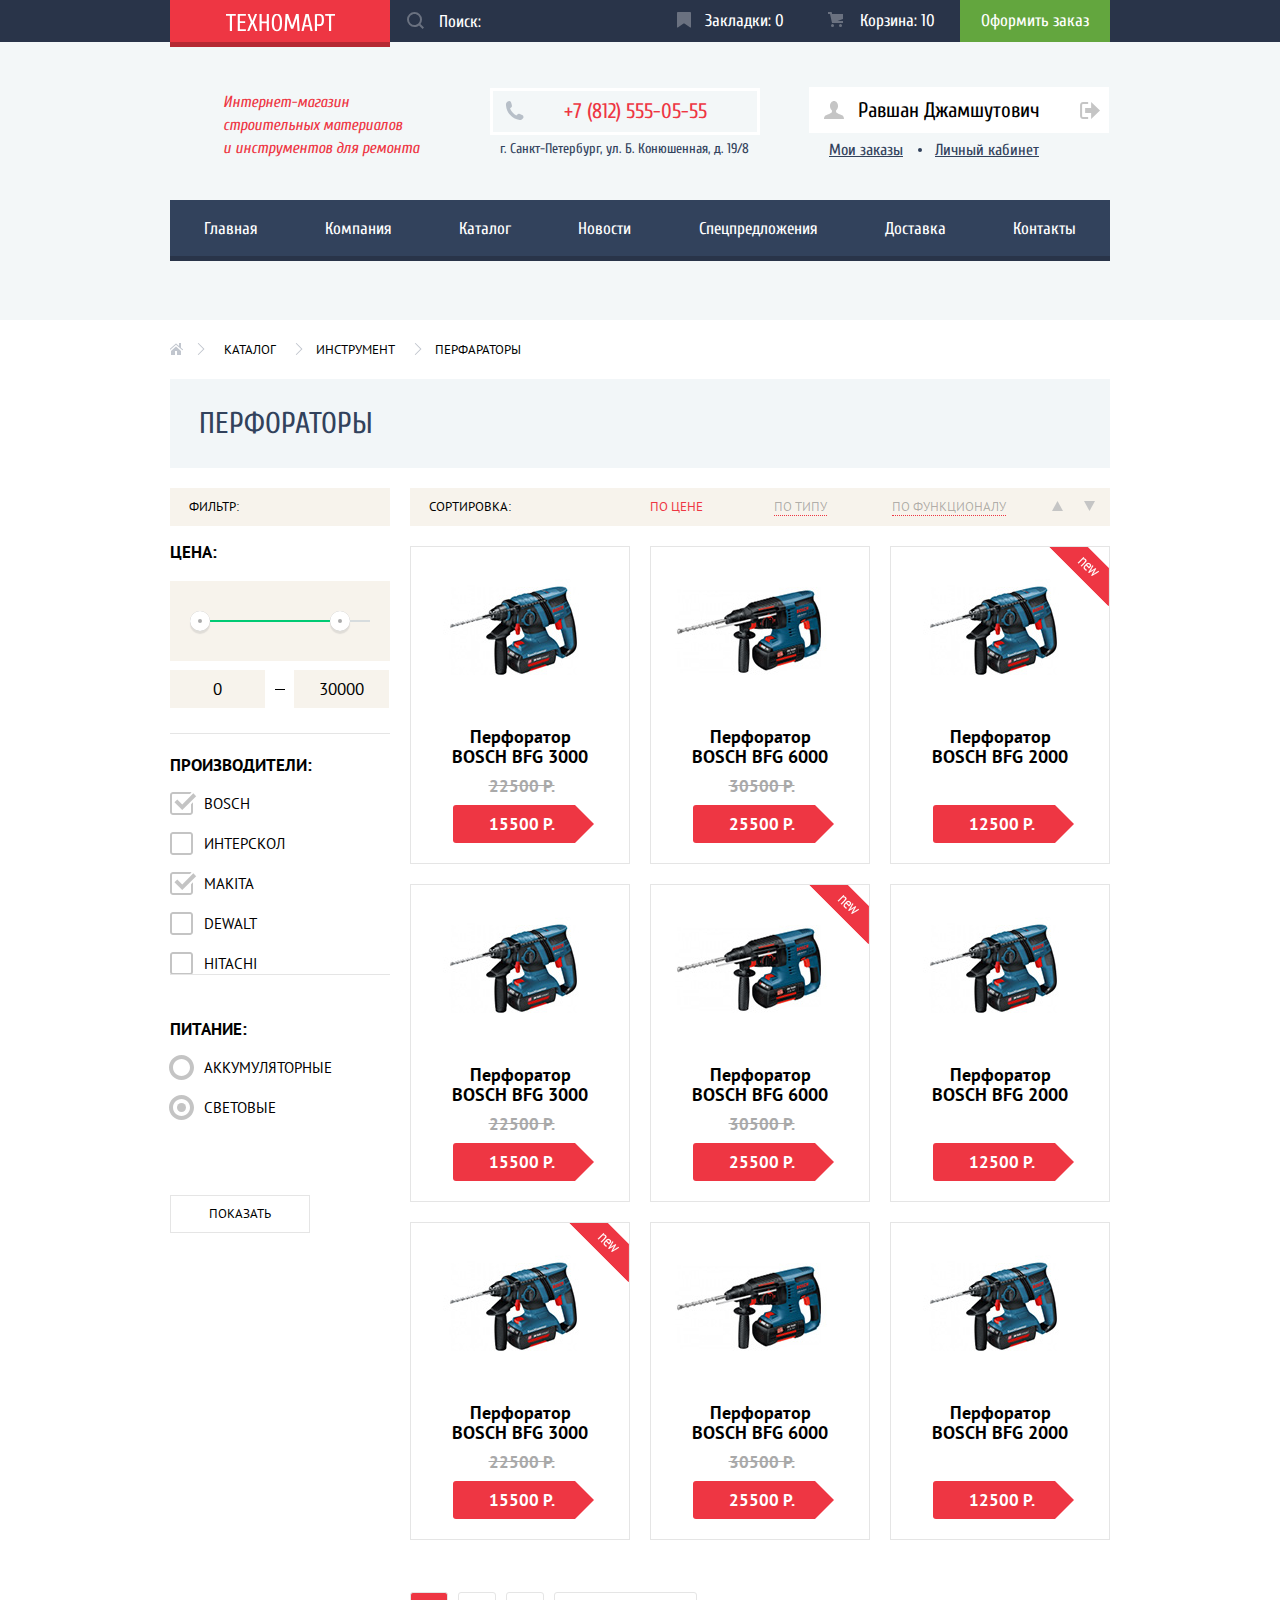
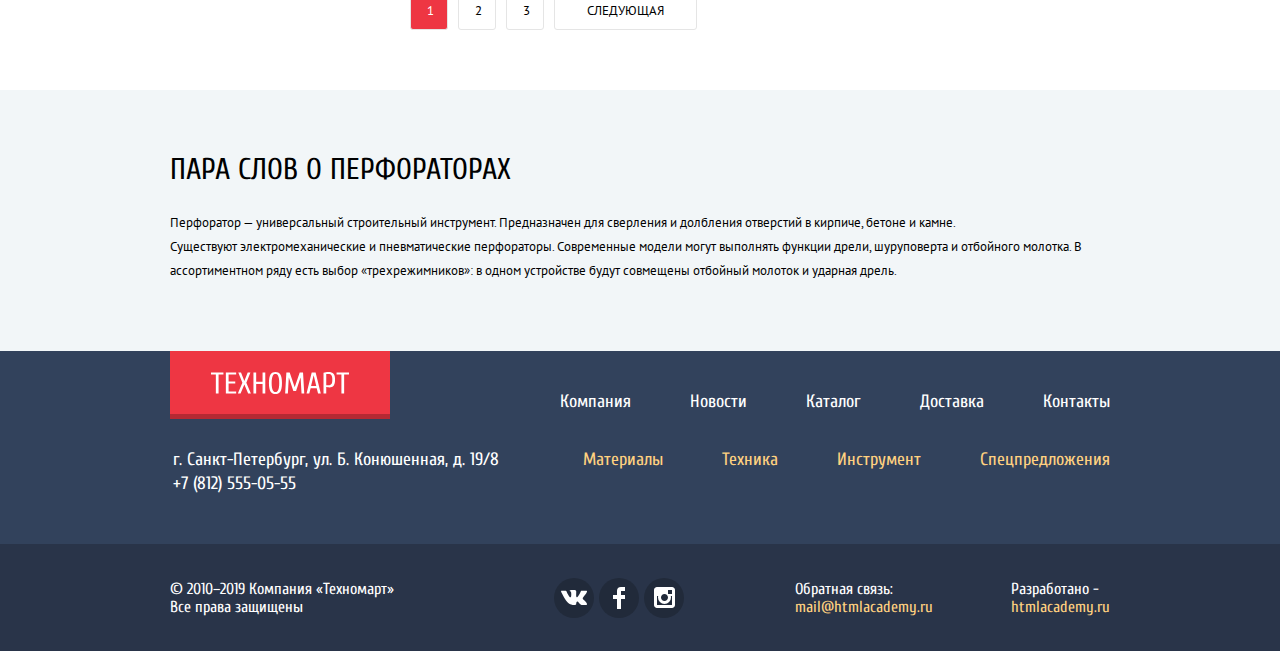
==== commit 02713018: "Личный проект: завершаем вёрстку" ====
--- a/catalog.html
+++ b/catalog.html
@@ -14,7 +14,17 @@
     <div class="header__menu header-menu">
       <div class="wrap">
         <a class="header-menu__logo header-menu--logo logo" href="#">
-          <img class="header-menu__img" src="img/logo-technomart.svg" width="109" height="19" alt="На главную Техномарт">
+          <svg xmlns="http://www.w3.org/2000/svg" xmlns:xlink="http://www.w3.org/1999/xlink" preserveAspectRatio="xMidYMid" width="109" height="19" viewBox="0 0 136.5 21.59">
+            <defs>
+              <style>
+                .cls-1 {
+                  fill: #fff;
+                  fill-rule: evenodd;
+                }
+              </style>
+            </defs>
+            <path d="M131.694,2.397 L131.694,21.297 L128.994,21.297 L128.994,2.397 L124.194,2.397 L124.194,0.297 L136.494,0.297 L136.494,2.397 L131.694,2.397 ZM121.299,13.512 C120.829,14.102 120.239,14.522 119.529,14.772 C118.819,15.022 117.974,15.147 116.994,15.147 C116.534,15.147 116.014,15.117 115.434,15.057 C114.854,14.997 114.374,14.927 113.994,14.847 L113.994,21.297 L111.294,21.297 L111.294,0.597 C112.054,0.377 112.819,0.222 113.589,0.132 C114.359,0.042 115.194,-0.003 116.094,-0.003 C117.294,-0.003 118.314,0.122 119.154,0.372 C119.994,0.622 120.674,1.037 121.194,1.617 C121.714,2.197 122.094,2.967 122.334,3.927 C122.574,4.887 122.694,6.077 122.694,7.497 C122.694,8.957 122.579,10.177 122.349,11.157 C122.119,12.137 121.769,12.922 121.299,13.512 ZM119.769,4.797 C119.619,4.077 119.384,3.507 119.064,3.087 C118.744,2.667 118.339,2.372 117.849,2.202 C117.359,2.032 116.774,1.947 116.094,1.947 L113.994,1.947 L113.994,13.047 L116.094,13.047 C116.774,13.047 117.359,12.962 117.849,12.792 C118.339,12.622 118.744,12.327 119.064,11.907 C119.384,11.487 119.619,10.917 119.769,10.197 C119.919,9.477 119.994,8.577 119.994,7.497 C119.994,6.417 119.919,5.517 119.769,4.797 ZM104.544,15.897 L98.544,15.897 L97.194,21.297 L94.494,21.297 L99.594,0.297 L103.494,0.297 L108.594,21.297 L105.894,21.297 L104.544,15.897 ZM101.604,3.297 L101.484,3.297 L98.994,13.797 L104.094,13.797 L101.604,3.297 ZM88.644,5.697 L88.494,5.697 L84.144,18.597 L81.444,18.597 L77.094,5.697 L76.944,5.697 L76.044,21.297 L73.344,21.297 L74.544,0.297 L77.844,0.297 L82.734,14.697 L82.854,14.697 L87.744,0.297 L91.044,0.297 L92.244,21.297 L89.544,21.297 L88.644,5.697 ZM68.484,19.347 C67.924,20.167 67.249,20.747 66.459,21.087 C65.669,21.427 64.764,21.597 63.744,21.597 C62.724,21.597 61.819,21.427 61.029,21.087 C60.239,20.747 59.564,20.167 59.004,19.347 C58.444,18.527 58.019,17.422 57.729,16.032 C57.439,14.642 57.294,12.897 57.294,10.797 C57.294,8.697 57.439,6.952 57.729,5.562 C58.019,4.172 58.444,3.067 59.004,2.247 C59.564,1.427 60.239,0.847 61.029,0.507 C61.819,0.167 62.724,-0.003 63.744,-0.003 C64.764,-0.003 65.669,0.167 66.459,0.507 C67.249,0.847 67.924,1.427 68.484,2.247 C69.044,3.067 69.469,4.172 69.759,5.562 C70.049,6.952 70.194,8.697 70.194,10.797 C70.194,12.897 70.049,14.642 69.759,16.032 C69.469,17.422 69.044,18.527 68.484,19.347 ZM67.179,6.357 C66.969,5.197 66.694,4.277 66.354,3.597 C66.014,2.917 65.614,2.447 65.154,2.187 C64.694,1.927 64.224,1.797 63.744,1.797 C63.264,1.797 62.794,1.927 62.334,2.187 C61.874,2.447 61.474,2.917 61.134,3.597 C60.794,4.277 60.519,5.197 60.309,6.357 C60.099,7.517 59.994,8.997 59.994,10.797 C59.994,12.597 60.099,14.077 60.309,15.237 C60.519,16.397 60.794,17.317 61.134,17.997 C61.474,18.677 61.874,19.147 62.334,19.407 C62.794,19.667 63.264,19.797 63.744,19.797 C64.224,19.797 64.694,19.667 65.154,19.407 C65.614,19.147 66.014,18.677 66.354,17.997 C66.694,17.317 66.969,16.397 67.179,15.237 C67.389,14.077 67.494,12.597 67.494,10.797 C67.494,8.997 67.389,7.517 67.179,6.357 ZM50.994,11.697 L44.694,11.697 L44.694,21.297 L41.994,21.297 L41.994,0.297 L44.694,0.297 L44.694,9.597 L50.994,9.597 L50.994,0.297 L53.694,0.297 L53.694,21.297 L50.994,21.297 L50.994,11.697 ZM36.745,21.297 L32.995,12.297 L29.245,21.297 L26.545,21.297 L31.045,10.497 L26.995,0.297 L29.695,0.297 L32.995,8.697 L36.295,0.297 L38.995,0.297 L34.945,10.497 L39.445,21.297 L36.745,21.297 ZM14.695,0.297 L24.895,0.297 L24.895,2.397 L17.395,2.397 L17.395,9.297 L23.995,9.297 L23.995,11.397 L17.395,11.397 L17.395,19.197 L24.895,19.197 L24.895,21.297 L14.695,21.297 L14.695,0.297 ZM7.495,21.297 L4.795,21.297 L4.795,2.397 L-0.005,2.397 L-0.005,0.297 L12.295,0.297 L12.295,2.397 L7.495,2.397 L7.495,21.297 Z" class="cls-1"/>
+          </svg> 
         </a>
 
         <form class="header-menu__search header-search" action="#" method="GET">
@@ -134,7 +144,10 @@
         <form class="filter__form filter-form" action="#" method="GET">
           <fieldset class="filter-form__fieldset fieldset-price">
             <legend class="fieldset-price__legend">Цена:</legend>
-              <div class="fieldset-price__range"></div>
+              <div class="fieldset-price__range">
+                <span class="left-marker marker"></span>
+                <span class="right-marker marker"></span>
+              </div>
               <div class="fieldset-price__value min">
                 <input class="fieldset-price__input" type="text" name="min-price" placeholder="0" id="filter-min-price">
                 <label class="fieldset-price__label visually-hidden" for="filter-min-price">Минимальная цена</label>
@@ -397,7 +410,17 @@
           <div class="wrap">
             <div class="footer-top__inner">
               <a class="footer-top__logo logo" href="#">
-                <img class="footer-top__img" src="img/logo-technomart.svg" width="138" height="22" alt="Техномарт">
+                <svg xmlns="http://www.w3.org/2000/svg" xmlns:xlink="http://www.w3.org/1999/xlink" preserveAspectRatio="xMidYMid" width="138" height="22" viewBox="0 0 136.5 21.59">
+                  <defs>
+                    <style>
+                      .cls-1 {
+                        fill: #fff;
+                        fill-rule: evenodd;
+                      }
+                    </style>
+                  </defs>
+                  <path d="M131.694,2.397 L131.694,21.297 L128.994,21.297 L128.994,2.397 L124.194,2.397 L124.194,0.297 L136.494,0.297 L136.494,2.397 L131.694,2.397 ZM121.299,13.512 C120.829,14.102 120.239,14.522 119.529,14.772 C118.819,15.022 117.974,15.147 116.994,15.147 C116.534,15.147 116.014,15.117 115.434,15.057 C114.854,14.997 114.374,14.927 113.994,14.847 L113.994,21.297 L111.294,21.297 L111.294,0.597 C112.054,0.377 112.819,0.222 113.589,0.132 C114.359,0.042 115.194,-0.003 116.094,-0.003 C117.294,-0.003 118.314,0.122 119.154,0.372 C119.994,0.622 120.674,1.037 121.194,1.617 C121.714,2.197 122.094,2.967 122.334,3.927 C122.574,4.887 122.694,6.077 122.694,7.497 C122.694,8.957 122.579,10.177 122.349,11.157 C122.119,12.137 121.769,12.922 121.299,13.512 ZM119.769,4.797 C119.619,4.077 119.384,3.507 119.064,3.087 C118.744,2.667 118.339,2.372 117.849,2.202 C117.359,2.032 116.774,1.947 116.094,1.947 L113.994,1.947 L113.994,13.047 L116.094,13.047 C116.774,13.047 117.359,12.962 117.849,12.792 C118.339,12.622 118.744,12.327 119.064,11.907 C119.384,11.487 119.619,10.917 119.769,10.197 C119.919,9.477 119.994,8.577 119.994,7.497 C119.994,6.417 119.919,5.517 119.769,4.797 ZM104.544,15.897 L98.544,15.897 L97.194,21.297 L94.494,21.297 L99.594,0.297 L103.494,0.297 L108.594,21.297 L105.894,21.297 L104.544,15.897 ZM101.604,3.297 L101.484,3.297 L98.994,13.797 L104.094,13.797 L101.604,3.297 ZM88.644,5.697 L88.494,5.697 L84.144,18.597 L81.444,18.597 L77.094,5.697 L76.944,5.697 L76.044,21.297 L73.344,21.297 L74.544,0.297 L77.844,0.297 L82.734,14.697 L82.854,14.697 L87.744,0.297 L91.044,0.297 L92.244,21.297 L89.544,21.297 L88.644,5.697 ZM68.484,19.347 C67.924,20.167 67.249,20.747 66.459,21.087 C65.669,21.427 64.764,21.597 63.744,21.597 C62.724,21.597 61.819,21.427 61.029,21.087 C60.239,20.747 59.564,20.167 59.004,19.347 C58.444,18.527 58.019,17.422 57.729,16.032 C57.439,14.642 57.294,12.897 57.294,10.797 C57.294,8.697 57.439,6.952 57.729,5.562 C58.019,4.172 58.444,3.067 59.004,2.247 C59.564,1.427 60.239,0.847 61.029,0.507 C61.819,0.167 62.724,-0.003 63.744,-0.003 C64.764,-0.003 65.669,0.167 66.459,0.507 C67.249,0.847 67.924,1.427 68.484,2.247 C69.044,3.067 69.469,4.172 69.759,5.562 C70.049,6.952 70.194,8.697 70.194,10.797 C70.194,12.897 70.049,14.642 69.759,16.032 C69.469,17.422 69.044,18.527 68.484,19.347 ZM67.179,6.357 C66.969,5.197 66.694,4.277 66.354,3.597 C66.014,2.917 65.614,2.447 65.154,2.187 C64.694,1.927 64.224,1.797 63.744,1.797 C63.264,1.797 62.794,1.927 62.334,2.187 C61.874,2.447 61.474,2.917 61.134,3.597 C60.794,4.277 60.519,5.197 60.309,6.357 C60.099,7.517 59.994,8.997 59.994,10.797 C59.994,12.597 60.099,14.077 60.309,15.237 C60.519,16.397 60.794,17.317 61.134,17.997 C61.474,18.677 61.874,19.147 62.334,19.407 C62.794,19.667 63.264,19.797 63.744,19.797 C64.224,19.797 64.694,19.667 65.154,19.407 C65.614,19.147 66.014,18.677 66.354,17.997 C66.694,17.317 66.969,16.397 67.179,15.237 C67.389,14.077 67.494,12.597 67.494,10.797 C67.494,8.997 67.389,7.517 67.179,6.357 ZM50.994,11.697 L44.694,11.697 L44.694,21.297 L41.994,21.297 L41.994,0.297 L44.694,0.297 L44.694,9.597 L50.994,9.597 L50.994,0.297 L53.694,0.297 L53.694,21.297 L50.994,21.297 L50.994,11.697 ZM36.745,21.297 L32.995,12.297 L29.245,21.297 L26.545,21.297 L31.045,10.497 L26.995,0.297 L29.695,0.297 L32.995,8.697 L36.295,0.297 L38.995,0.297 L34.945,10.497 L39.445,21.297 L36.745,21.297 ZM14.695,0.297 L24.895,0.297 L24.895,2.397 L17.395,2.397 L17.395,9.297 L23.995,9.297 L23.995,11.397 L17.395,11.397 L17.395,19.197 L24.895,19.197 L24.895,21.297 L14.695,21.297 L14.695,0.297 ZM7.495,21.297 L4.795,21.297 L4.795,2.397 L-0.005,2.397 L-0.005,0.297 L12.295,0.297 L12.295,2.397 L7.495,2.397 L7.495,21.297 Z" class="cls-1"/>
+                </svg>
               </a>
               <p class="footer-top__text">г. Санкт-Петербург, ул. Б. Конюшенная, д. 19/8 <br> +7 (812) 555-05-55</p>
             </div>
--- a/css/style.css
+++ b/css/style.css
@@ -22,6 +22,11 @@
     text-decoration: none;
 }
 
+img {
+    max-width: 100%;
+    height: auto;
+}
+
 .logo {
     background-color: #ee3643;
     border-bottom: 5px solid #b52933;
@@ -38,7 +43,7 @@
 }
 
 .button {
-    font-family: 'Cuprum', sans-serif;
+    font-family: 'Cuprum', "Arial", sans-serif;
     font-size: 14px;
     line-height: 18px;
     font-weight: normal;
@@ -62,7 +67,7 @@
 }
 
 .text {
-    font-family: 'PT sans', sans-serif;
+    font-family: 'PT sans', "Arial", sans-serif;
     font-size: 13px;
     line-height: 24px;
     font-weight: normal;
@@ -76,14 +81,16 @@
 
 /* ===== header ===== */
 .header {
-    font-family: 'Cuprum', sans-serif;
+    font-family: 'Cuprum', "Arial", sans-serif;
 
     background-color: #f3f7f8;
 
-    padding-bottom: 60px;
+    padding-bottom: 59px;
 }
 
 .header-menu {
+    height: 42px;
+
     background-color: #293449;
 }
 
@@ -93,6 +100,8 @@
     justify-content: flex-end;
 
     position: relative;
+
+    height: 42px;
 }
 
 .header-menu .header-menu__logo {
@@ -111,8 +120,8 @@
 
 .header-menu .header-menu__btn {
     width: 150px;
-    height: 42px;
-    padding-top: 12px;
+    min-height: 42px;
+    padding: 12px 21px;
 
     text-align: center;
 
@@ -143,12 +152,17 @@
 
 .header-search .header-search__field {
     width: 270px;
-    padding-left: 49px;
+    padding: 12px 14px 12px 49px;
 }
 
 .header-search .header-search__btn,
 .header-search .header-search__field {
-    min-height: 42px;
+    font-size: 17px;
+    line-height: 18px;
+    font-weight: normal;
+    color: #ffffff;
+
+    height: 42px;
 
     vertical-align: middle;
 
@@ -164,7 +178,32 @@
     opacity: 0.3;
 }
 
-.header-menu a,
+.header-search .header-search__field::-webkit-input-placeholder {
+    font-size: 17px;
+    line-height: 18px;
+    font-weight: normal;
+    color: #ffffff;
+}
+.header-search .header-search__field::-moz-placeholder {
+    font-size: 17px;
+    line-height: 18px;
+    font-weight: normal;
+    color: #ffffff;
+    opacity: 1;
+}
+.header-search .header-search__field:-ms-input-placeholder {
+    font-size: 17px;
+    line-height: 18px;
+    font-weight: normal;
+    color: #ffffff;
+}
+.header-search .header-search__field::-ms-input-placeholder {
+    font-size: 17px;
+    line-height: 18px;
+    font-weight: normal;
+    color: #ffffff;
+}
+
 .header-search .header-search__field::placeholder {
     font-size: 17px;
     line-height: 18px;
@@ -172,13 +211,26 @@
     color: #ffffff;
 }
 
+.header-menu a {
+    font-size: 17px;
+    line-height: 18px;
+    font-weight: normal;
+    color: #ffffff;
+}
+
 .header-menu .header-menu__bookmarks,
 .header-menu .header-menu__basket {
     position: relative;
 
+    text-align: center;
+
+    offset: none;
+
     width: 150px;
     min-height: 42px;
     padding-top: 12px;
+    padding-right: 25px;
+    padding-bottom: 12px;
 }
 
 .header-menu .header-menu__bookmarks {
@@ -254,6 +306,8 @@
 }
 
 .header-search .header-search__field:focus {
+    color: #000000;
+
     background-color: #fff;
 }
 
@@ -270,11 +324,17 @@
 }
 
 .header-info {
-    display: flex;
-    align-items: center;
-    justify-content: space-between;
-
-    min-height: 158px;
+    display: -webkit-box;
+    display: -ms-flexbox;
+    display: flex;
+    -webkit-box-align: center;
+        -ms-flex-align: center;
+            align-items: center;
+    -webkit-box-pack: justify;
+        -ms-flex-pack: justify;
+            justify-content: space-between;
+
+    height: 158px;
     padding-left: 53px;
 }
 
@@ -288,6 +348,8 @@
     margin: 0;
     padding: 0;
     padding-top: 9px;
+
+    max-width: 200px;
 }
 
 .header-info .header-info__contacts {
@@ -313,8 +375,7 @@
 
     width: 270px;
     min-height: 45px;
-    padding-top: 10px;
-    padding-left: 71px;
+    padding: 10px 30px 10px 71px;
 }
 
 .header-contacts .header-contacts__phone::after {
@@ -355,8 +416,7 @@
 
     width: 121px;
     margin-right: 6px;
-    padding-left: 48px;
-    padding-top: 13px;
+    padding: 13px 13px 13px 48px;
 }
 
 .header-login .header-login__svg {
@@ -378,8 +438,7 @@
     vertical-align: top;
 
     width: 150px;
-    padding-left: 25px;
-    padding-top: 13px;
+    padding: 13px 13px 13px 25px;
 }
 
 .header-login .header-login__profile {
@@ -524,7 +583,6 @@
 .header-navigation .header-navigation__link {
     display: flex;
     justify-content: center;
-    align-items: center;
 
     font-size: 17px;
     line-height: 17px;
@@ -536,6 +594,8 @@
 
     min-height: 60px;
     padding: 0;
+    padding-top: 20px;
+    padding-bottom: 19px;
 }
 
 .header-navigation .header-navigation__link:hover {
@@ -552,7 +612,7 @@
 /* ===== categories ===== */
 .categories,
 .categories a {
-    font-family: 'Cuprum', sans-serif;
+    font-family: 'Cuprum', "Arial", sans-serif;
     color: #ffffff;
 }
 
@@ -561,10 +621,6 @@
     padding-bottom: 33px;
 }
 
-.categories .wrap {
-    position: relative;
-}
-
 .categories h3 {
     margin: 0;
     padding: 0;
@@ -572,8 +628,6 @@
 
 .categories .categories__list {
     display: flex;
-    flex-wrap: wrap;
-    justify-content: flex-end;
 
     list-style: none;
 
@@ -628,7 +682,7 @@
 }
 
 .categories__item:nth-child(3) {
-    background-color: #c682c2;
+    background-color: #dc91d8;
 }
 
 .categories-item:nth-child(3)::before {
@@ -638,82 +692,99 @@
     background-image: url(../img/icon-3.svg);
 }
 
-.categories__item:nth-child(4) {
+.categories-item::before {
+    content: "";
+
+    position: absolute;
+
+    width: 78px;
+    height: 72px;
+
+    background-position: center center;
+    background-repeat: no-repeat;
+}
+
+.categories-item .categories-item__heading {
+    font-size: 24px;
+    line-height: 30px;
+    font-weight: bold;
+
+    max-width: 150px;
+    margin-bottom: 12px;
+}
+
+.categories-item .categories-item__link {
+    display: block;
+
+    font-size: 14px;
+    line-height: 18px;
+    font-weight: normal;
+    text-transform: uppercase;
+    text-align: center;
+
+    width: 135px;
+    min-height: 38px;
+    padding: 10px 20px;
+
+    border-radius: 3px;
+    background-color: rgba(0, 0, 0, 0.1);
+}
+
+.categories-item .categories-item__link:hover {
+    background-color: rgba(0, 0, 0, 0.2);
+}
+
+.categories-item .categories-item__link:active {
+    background-color: rgba(0, 0, 0, 0.3);
+}
+
+.categories__inner {
+    display: flex;
+}
+
+.slider {
+    -ms-flex-preferred-size: 640px;
+        flex-basis: 620px;
+    height: 266px;
+
+    position: relative;
+
+    margin-right: 20px;
+}
+
+.categories__list.column {
+    display: flex;
+    flex-direction: column;
+
+    flex-basis: 300px;
+}
+
+.categories__list.column .categories__item {
+    margin-left: 0;
+}
+
+.categories__list.column .categories__item:first-child {
     background-color: #8ed78f;
 }
 
-.categories-item:nth-child(4)::before {
+.categories__list.column .categories__item:first-child::before {
     top: 26px;
     right: 36px;
     
     background-image: url(../img/icon-4.svg);
 }
 
-.categories__item:nth-child(6) {
+.categories__list.column .categories__item:nth-child(2) {
     background-color: #ffc047;
 }
 
-.categories-item:nth-child(6)::before {
+.categories__list.column .categories__item:nth-child(2)::before {
     top: 26px;
     right: 31px;
     
     background-image: url(../img/icon-5.svg);
 }
 
-.categories-item::before {
-    content: "";
-
-    position: absolute;
-
-    width: 78px;
-    height: 72px;
-
-    background-position: center center;
-    background-repeat: no-repeat;
-}
-
-.categories-item .categories-item__heading {
-    font-size: 24px;
-    line-height: 30px;
-    font-weight: bold;
-
-    margin-bottom: 12px;
-}
-
-.categories-item .categories-item__link {
-    display: block;
-
-    font-size: 14px;
-    line-height: 18px;
-    font-weight: normal;
-    text-transform: uppercase;
-    text-align: center;
-
-    width: 135px;
-    height: 38px;
-    padding-top: 11px;
-
-    border-radius: 3px;
-    background-color: rgba(0, 0, 0, 0.1);
-}
-
-.categories-item .categories-item__link:hover {
-    background-color: rgba(0, 0, 0, 0.2);
-}
-
-.categories-item .categories-item__link:active {
-    background-color: rgba(0, 0, 0, 0.3);
-}
-
-.slider {
-    position: absolute;
-    left: 0;
-    bottom: 20px;
-
-    width: 620px;
-    height: 266px;
-}
-
 .slider-item {
     height: 266px;
 
@@ -723,6 +794,7 @@
     display: none;
     background-repeat: no-repeat;
     background-size: cover;
+    background-color: #000000;
 }
 
 .slider-item:first-child {
@@ -759,8 +831,8 @@
     text-align: center;
 
     width: 195px;
-    height: 38px;
-    padding-top: 10px;
+    min-height: 38px;
+    padding: 10px 45px; 
 }
 
 .slider__btn-left,
@@ -789,6 +861,34 @@
 
     background-image: url(../img/icon-right.svg);
 }
+
+.slider__dots {
+    position: absolute;
+    width: 100px;
+    text-align: center;
+
+    left: 50%;
+    bottom: 34px;
+    margin-left: -50px;
+}
+
+.slider__dot {
+    width: 10px;
+    height: 10px;
+    padding: 0;
+    margin: 0;
+    
+    border: 2px solid #ffffff;
+    border-radius: 50%;
+}
+
+.slider__dot.active {
+    background-color: #ee3643;
+}
+
+.slider__dot:not(:last-child) {
+    margin-right: 6px;
+}
 /* ===== /categories ===== */
 
 /* ===== products ===== */
@@ -799,13 +899,11 @@
     background-color: #f9f5f0;
 
     min-height: 89px;
-    padding-left: 29px;
-    padding-right: 24px;
-    padding-top: 25px;
+    padding: 25px 24px 25px 29px;
 }
 
 .popular .popular__heading {
-    font-family: 'Cuprum', sans-serif;
+    font-family: 'Cuprum', "Arial", sans-serif;
     font-size: 30px;
     line-height: 30px;
     font-weight: normal;
@@ -819,8 +917,8 @@
 
 .popular .popular__link {
     width: 253px;
-    height: 38px;
-    padding-top: 10px;
+    min-height: 38px;
+    padding: 12px 50px 8px 50px;
     text-align: center;
 }
 
@@ -829,7 +927,7 @@
     display: flex;
     flex-wrap: wrap;
 
-    font-family: 'PT sans', sans-serif;
+    font-family: 'PT sans', "Arial", sans-serif;
     font-weight: bold;
 
     list-style: none;
@@ -895,7 +993,7 @@
 }
 
 .products-item .products-item__btn {
-    font-family: 'PT sans', sans-serif;
+    font-family: 'PT sans', "Arial", sans-serif;
     font-weight: bold;
     color: #ffffff;
 
@@ -958,12 +1056,11 @@
     display: block;
 
     width: 136px;
-    height: 38px;
+    min-height: 38px;
     margin: 0 auto;
-    padding-top: 3px;
-    padding-left: 10px;
-
-    font-family: 'Cuprum', sans-serif;
+    padding: 3px 10px;
+
+    font-family: 'Cuprum', "Arial", sans-serif;
     font-size: 14px;
     line-height: 18px;
     font-weight: normal;
@@ -1088,6 +1185,11 @@
 .manufacturers-item .manufacturers-item__link:hover {
     box-shadow: 0px 10px 25px 0px rgba(41, 52, 73, 0.5);
 }
+
+.manufacturers-item .manufacturers-item__link:active {
+    opacity: 0.3;
+    box-shadow: 0px 4px 10px 0px rgba(41, 52, 73, 0.5);
+}
 /* ===== /manufacturers ===== */
 
 /* ===== services ===== */
@@ -1100,7 +1202,7 @@
 
 .services .services__heading ,
 .services-tab .services-tab__heading {
-    font-family: 'Cuprum', sans-serif;
+    font-family: 'Cuprum', "Arial", sans-serif;
     text-transform: uppercase;
     
     margin: 0;
@@ -1116,6 +1218,7 @@
 }
 
 .services .services__text {
+    max-width: 400px;
     margin: 0;
     padding: 0;
     margin-bottom: 67px;
@@ -1127,7 +1230,7 @@
 
     position: relative;
 
-    font-family: 'Cuprum', sans-serif;
+    font-family: 'Cuprum', "Arial", sans-serif;
     font-size: 21px;
     line-height: 30px;
     font-weight: bold;
@@ -1190,6 +1293,7 @@
 }
 
 .services-tab .services-tab__text {
+    max-width: 300px;
     margin: 0;
     padding: 0;
     margin-bottom: 26px;
@@ -1279,7 +1383,7 @@
 /* ===== company ===== */
 .company {
     padding-top: 79px;
-    padding-bottom: 86px;
+    padding-bottom: 84px;
 }
 
 .company-info {
@@ -1293,7 +1397,7 @@
 
 .company-info .company-info__heading,
 .company-contacts .company-contacts__heading {
-    font-family: 'Cuprum', sans-serif;
+    font-family: 'Cuprum', "Arial", sans-serif;
     font-size: 30px;
     line-height: 30px;
     font-weight: normal;
@@ -1304,6 +1408,10 @@
     margin-bottom: 26px;
 } 
 
+.company-info .company-info__text {
+    max-width: 540px;
+}
+
 .company-info .company-info__text,
 .company-contacts .company-contacts__text {
     margin: 0;
@@ -1349,7 +1457,7 @@
 }
 
 .company-info .company-info__link {
-    font-family: 'Cuprum', sans-serif;
+    font-family: 'Cuprum', "Arial", sans-serif;
     font-size: 18px;
     line-height: 20px;
     font-weight: normal;
@@ -1360,7 +1468,7 @@
     display: block;
 
     width: 220px;
-    height: 38px;
+    min-height: 38px;
     padding: 10px 40px;
 }
 
@@ -1369,7 +1477,7 @@
 }
 
 .company-contacts .company-contacts__map {
-    margin-bottom: 35px;
+    margin-bottom: 38px;
 }
 
 .company-contacts .company-contacts__text {
@@ -1378,7 +1486,9 @@
 
 .company-contacts .company-contacts__button {
     width: 300px;
-    height: 38px;
+    min-height: 38px;
+
+    padding: 10px 50px;
 }
 /* ===== /company ===== */
 
@@ -1389,7 +1499,7 @@
 }
 
 .catalog-page .catalog-page__heading {
-    font-family: 'Cuprum', sans-serif;
+    font-family: 'Cuprum', "Arial", sans-serif;
     font-size: 30px;
     line-height: 30px;
     font-weight: normal;
@@ -1489,7 +1599,7 @@
 
 .catalog-breadcrumbs .catalog-breadcrumbs__list,
 .catalog-breadcrumbs .catalog-breadcrumbs__link {
-    font-family: 'PT sans', sans-serif;
+    font-family: 'PT sans', "Arial", sans-serif;
     font-size: 13px;
     line-height: 18px;
     font-weight: normal;
@@ -1500,7 +1610,7 @@
 
 /* ===== filter ===== */
 .filter {
-    font-family: 'PT sans', sans-serif;
+    font-family: 'PT sans', "Arial", sans-serif;
 }
 
 .filter .filter__heading {
@@ -1522,6 +1632,56 @@
 .fieldset-price .fieldset-price__range,
 .fieldset-price .fieldset-price__value {
     background-color: #f7f3ec;
+}
+
+.fieldset-price .fieldset-price__range {
+    position: relative;
+
+    width: 220px;
+    min-height: 80px;
+    margin-bottom: 9px;
+}
+
+.fieldset-price .fieldset-price__range::after {
+    content: "";
+
+    position: absolute;
+    left: 50%;
+    top: 50%;
+
+    width: 180px;
+    height: 2px;
+    margin-left: -90px;
+    margin-top: -1px;
+
+    background-image: linear-gradient(to right, #00ca74 83%, #d7dcde 83%);
+}
+
+.marker {
+    display: block;
+
+    cursor: pointer;
+
+    position: absolute;
+    top: 50%;
+    z-index: 1;
+
+    width: 20px;
+    height: 20px;
+    margin-top: -10px;
+
+    border-radius: 50%;
+    background-color: #ababab;
+    box-shadow: inset 0 0 0 8px #ffffff,
+                0 3px 1px 0 #e0ddd8;
+}
+
+.left-marker {
+    left: 20px;
+}
+
+.right-marker {
+    left: 160px;
 }
 
 .fieldset-price .fieldset-price__input::placeholder {
@@ -1571,12 +1731,6 @@
     margin-bottom: 14px;
 }
 
-.fieldset-price .fieldset-price__range {
-    width: 220px;
-    min-height: 80px;
-    margin-bottom: 9px;
-}
-
 .fieldset-price .fieldset-price__value {
     display: inline-block;
 }
@@ -1606,6 +1760,8 @@
     width: 95px;
     min-height: 38px;
     text-align: center;
+
+    padding: 10px 5px;
 
     border: none;
     background-color: transparent;
@@ -1657,20 +1813,27 @@
 
 .fieldset-manufacturers .fieldset-manufacturers__input {
     position: absolute;
+    z-index: 1;
     top: -2px;
 
     -webkit-appearance: none;
-    appearance: none;
+    -moz-appearance: none;
+         appearance: none;
+
+    opacity: 0;
 
     width: 23px;
     height: 23px;
-    z-index: 1;
 }
 
 .fieldset-manufacturers__input:checked + .fieldset-manufacturers__box {
     background-image: url(../img/checkbox-on.svg);
 }
 
+.fieldset-manufacturers__input:hover + .fieldset-manufacturers__box {
+    opacity: 1;
+}
+
 .fieldset-manufacturers .fieldset-manufacturers__label {
     margin-left: 34px;
 }
@@ -1679,6 +1842,8 @@
     position: absolute;
     left: 0;
     top: -2px;
+
+    opacity: 0.79;
 
     width: 27px;
     height: 23px;
@@ -1716,6 +1881,8 @@
     -webkit-appearance: none;
     appearance: none;
 
+    opacity: 0;
+
     position: absolute;
     left: -1px;
     top: -3px;
@@ -1729,6 +1896,10 @@
     background-image: url(../img/radio-on.svg);
 }
 
+.filedset-power__input:hover + .filedset-power__box {
+    opacity: 1;
+}
+
 .filedset-power .filedset-power__label {
     margin-left: 34px;
 }
@@ -1744,6 +1915,8 @@
     background-image: url(../img/radio-off.svg);
     background-position: 0 0;
     background-repeat: no-repeat;
+
+    opacity: 0.79;
 }
 
 .filter-form .filter-form__btn {
@@ -1752,6 +1925,8 @@
     font-weight: normal;
     text-transform: uppercase;
 
+    cursor: pointer;
+
     width: 140px;
     height: 38px;
 
@@ -1759,15 +1934,28 @@
     background: none;
 }
 
-.fieldset-manufacturers__input:disabled + .fieldset-manufacturers__label,
-.filedset-power__input:disabled + .filedset-power__label {
+.filter-form .filter-form__btn:hover {
+    border-color: #bdc6ca;
+}
+
+.filter-form .filter-form__btn:active {
+    border-color: #ee3643;
+}
+
+.fieldset-manufacturers__input:disabled ~ .fieldset-manufacturers__label,
+.filedset-power__input:disabled ~ .filedset-power__label {
     color: rgba(0, 0, 0, 0.4);
+}
+
+.fieldset-manufacturers__input:disabled + .fieldset-manufacturers__box,
+.filedset-power__input:disabled + .filedset-power__box {
+    opacity: 0.3;
 }
 /* ===== /filter ===== */
 
 /* ===== sort ===== */
 .sort {
-    font-family: 'PT sans', sans-serif;
+    font-family: 'PT sans', "Arial", sans-serif;
     text-transform: uppercase;
 
     display: flex;
@@ -1821,6 +2009,10 @@
 .sort-form__fieldset.fieldset-growth {
     display: flex;
     width: 43px;
+}
+
+.fieldset-type .fieldset-type__item {
+    position: relative;
 }
 
 .fieldset-type .fieldset-type__item:first-child {
@@ -1857,11 +2049,15 @@
     -webkit-appearance: none;
     appearance: none;
 
+    opacity: 0;
+
     position: absolute;
     top: 5px;
 
     width: 11px;
     height: 10px;
+
+    outline: none;
 }
 
 .fieldset-growth__item {
@@ -1925,7 +2121,7 @@
 }
 
 .catalog-pagination .catalog-pagination__link {
-    font-family: 'PT sans', sans-serif;
+    font-family: 'PT sans', "Arial", sans-serif;
     font-size: 13px;
     line-height: 18px;
     font-weight: normal;
@@ -1933,6 +2129,7 @@
     text-transform: uppercase;
 
     border: 1px solid #e5e5e5;
+    border-radius: 3px;
 }
 
 .catalog-pagination .catalog-pagination__link:hover {
@@ -1959,7 +2156,7 @@
 }
 
 .catalog-description .catalog-description__headin {
-    font-family: 'Cuprum', sans-serif;
+    font-family: 'Cuprum', "Arial", sans-serif;
     font-size: 30px;
     line-height: 30px;
     font-weight: normal;
@@ -1979,7 +2176,7 @@
 /* ===== footer ===== */
 .footer,
 .footer a {
-    font-family: 'Cuprum', sans-serif;
+    font-family: 'Cuprum', "Arial", sans-serif;
     font-weight: normal;
 }
 
@@ -1990,7 +2187,7 @@
 .footer-top .wrap {
     display: flex;
     justify-content: space-between;
-    padding-bottom: 50px;
+    padding-bottom: 48px;
 }
 
 .footer-top .footer-top__inner {
@@ -2071,12 +2268,14 @@
     justify-content: space-between;
     align-items: center;
 
-    min-height: 107px;
+    height: 107px;
 }
 
 .footer-bottom .footer-bottom__copyright,
 .footer-dev .footer-dev__text,
 .footer-dev .footer-dev__link {
+    display: block;
+
     font-size: 16px;
     line-height: 18px;
 }
@@ -2094,8 +2293,12 @@
     color: #ffffff;
 }
 
-.footer-bottom .footer-bottom__inner {
-    max-width: 109px;
+.footer-bottom .footer-bottom__feed-inner {
+    max-width: 103px;
+}
+
+.footer-bottom .footer-bottom__dev-inner {
+    max-width: 110px;
 }
 
 .footer-bottom .footer-bottom__society {
@@ -2228,7 +2431,7 @@
 .writeus-popup .writeus-popup__label {
     display: block;
 
-    font-family: 'Cuprum', sans-serif;
+    font-family: 'Cuprum', "Arial", sans-serif;
     font-size: 18px;
     line-height: 18px;
     font-weight: normal;
@@ -2246,7 +2449,7 @@
 
 .writeus-popup .writeus-popup__input::placeholder,
 .writeus-popup .message {
-    font-family: 'PT sans', sans-serif;
+    font-family: 'PT sans', "Arial", sans-serif;
     font-size: 13px;
     line-height: 18px;
     font-weight: normal;
@@ -2358,7 +2561,7 @@
 .add-popup .add-popup__heading {
     position: relative;
 
-    font-family: 'Cuprum', sans-serif;
+    font-family: 'Cuprum', "Arial", sans-serif;
     font-size: 30px;
     line-height: 30px;
     font-weight: normal;
@@ -2409,7 +2612,7 @@
 }
 
 .add-popup__btn {
-    font-family: 'Cuprum', sans-serif;
+    font-family: 'Cuprum', "Arial", sans-serif;
     font-size: 14px;
     line-height: 18px;
     font-weight: normal;
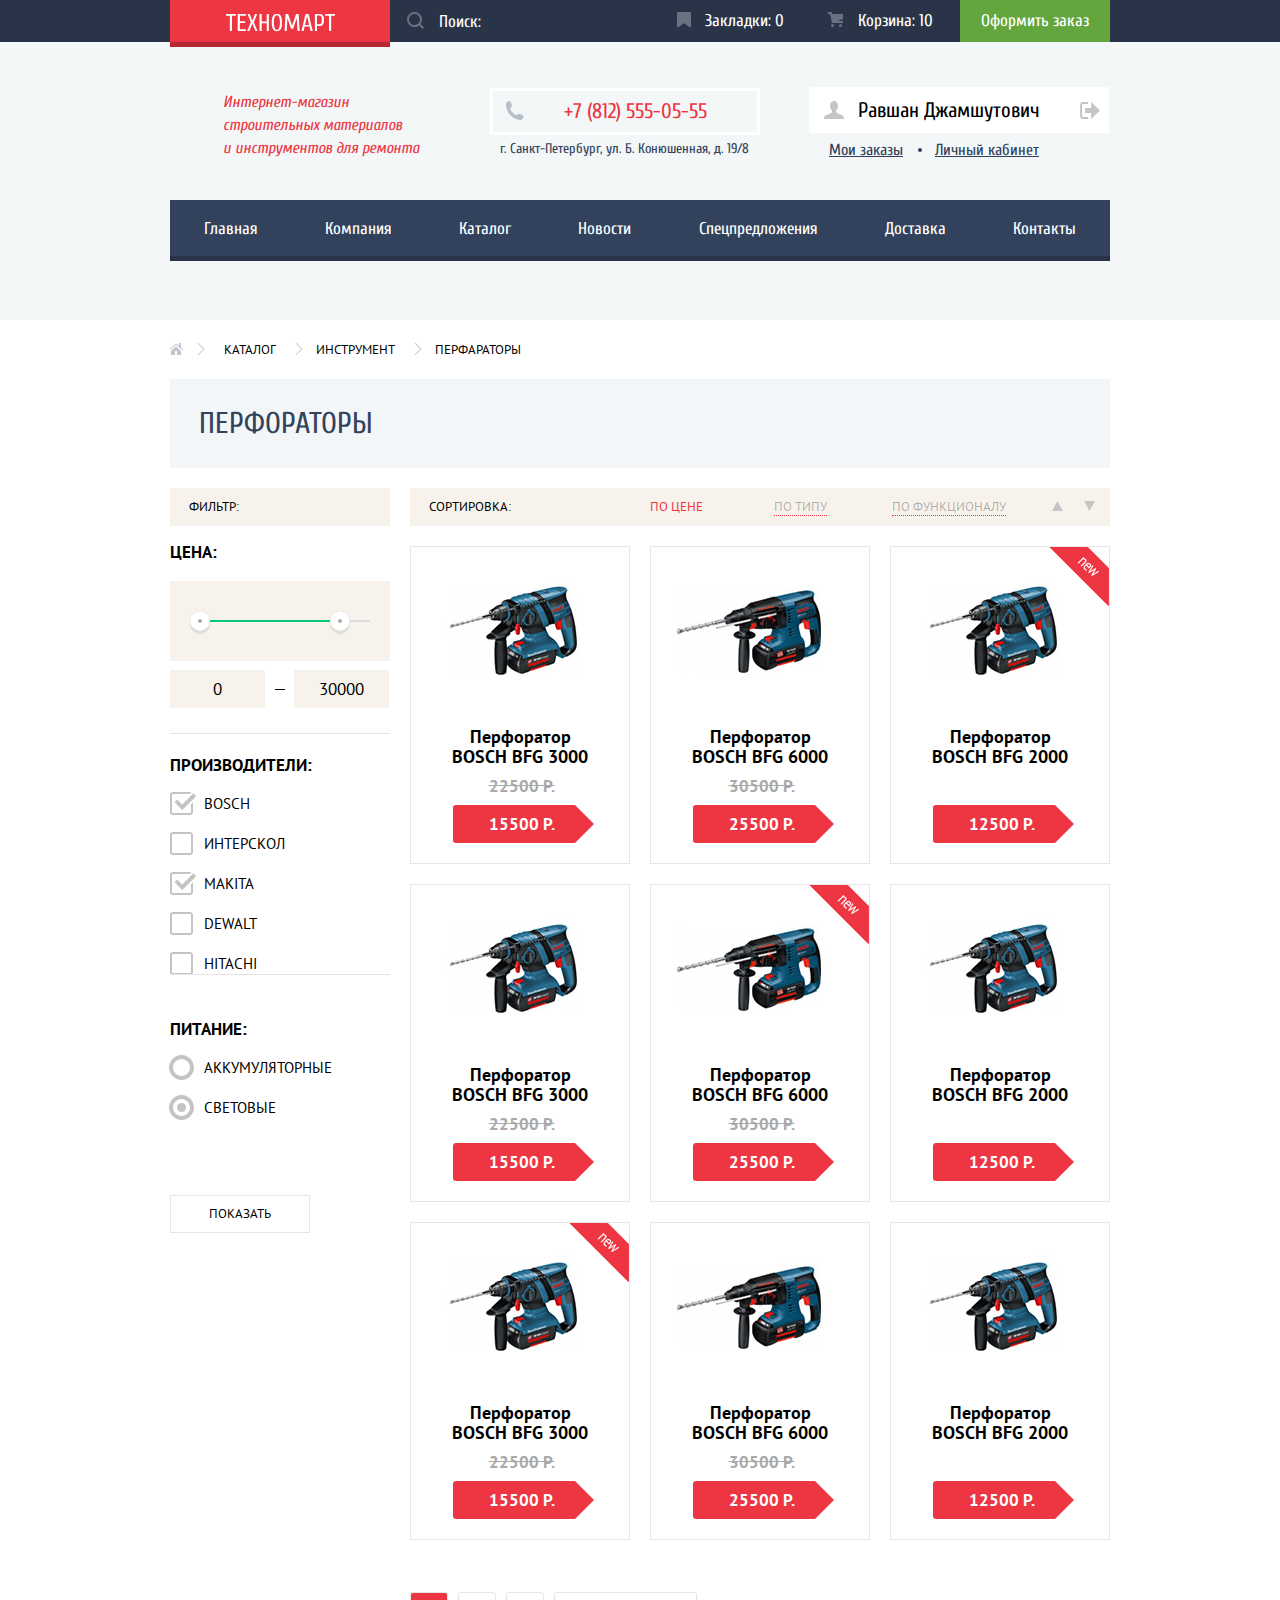
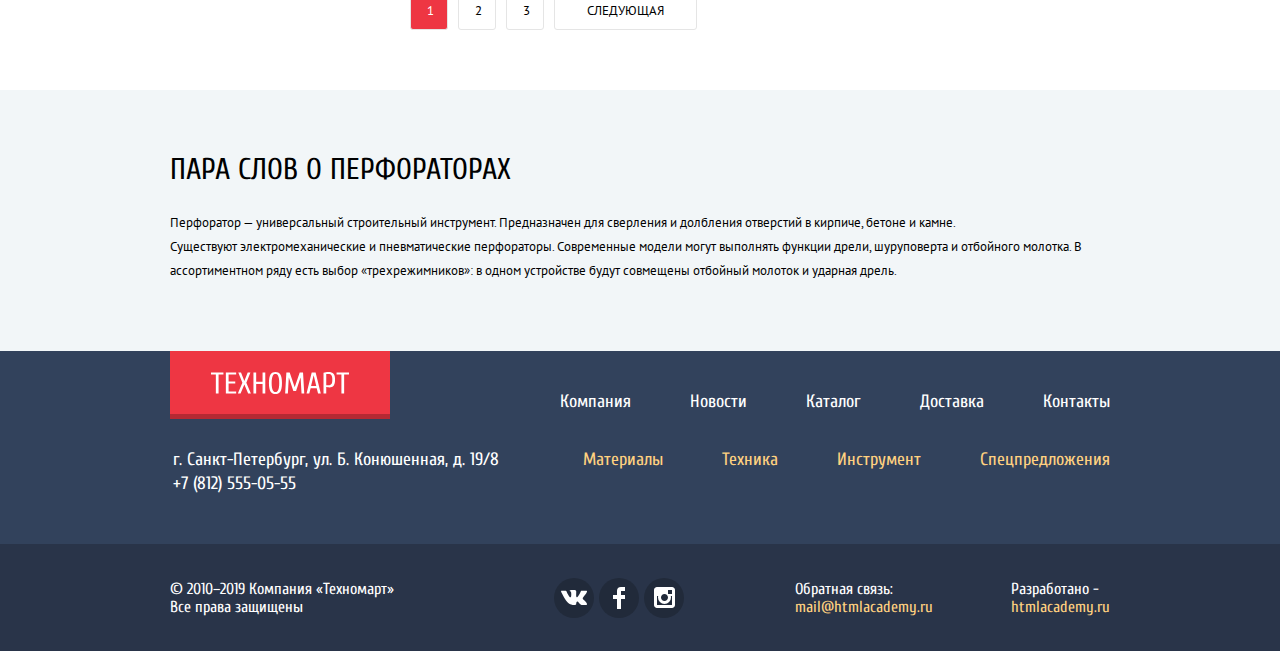
==== commit c5436d41: "Защита" ====
--- a/catalog.html
+++ b/catalog.html
@@ -4,7 +4,8 @@
     <meta charset="UTF-8">
     <meta name="viewport" content="width=device-width, initial-scale=1.0">
     <meta http-equiv="X-UA-Compatible" content="ie=edge">
-    <link href="https://fonts.googleapis.com/css?family=Cuprum:400,400i,700|PT+Sans:400,700&display=swap&subset=cyrillic" rel="stylesheet">
+    <link href="https://fonts.googleapis.com/css?family=Cuprum:400,400i,700&display=swap&subset=cyrillic" rel="stylesheet">
+    <link href="https://fonts.googleapis.com/css?family=PT+Sans:400,700&display=swap&subset=cyrillic" rel="stylesheet">
     <link rel="stylesheet" href="css/normalize.css">
     <link rel="stylesheet" href="css/style.css">
     <title>Каталог</title>
@@ -59,7 +60,7 @@
         </h1>
 
         <div class="header-info__contacts header-contacts">
-          <span class="header-contacts__phone">+7 (812) 555-05-55</span>
+          <a class="header-contacts__phone" href="tel:+78125550555">+7 (812) 555-05-55</a>
           <span class="header-contacts__address">г. Санкт-Петербург, ул. Б. Конюшенная, д. 19/8</span>
         </div>
         
@@ -494,5 +495,7 @@
     </div>
     <button class="add-popup__close" type="button">Закрыть</button>
   </section>
+
+  <script src="/js/script.js"></script>
 </body>
 </html>--- a/css/style.css
+++ b/css/style.css
@@ -229,12 +229,12 @@
     width: 150px;
     min-height: 42px;
     padding-top: 12px;
-    padding-right: 25px;
+    padding-right: 2px;
     padding-bottom: 12px;
 }
 
 .header-menu .header-menu__bookmarks {
-        padding-left: 44px;
+        padding-left: 20px;
 }
 
 .header-bookmarks::after {
@@ -274,8 +274,13 @@
     opacity: 1;
 }
 
+.header-bookmarks.active,
+.header-basket.active {
+    background-color: #ee3643;
+}
+
 .header-menu .header-menu__basket {
-    padding-left: 49px;
+    padding-left: 22px;
 }
 
 .header-search .header-search__field:hover,
@@ -294,6 +299,16 @@
 
     background-color: #161d29;
 }
+
+.header-bookmarks.active:hover,
+.header-basket.active:hover {
+    background: #ca2c37;
+} 
+
+.header-bookmarks.active:active,
+.header-basket.active:active {
+    background: #ba2732;
+} 
 
 .header-menu .header-menu__btn:hover {
     background-color: #5fbb2d;
@@ -794,14 +809,15 @@
     display: none;
     background-repeat: no-repeat;
     background-size: cover;
-    background-color: #000000;
 }
 
 .slider-item:first-child {
+    background-color: #93816f;
     background-image: url(../img/slide1.jpg);
 }
 
 .slider-item:nth-child(2) {
+    background-color: #6a594b;
     background-image: url(../img/slide2.jpg);
 }
 
@@ -812,6 +828,7 @@
 .slider-item.active {
     display: block;
 }
+
 
 .slider-item .slider-item__heading {
     font-size: 36px;
@@ -1196,8 +1213,9 @@
 .services {
     background-color: #f4f8fa;
 
+    min-height: 524px;
     padding-top: 65px;
-    padding-bottom: 98px;
+    padding-bottom: 80px;
 }
 
 .services .services__heading ,
@@ -1293,7 +1311,7 @@
 }
 
 .services-tab .services-tab__text {
-    max-width: 300px;
+    max-width: 400px;
     margin: 0;
     padding: 0;
     margin-bottom: 26px;
@@ -1343,14 +1361,14 @@
 
 .services-tab:nth-of-type(3)::before {
     content: "";
-    top: 3px;
-    left: 239px;
-
-    width: 389px;
+    top: 2px;
+    left: 166px;
+
+    width: 469px;
     height: 261px;
 
     position: absolute;
-    background-image: url(../img/guarantee.png);
+    background-image: url(../img/credit.png);
     background-position: 0 0;
     background-repeat: no-repeat;  
 }
@@ -1478,6 +1496,7 @@
 
 .company-contacts .company-contacts__map {
     margin-bottom: 38px;
+    cursor: pointer;
 }
 
 .company-contacts .company-contacts__text {
@@ -2399,6 +2418,8 @@
 
 /* ===== writeus-popup ===== */
 .writeus-popup {
+    display: none;
+
     position: fixed;
     top: 50%;
     left: 50%;
@@ -2445,17 +2466,16 @@
 
     width: 220px;
     height: 38px;
+    padding: 0 12px;
 }
 
 .writeus-popup .writeus-popup__input::placeholder,
-.writeus-popup .message {
+.writeus-popup .writeus-popup__input {
     font-family: 'PT sans', "Arial", sans-serif;
     font-size: 13px;
     line-height: 18px;
     font-weight: normal;
     color: #b4b4b4;
-    text-indent: 12px;
-    padding-top: 10px;
 }
 
 .writeus-popup .writeus-popup__item:first-child {
@@ -2477,6 +2497,15 @@
 
     width: 460px;
     height: 114px;
+    padding: 10px 12px;
+}
+
+.writeus-popup .writeus-popup__input:hover {
+    border-color: #b5b5b5;
+}
+
+.writeus-popup .writeus-popup__input:focus {
+    border-color: #ee3643;
 }
 
 .bottom-wrap {
@@ -2512,6 +2541,8 @@
 
 /* ===== map-popup ===== */
 .map-popup {
+    display: none;
+
     position: fixed;
     top: 50%;
     left: 50%;
@@ -2524,10 +2555,25 @@
     box-shadow: 0px 0px 14.72px 1.28px rgba(47, 42, 43, 0.5);
 }
 
+.map-popup iframe {
+    position: relative;
+    z-index: 2;
+
+    border: none;
+}
+
+.map-popup .map-popup__img {
+    position: absolute;
+    left: 0;
+    top: 0;
+    z-index: 1;
+}
+
 .map-popup .map-popup__close {
     position: absolute;
     top: 9px;
     right: 9px;
+    z-index: 3;
 
     font-size: 0;
 
@@ -2545,6 +2591,8 @@
 
 /* ===== add-popup ===== */
 .add-popup {
+    display: none;
+
     position: fixed;
     top: 162px;
     left: 50%;
@@ -2640,10 +2688,66 @@
     background-position: 0 0;
     background-repeat: no-repeat;
 }
-/* ===== /add-popup ===== */
-
-.writeus-popup,
-.map-popup,
-.add-popup {
-    display: none; 
-} +/* ===== /add-popup ===== */ 
+
+.writeus-show {
+    display: block;
+
+    animation: bounce 0.6s;
+}
+
+.writeus-error {
+    animation: shake 0.6s;
+}
+
+@keyframes bounce {
+    0% {
+      transform: translateY(-2000px);
+    }
+  
+    70% {
+      transform: translateY(30px);
+    }
+  
+    90% {
+      transform: translateY(-10px);
+    }
+  
+    100% {
+      transform: translateY(0);
+    }
+  }
+
+@keyframes shake {
+    0%,
+    100% {
+      transform: translateX(0);
+    }
+  
+    10%,
+    30%,
+    50%,
+    70%,
+    90% {
+      transform: translateX(-10px);
+    }
+  
+    20%,
+    40%,
+    60%,
+    80% {
+      transform: translateX(10px);
+    }
+  }
+
+.add-product-show {
+    display: block;
+
+    animation: bounce 0.6s;
+}
+
+.map-show {
+    display: block;
+
+    animation: bounce 0.6s;
+}